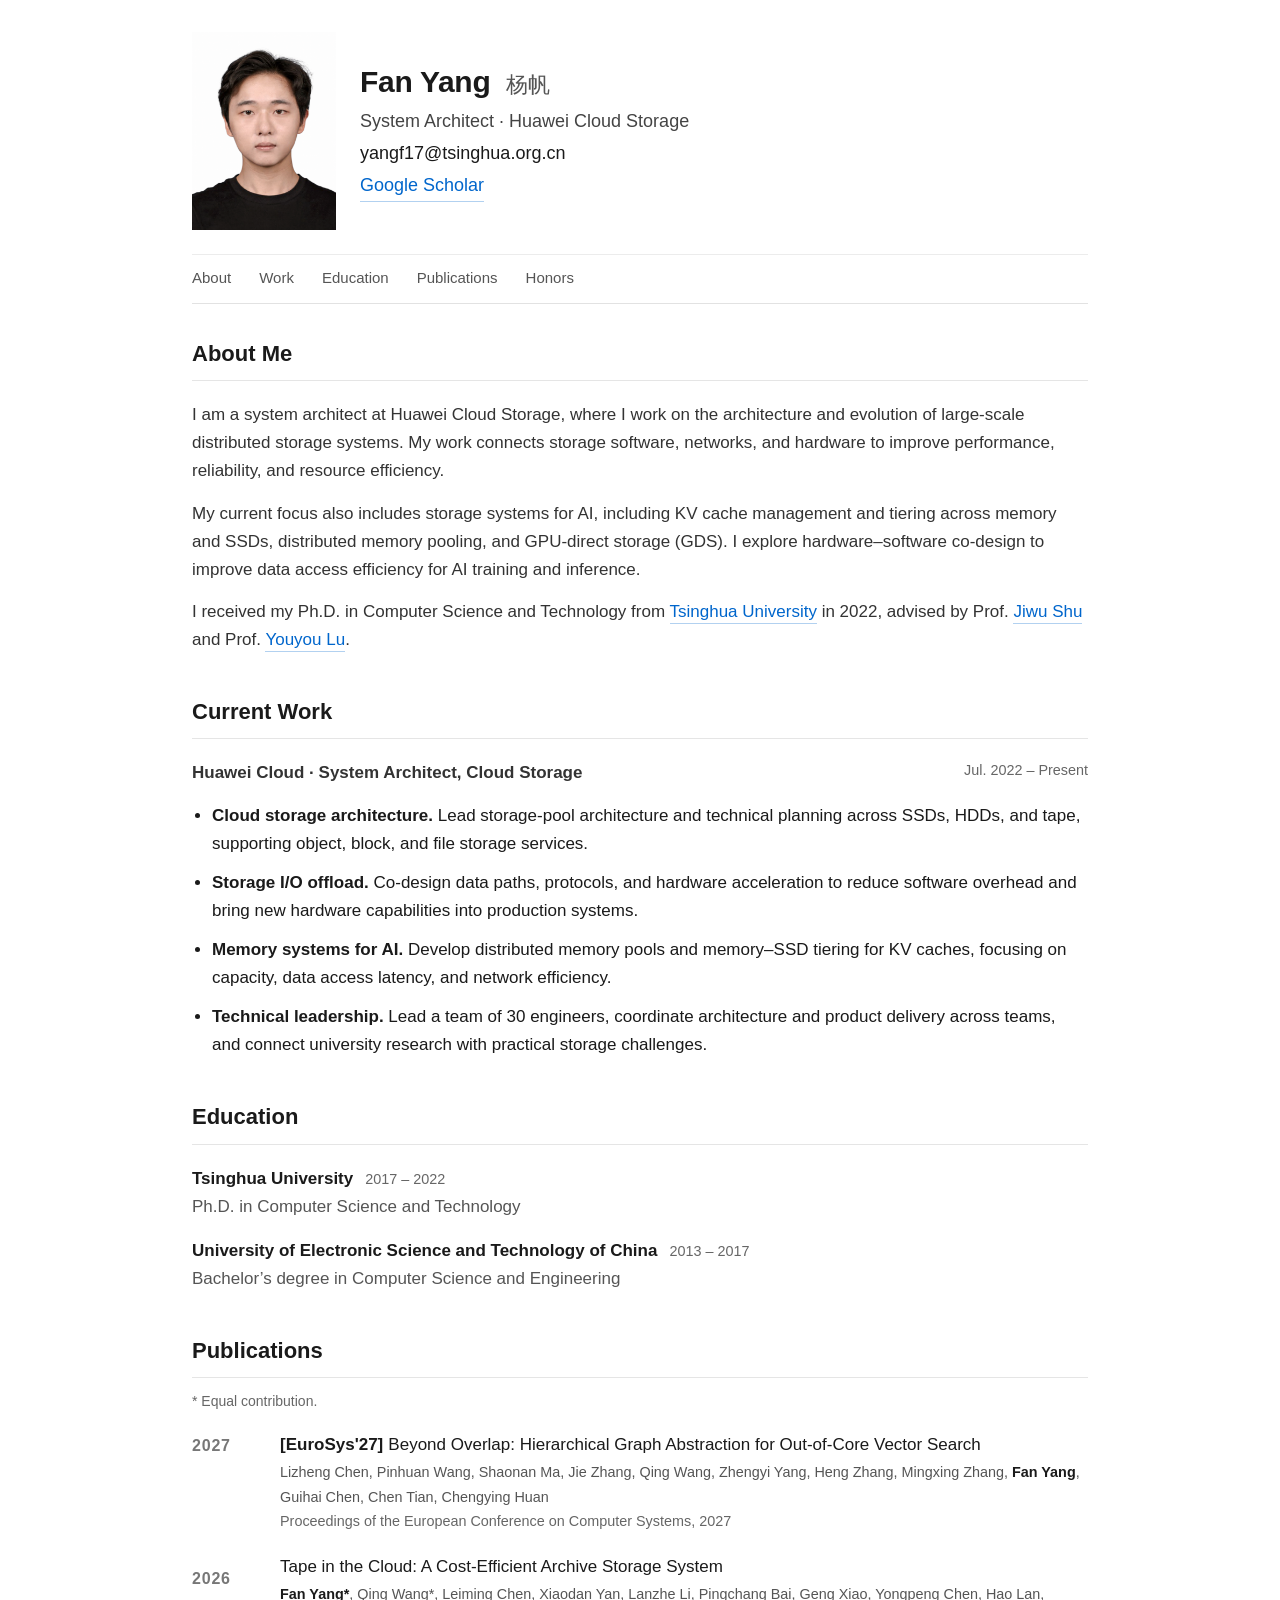
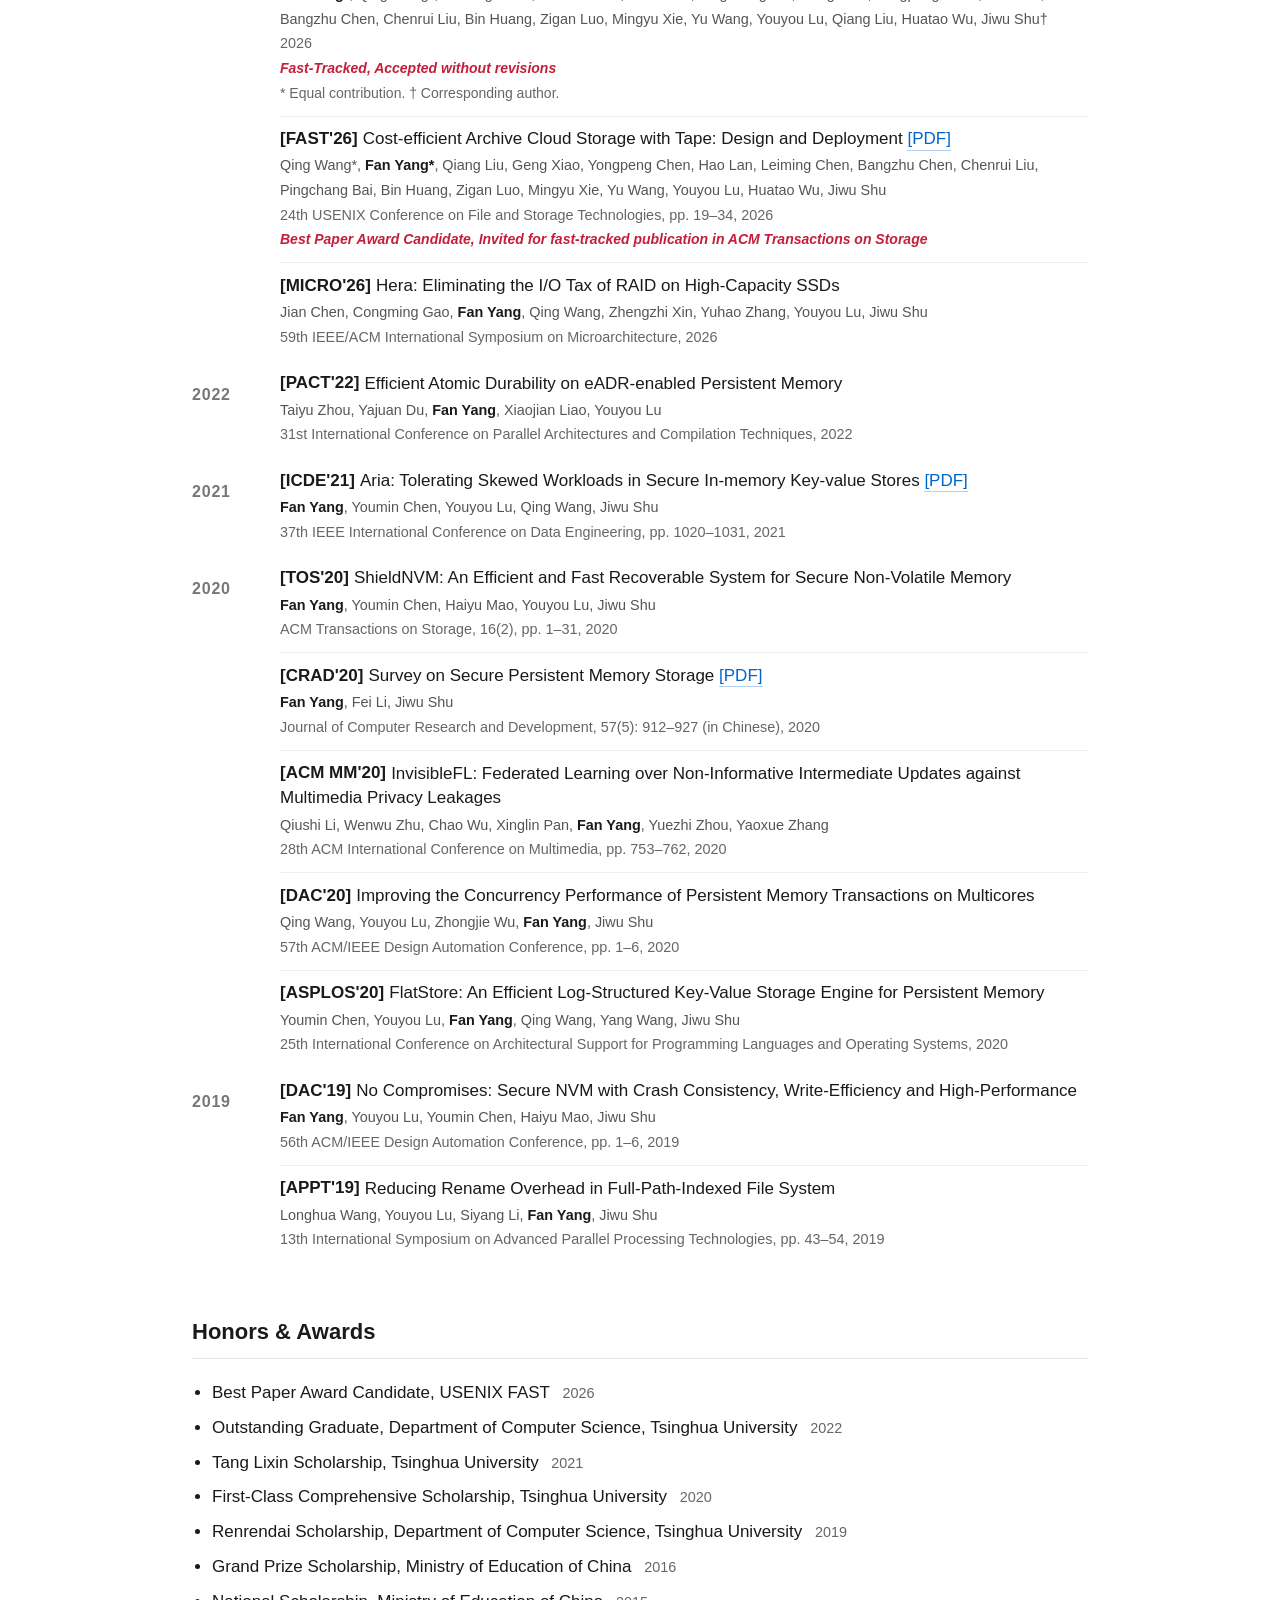
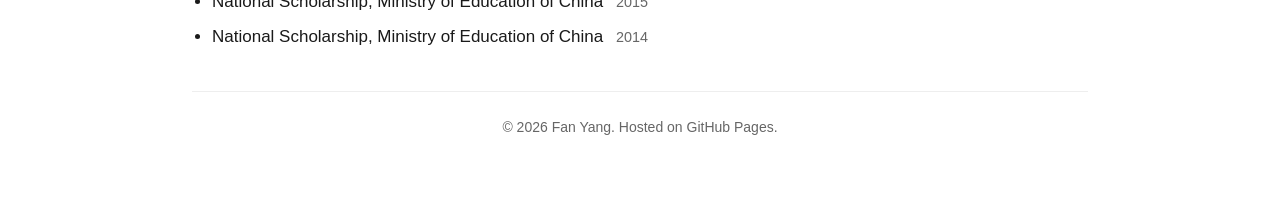
==== index.html @ e846abfa "x" ====
<!DOCTYPE html>
<html lang="en">
<head>
  <meta charset="UTF-8" />
  <meta name="viewport" content="width=device-width, initial-scale=1.0, viewport-fit=cover" />
  <meta name="theme-color" content="#ffffff" />
  <title>Fan Yang (杨帆) | yfrank1 | AI &amp; Cloud Storage</title>
  <meta name="description" content="Fan Yang is a system architect at Huawei Cloud and a Tsinghua Ph.D., working on distributed storage, storage I/O offload, and memory systems for AI." />
  <meta name="keywords" content="Fan Yang, 杨帆, Huawei Cloud, Tsinghua University, distributed storage, storage architecture, I/O offload, persistent memory, KV cache" />
  <meta name="author" content="Fan Yang" />
  <link rel="canonical" href="https://yfrank1.github.io/" />
  <meta property="og:type" content="website" />
  <meta property="og:url" content="https://yfrank1.github.io/" />
  <meta property="og:title" content="Fan Yang (杨帆) | yfrank1 | AI &amp; Cloud Storage" />
  <meta property="og:description" content="System architect at Huawei Cloud. Distributed storage, hardware–software co-design, and memory systems for AI." />
  <meta property="og:locale" content="en_US" />
  <meta name="twitter:card" content="summary" />
  <meta name="twitter:title" content="Fan Yang (杨帆) | yfrank1 | AI &amp; Cloud Storage" />
  <meta name="twitter:description" content="System architect at Huawei Cloud. Distributed storage, hardware–software co-design, and memory systems for AI." />
  <link rel="icon" href="assets/yf-white.png" type="image/png" />
  <link rel="stylesheet" href="style.css?v=compact-profile-3" />
  <script type="application/ld+json">
  {
    "@context": "https://schema.org",
    "@type": "Person",
    "name": "Fan Yang",
    "alternateName": "杨帆",
    "jobTitle": "System Architect, Cloud Storage",
    "worksFor": {
      "@type": "Organization",
      "name": "Huawei Cloud"
    },
    "alumniOf": [
      {"@type": "CollegeOrUniversity", "name": "Tsinghua University"},
      {"@type": "CollegeOrUniversity", "name": "University of Electronic Science and Technology of China"}
    ],
    "url": "https://yfrank1.github.io/",
    "email": "mailto:yangf17@tsinghua.org.cn",
    "sameAs": ["https://storage.cs.tsinghua.edu.cn/~yf/", "https://scholar.google.com/citations?user=eyyrEU0AAAAJ&hl=en"],
    "knowsAbout": ["distributed storage", "storage architecture", "storage I/O offload", "hardware–software co-design", "persistent memory", "KV cache", "memory pooling"]
  }
  </script>
</head>
<body>
  <a class="skip-link" href="#main">Skip to content</a>
  <div class="page-wrap">
    <header class="header-flex">
      <img src="assets/yf-white.png" alt="Fan Yang" class="profile-portrait" width="1071" height="1469" fetchpriority="high" />
      <div class="info">
        <h1>Fan Yang <span class="name-zh" lang="zh-CN">杨帆</span></h1>
        <p>System Architect · Huawei Cloud Storage</p>
        <p><a href="mailto:yangf17@tsinghua.org.cn" class="email-link">yangf17@tsinghua.org.cn</a></p>
        <p class="profile-links">
          <a href="https://scholar.google.com/citations?user=eyyrEU0AAAAJ&amp;hl=en" target="_blank" rel="noopener noreferrer" class="blue-tag">Google Scholar</a>
        </p>
      </div>
    </header>
    <nav class="section-nav" aria-label="Page sections">
      <a href="#about">About</a>
      <a href="#work">Work</a>
      <a href="#education">Education</a>
      <a href="#publications">Publications</a>
      <a href="#awards">Honors</a>
    </nav>
    <main id="main">
      <section id="about">
        <h2>About Me</h2>
        <p>I am a system architect at Huawei Cloud Storage,
          where I work on the architecture and evolution of large-scale distributed storage systems.
          My work connects storage software, networks, and hardware to improve performance, reliability, and resource efficiency.</p>
        <p>My current focus also includes storage systems for AI, including KV cache management and tiering across memory and SSDs,
          distributed memory pooling, and GPU-direct storage (GDS). I explore hardware–software co-design
          to improve data access efficiency for AI training and inference.</p>
        <p>I received my Ph.D. in Computer Science and Technology from <a href="https://www.tsinghua.edu.cn/en/" class="blue-tag">Tsinghua University</a>
          in 2022, advised by Prof. <a href="https://storage.cs.tsinghua.edu.cn/~jiwu-shu/" class="blue-tag">Jiwu Shu</a>
          and Prof. <a href="https://storage.cs.tsinghua.edu.cn/~lu/" class="blue-tag">Youyou Lu</a>.</p>
      </section>
      <section id="work">
        <h2>Current Work</h2>
        <p class="experience-heading"><strong>Huawei Cloud · System Architect, Cloud Storage</strong><span class="period">Jul. 2022 – Present</span></p>
        <ul class="work-list">
          <li><strong>Cloud storage architecture.</strong> Lead storage-pool architecture and technical planning across SSDs, HDDs, and tape,
            supporting object, block, and file storage services.</li>
          <li><strong>Storage I/O offload.</strong> Co-design data paths, protocols, and hardware acceleration to reduce software overhead
            and bring new hardware capabilities into production systems.</li>
          <li><strong>Memory systems for AI.</strong> Develop distributed memory pools and memory–SSD tiering for KV caches,
            focusing on capacity, data access latency, and network efficiency.</li>
          <li><strong>Technical leadership.</strong> Lead a team of 30 engineers, coordinate architecture and product delivery across teams,
            and connect university research with practical storage challenges.</li>
        </ul>
      </section>
      <section id="education">
        <h2>Education</h2>
        <ul class="education-list">
          <li><strong>Tsinghua University</strong><span class="period">2017 – 2022</span>
            <span class="education-detail">Ph.D. in Computer Science and Technology</span></li>
          <li><strong>University of Electronic Science and Technology of China</strong><span class="period">2013 – 2017</span>
            <span class="education-detail">Bachelor’s degree in Computer Science and Engineering</span></li>
        </ul>
      </section>
      <section id="publications">
        <h2>Publications</h2>
        <p class="publication-note">* Equal contribution.</p>
        <div id="paper-list" data-state="ready" data-count="13">
<h3>2027</h3>
<ul>
<li><span class="paper-heading"><strong class="paper-venue-tag">[EuroSys&#39;27]</strong><span class="paper-title">Beyond Overlap: Hierarchical Graph Abstraction for Out-of-Core Vector Search</span></span><span class="authors">Lizheng Chen, Pinhuan Wang, Shaonan Ma, Jie Zhang, Qing Wang, Zhengyi Yang, Heng Zhang, Mingxing Zhang, <strong class="highlight">Fan Yang</strong>, Guihai Chen, Chen Tian, Chengying Huan</span><br><span class="venue-full">Proceedings of the European Conference on Computer Systems, 2027</span></li>
</ul>
<h3>2026</h3>
<ul>
<li><span class="paper-heading"><span class="paper-title">Tape in the Cloud: A Cost-Efficient Archive Storage System</span></span><span class="authors"><strong class="highlight">Fan Yang*</strong>, Qing Wang*, Leiming Chen, Xiaodan Yan, Lanzhe Li, Pingchang Bai, Geng Xiao, Yongpeng Chen, Hao Lan, Bangzhu Chen, Chenrui Liu, Bin Huang, Zigan Luo, Mingyu Xie, Yu Wang, Youyou Lu, Qiang Liu, Huatao Wu, Jiwu Shu†</span><br><span class="venue-full">2026</span><br><strong class="award"><em>Fast-Tracked, Accepted without revisions</em></strong><br><span class="paper-note">* Equal contribution. † Corresponding author.</span></li>
<li><span class="paper-heading"><strong class="paper-venue-tag">[FAST&#39;26]</strong><a href="https://www.usenix.org/conference/fast26/presentation/wang" target="_blank" rel="noopener noreferrer" class="paper-title">Cost-efficient Archive Cloud Storage with Tape: Design and Deployment</a> <a href="https://www.usenix.org/system/files/fast26-wang.pdf" target="_blank" rel="noopener noreferrer" class="blue-tag">[PDF]</a></span><span class="authors">Qing Wang*, <strong class="highlight">Fan Yang*</strong>, Qiang Liu, Geng Xiao, Yongpeng Chen, Hao Lan, Leiming Chen, Bangzhu Chen, Chenrui Liu, Pingchang Bai, Bin Huang, Zigan Luo, Mingyu Xie, Yu Wang, Youyou Lu, Huatao Wu, Jiwu Shu</span><br><span class="venue-full">24th USENIX Conference on File and Storage Technologies, pp. 19–34, 2026</span><br><strong class="award"><em>Best Paper Award Candidate, Invited for fast-tracked publication in ACM Transactions on Storage</em></strong></li>
<li><span class="paper-heading"><strong class="paper-venue-tag">[MICRO&#39;26]</strong><span class="paper-title">Hera: Eliminating the I/O Tax of RAID on High-Capacity SSDs</span></span><span class="authors">Jian Chen, Congming Gao, <strong class="highlight">Fan Yang</strong>, Qing Wang, Zhengzhi Xin, Yuhao Zhang, Youyou Lu, Jiwu Shu</span><br><span class="venue-full">59th IEEE/ACM International Symposium on Microarchitecture, 2026</span></li>
</ul>
<h3>2022</h3>
<ul>
<li><span class="paper-heading"><strong class="paper-venue-tag">[PACT&#39;22]</strong><a href="https://doi.org/10.1145/3559009.3569676" target="_blank" rel="noopener noreferrer" class="paper-title">Efficient Atomic Durability on eADR-enabled Persistent Memory</a></span><span class="authors">Taiyu Zhou, Yajuan Du, <strong class="highlight">Fan Yang</strong>, Xiaojian Liao, Youyou Lu</span><br><span class="venue-full">31st International Conference on Parallel Architectures and Compilation Techniques, 2022</span></li>
</ul>
<h3>2021</h3>
<ul>
<li><span class="paper-heading"><strong class="paper-venue-tag">[ICDE&#39;21]</strong><a href="https://doi.org/10.1109/ICDE51399.2021.00093" target="_blank" rel="noopener noreferrer" class="paper-title">Aria: Tolerating Skewed Workloads in Secure In-memory Key-value Stores</a> <a href="https://storage.cs.tsinghua.edu.cn/papers/icde21-aria.pdf" target="_blank" rel="noopener noreferrer" class="blue-tag">[PDF]</a></span><span class="authors"><strong class="highlight">Fan Yang</strong>, Youmin Chen, Youyou Lu, Qing Wang, Jiwu Shu</span><br><span class="venue-full">37th IEEE International Conference on Data Engineering, pp. 1020–1031, 2021</span></li>
</ul>
<h3>2020</h3>
<ul>
<li><span class="paper-heading"><strong class="paper-venue-tag">[TOS&#39;20]</strong><a href="https://storage.cs.tsinghua.edu.cn/papers/tos20shieldnvm.pdf" target="_blank" rel="noopener noreferrer" class="paper-title">ShieldNVM: An Efficient and Fast Recoverable System for Secure Non-Volatile Memory</a></span><span class="authors"><strong class="highlight">Fan Yang</strong>, Youmin Chen, Haiyu Mao, Youyou Lu, Jiwu Shu</span><br><span class="venue-full">ACM Transactions on Storage, 16(2), pp. 1–31, 2020</span></li>
<li><span class="paper-heading"><strong class="paper-venue-tag">[CRAD&#39;20]</strong><a href="https://doi.org/10.7544/issn1000-1239.2020.20190820" target="_blank" rel="noopener noreferrer" class="paper-title">Survey on Secure Persistent Memory Storage</a> <a href="https://crad.ict.ac.cn/cn/article/pdf/preview/10.7544/issn1000-1239.2020.20190820.pdf" target="_blank" rel="noopener noreferrer" class="blue-tag">[PDF]</a></span><span class="authors"><strong class="highlight">Fan Yang</strong>, Fei Li, Jiwu Shu</span><br><span class="venue-full">Journal of Computer Research and Development, 57(5): 912–927 (in Chinese), 2020</span></li>
<li><span class="paper-heading"><strong class="paper-venue-tag">[ACM MM&#39;20]</strong><a href="https://doi.org/10.1145/3394171.3413923" target="_blank" rel="noopener noreferrer" class="paper-title">InvisibleFL: Federated Learning over Non-Informative Intermediate Updates against Multimedia Privacy Leakages</a></span><span class="authors">Qiushi Li, Wenwu Zhu, Chao Wu, Xinglin Pan, <strong class="highlight">Fan Yang</strong>, Yuezhi Zhou, Yaoxue Zhang</span><br><span class="venue-full">28th ACM International Conference on Multimedia, pp. 753–762, 2020</span></li>
<li><span class="paper-heading"><strong class="paper-venue-tag">[DAC&#39;20]</strong><a href="https://storage.cs.tsinghua.edu.cn/papers/dac20-sp3.pdf" target="_blank" rel="noopener noreferrer" class="paper-title">Improving the Concurrency Performance of Persistent Memory Transactions on Multicores</a></span><span class="authors">Qing Wang, Youyou Lu, Zhongjie Wu, <strong class="highlight">Fan Yang</strong>, Jiwu Shu</span><br><span class="venue-full">57th ACM/IEEE Design Automation Conference, pp. 1–6, 2020</span></li>
<li><span class="paper-heading"><strong class="paper-venue-tag">[ASPLOS&#39;20]</strong><a href="https://storage.cs.tsinghua.edu.cn/papers/asplos20-flatstore.pdf" target="_blank" rel="noopener noreferrer" class="paper-title">FlatStore: An Efficient Log-Structured Key-Value Storage Engine for Persistent Memory</a></span><span class="authors">Youmin Chen, Youyou Lu, <strong class="highlight">Fan Yang</strong>, Qing Wang, Yang Wang, Jiwu Shu</span><br><span class="venue-full">25th International Conference on Architectural Support for Programming Languages and Operating Systems, 2020</span></li>
</ul>
<h3>2019</h3>
<ul>
<li><span class="paper-heading"><strong class="paper-venue-tag">[DAC&#39;19]</strong><a href="https://storage.cs.tsinghua.edu.cn/papers/dac19-ccNVM.pdf" target="_blank" rel="noopener noreferrer" class="paper-title">No Compromises: Secure NVM with Crash Consistency, Write-Efficiency and High-Performance</a></span><span class="authors"><strong class="highlight">Fan Yang</strong>, Youyou Lu, Youmin Chen, Haiyu Mao, Jiwu Shu</span><br><span class="venue-full">56th ACM/IEEE Design Automation Conference, pp. 1–6, 2019</span></li>
<li><span class="paper-heading"><strong class="paper-venue-tag">[APPT&#39;19]</strong><a href="https://doi.org/10.1007/978-3-030-29611-7_4" target="_blank" rel="noopener noreferrer" class="paper-title">Reducing Rename Overhead in Full-Path-Indexed File System</a></span><span class="authors">Longhua Wang, Youyou Lu, Siyang Li, <strong class="highlight">Fan Yang</strong>, Jiwu Shu</span><br><span class="venue-full">13th International Symposium on Advanced Parallel Processing Technologies, pp. 43–54, 2019</span></li>
</ul>
</div>
      </section>
      <section id="awards">
        <h2>Honors &amp; Awards</h2>
        <ul>
          <li>Best Paper Award Candidate, USENIX FAST <span class="honor-year">2026</span></li>
          <li>Outstanding Graduate, Department of Computer Science, Tsinghua University <span class="honor-year">2022</span></li>
          <li>Tang Lixin Scholarship, Tsinghua University <span class="honor-year">2021</span></li>
          <li>First-Class Comprehensive Scholarship, Tsinghua University <span class="honor-year">2020</span></li>
          <li>Renrendai Scholarship, Department of Computer Science, Tsinghua University <span class="honor-year">2019</span></li>
          <li>Grand Prize Scholarship, Ministry of Education of China <span class="honor-year">2016</span></li>
          <li>National Scholarship, Ministry of Education of China <span class="honor-year">2015</span></li>
          <li>National Scholarship, Ministry of Education of China <span class="honor-year">2014</span></li>
        </ul>
      </section>
    </main>
    <footer><p>© 2026 Fan Yang. Hosted on GitHub Pages.</p></footer>
  </div>
</body>
</html>
---- style.css ----
/* ===== 基础与排版：极简现代 ===== */
*,
*::before,
*::after {
  box-sizing: border-box;
}

html {
  -webkit-text-size-adjust: 100%;
  scroll-behavior: smooth;
}

body {
  font-family: -apple-system, BlinkMacSystemFont, "Segoe UI", Roboto, "Helvetica Neue", Arial, sans-serif;
  margin: 0;
  padding: 0;
  line-height: 1.6;
  color: #1a1a1a;
  background: #fff;
  font-size: 16px;
}

@media (min-width: 768px) {
  body {
    font-size: 17px;
    line-height: 1.65;
  }
}

/* ===== 布局容器 ===== */
.page-wrap {
  max-width: 56rem;
  margin: 0 auto;
  padding: 0 1.25rem 3rem;
}

@media (min-width: 768px) {
  .page-wrap {
    padding: 0 2rem 4rem;
  }
}

/* ===== 页头 ===== */
.header-flex {
  display: flex;
  align-items: center;
  gap: 1.5rem;
  padding: 2rem 0 1.5rem;
  flex-wrap: wrap;
}

.header-flex .info {
  flex: 1;
  min-width: 0;
  line-height: 1.5;
}

.header-flex h1 {
  margin: 0 0 0.25rem 0;
  font-size: 1.625rem;
  font-weight: 600;
  letter-spacing: -0.01em;
}

@media (min-width: 768px) {
  .header-flex h1 {
    font-size: 1.875rem;
  }
}

.header-flex .info p {
  margin: 0 0 0.25rem 0;
  font-size: 1.0625rem;
  color: #444;
}

.header-flex .info p:last-child {
  margin-bottom: 0;
}

@media (min-width: 768px) {
  .header-flex .info p {
    font-size: 1.125rem;
  }
}

.profile-portrait {
  width: 112px;
  height: auto;
  max-height: none;
  aspect-ratio: auto;
  display: block;
  align-self: center;
  object-fit: contain;
  border-radius: 0;
  flex-shrink: 0;
}

@media (min-width: 768px) {
  .profile-portrait {
    width: 144px;
    height: auto;
  }
}

/* ===== 页内导航 ===== */
.section-nav {
  position: sticky;
  top: 0;
  z-index: 10;
  display: flex;
  flex-wrap: wrap;
  gap: 1.75rem;
  padding: 0.7rem 0;
  margin-bottom: 2rem;
  background: #fff;
  border-top: 1px solid #ececec;
  border-bottom: 1px solid #e2e2e2;
}

.section-nav a {
  color: #555;
  font-size: 0.9375rem;
  font-weight: 500;
  padding: 0;
}

.section-nav a:hover {
  color: #0066cc;
}

/* ===== 主内容区 ===== */
main {
  padding-top: 0;
}

section {
  margin-bottom: 2.5rem;
  scroll-margin-top: 4rem;
}

section:last-of-type {
  margin-bottom: 2rem;
}

/* ===== 标题 ===== */
h2 {
  margin: 0 0 1rem 0;
  padding-bottom: 0.5rem;
  font-size: 1.25rem;
  font-weight: 600;
  color: #1a1a1a;
  border-bottom: 1px solid #e5e5e5;
}

@media (min-width: 768px) {
  h2 {
    font-size: 1.375rem;
    margin: 0 0 1.25rem 0;
  }
}

h3 {
  margin: 1.1rem 0 0.35rem 0;
  font-size: 1.125rem;
  font-weight: 600;
  color: #1a1a1a;
}

@media (min-width: 768px) {
  h3 {
    font-size: 1.25rem;
  }
}

/* ===== 正文与列表 ===== */
p {
  margin: 0 0 0.85em 0;
  color: #333;
}

p:last-child {
  margin-bottom: 0;
}

ul {
  margin: 0 0 1em 0;
  padding-left: 1.25rem;
}

/* 段落后的列表：与列表项间距一致，避免“紧贴上文” */
p + ul {
  margin-top: 0.5em;
}

li {
  margin-bottom: 0.35em;
}

li:last-child {
  margin-bottom: 0;
}

/* Research：嵌套列表保持紧凑，但使用合理间距值 */
#research p + ul {
  margin-top: 0.3em;
}
#research p:has(+ ul) {
  margin-bottom: 0.35em;
}
#research ul + p {
  margin-top: 1em;
}
#research ul {
  margin-top: 0.3em;
  margin-bottom: 0.5em;
  padding-left: 1.2rem;
}
#research > ul > li {
  margin-bottom: 0.4em;
}
#research ul ul {
  margin-top: 0.2em;
  margin-bottom: 0;
  padding-left: 1rem;
}
#research li li {
  margin-bottom: 0.2em;
}
#research li li:last-child {
  margin-bottom: 0;
}

/* ===== 链接 ===== */
a {
  text-decoration: none;
  color: #1a1a1a;
  border-bottom: 1px solid transparent;
  transition: color 0.15s, border-color 0.15s;
  padding: 0.1em 0;
}

a:hover {
  color: #0066cc;
  border-bottom-color: #0066cc;
}

a:focus-visible {
  outline: 2px solid #0066cc;
  outline-offset: 2px;
}

.blue-tag {
  color: #0066cc;
  border-bottom-color: rgba(0, 102, 204, 0.3);
}

.blue-tag:hover {
  color: #004499;
  border-bottom-color: #004499;
}

.accent {
  color: #1f77b4;
}

/* ===== Services 区块 ===== */
#services .service-label {
  margin: 0 0 0.4em 0;
  font-size: 1rem;
  color: #333;
}

/* 第二个及之后的分组标签，加顶部间距与前组分开 */
#services .service-list + .service-label {
  margin-top: 1.25rem;
}

@media (min-width: 768px) {
  #services .service-label {
    font-size: 1.0625rem;
  }
}

#services .service-list {
  margin: 0 0 1.25rem 0;
  padding-left: 1.25rem;
}

#services .service-list li {
  margin-bottom: 0.4em;
  font-size: 1rem;
  color: #333;
}

@media (min-width: 768px) {
  #services .service-list li {
    font-size: 1.0625rem;
  }
}

#services .service-content {
  margin: 0 0 0 1.25rem;
  padding-left: 0;
  font-size: 1rem;
  color: #333;
}

@media (min-width: 768px) {
  #services .service-content {
    font-size: 1.0625rem;
  }
}

/* ===== 论文与奖项 ===== */
#paper-list {
  display: grid;
  grid-template-columns: 4rem minmax(0, 1fr);
  column-gap: 1.5rem;
}

#paper-list > ul {
  margin: 0 0 1.35rem;
  padding: 0;
  list-style: none;
}

.paper-heading {
  display: block;
  line-height: 1.45;
  margin-bottom: 0.12rem;
}

.paper-title {
  font-weight: 500;
}

.paper-venue-tag {
  font-weight: 650;
  margin-right: 0.3em;
}

.authors {
  display: inline;
  font-size: 0.9rem;
  color: #555;
  line-height: 1.45;
}

.venue-full {
  font-size: 0.9rem;
  color: #666;
  line-height: 1.45;
}

.award-inline {
  font-size: 0.875rem;
  color: #c41e3a;
  font-weight: 600;
  font-style: italic;
}

.award {
  font-size: 0.875rem;
  color: #c41e3a;
  font-weight: 600;
  font-style: italic;
}

.highlight {
  font-weight: 650;
  color: #1a1a1a;
}

/* 论文条目：与正文行高一致，上下 padding 对称 */
#paper-list li {
  margin: 0;
  line-height: 1.45;
  padding: 0.65rem 0;
  border-top: 1px solid #f0f0f0;
}

#paper-list li:first-child {
  border-top: none;
  padding-top: 0;
}

#paper-list li:last-child {
  margin-bottom: 0;
  padding-bottom: 0;
}

/* 年份分组标题 */
#paper-list h3 {
  margin: 0;
  padding-top: 0.65rem;
  font-size: 1rem;
  font-weight: 600;
  color: #777;
  letter-spacing: 0.05em;
  text-transform: uppercase;
}

#paper-list > h3:first-child {
  padding-top: 0;
}

#paper-list > h3:first-child + ul > li:first-child {
  padding-top: 0;
}

/* paper list 加载/错误状态 */
.paper-list-loading,
.paper-list-error {
  color: #888;
  font-style: italic;
}

/* ===== 页脚 ===== */
footer {
  margin-top: 2.5rem;
  padding-top: 1.5rem;
  text-align: center;
  font-size: 0.875rem;
  color: #666;
  border-top: 1px solid #eee;
}

footer p {
  margin: 0;
  color: #666;
}

/* ===== Awards 列表：与 Services 节奏一致 ===== */
#awards ul {
  margin-top: 0.25em;
  margin-bottom: 0;
}
#awards li {
  margin-bottom: 0.4em;
}
#awards li:last-child {
  margin-bottom: 0;
}

/* ===== 移动端：页头与触控优化 ===== */
@media (max-width: 567px) {
  .page-wrap {
    padding-left: 1rem;
    padding-right: 1rem;
  }

  .header-flex {
    flex-direction: column;
    align-items: center;
    text-align: center;
    gap: 1rem;
    padding: 1.25rem 0 1rem;
  }

  .header-flex .info {
    width: 100%;
  }

  .header-flex h1 {
    font-size: 1.5rem;
  }

  .header-flex .info p {
    font-size: 1rem;
  }

  .profile-portrait {
    width: 88px;
    height: auto;
  }

  .section-nav {
    justify-content: space-between;
    gap: 0.5rem;
    margin: 0 -0.15rem 1.75rem;
    padding: 0.65rem 0.15rem;
  }

  .section-nav a {
    font-size: 0.875rem;
  }

  section {
    margin-bottom: 2rem;
  }

  #paper-list {
    display: block;
  }

  #paper-list h3 {
    padding-top: 0;
    margin: 1.75rem 0 0.2rem;
  }

  #paper-list > h3:first-child {
    margin-top: 0;
  }

  #paper-list > ul {
    margin-bottom: 0;
  }

  #paper-list li {
    padding: 0.55rem 0;
  }
}

/* ===== 宽屏 ===== */
.skip-link {
  position: absolute;
  top: -5rem;
  left: 1rem;
  z-index: 20;
  padding: 0.75rem;
  background: #fff;
  color: #0066cc;
}
.skip-link:focus { top: 0.5rem; }
.name-zh { font-size: 0.72em; font-weight: 400; margin-left: 0.35em; color: #555; }
.profile-links { display: flex; gap: 1rem; flex-wrap: wrap; }
.email-link { overflow-wrap: anywhere; }
.experience-heading { display: flex; justify-content: space-between; gap: 0.4rem 1rem; flex-wrap: wrap; }
.period { color: #666; font-size: 0.9rem; white-space: nowrap; }
.work-list li { margin-bottom: 0.65em; }
.education-list { list-style: none; padding: 0; }
.education-list li { margin-bottom: 1rem; }
.education-list .period { display: inline-block; margin-left: 0.75rem; }
.education-detail { display: block; color: #555; }
.publication-note, .paper-note { font-size: 0.875rem; color: #666; }
.publication-note { margin-top: -0.5rem; margin-bottom: 1.25rem; }
.honor-year { display: inline-block; color: #666; font-size: 0.9rem; margin-left: 0.5rem; }
.paper-list-loading, .paper-list-error { grid-column: 1 / -1; }
@media (max-width: 567px) {
  .profile-links { justify-content: center; }
  .section-nav a { padding: 0.35rem 0; }
  .education-list .period { display: block; margin-left: 0; }
  section { scroll-margin-top: 7rem; }
}
@media (prefers-reduced-motion: reduce) {
  html { scroll-behavior: auto; }
  a { transition: none; }
}

@media (min-width: 1200px) {
  .page-wrap {
    max-width: 60rem;
  }
}
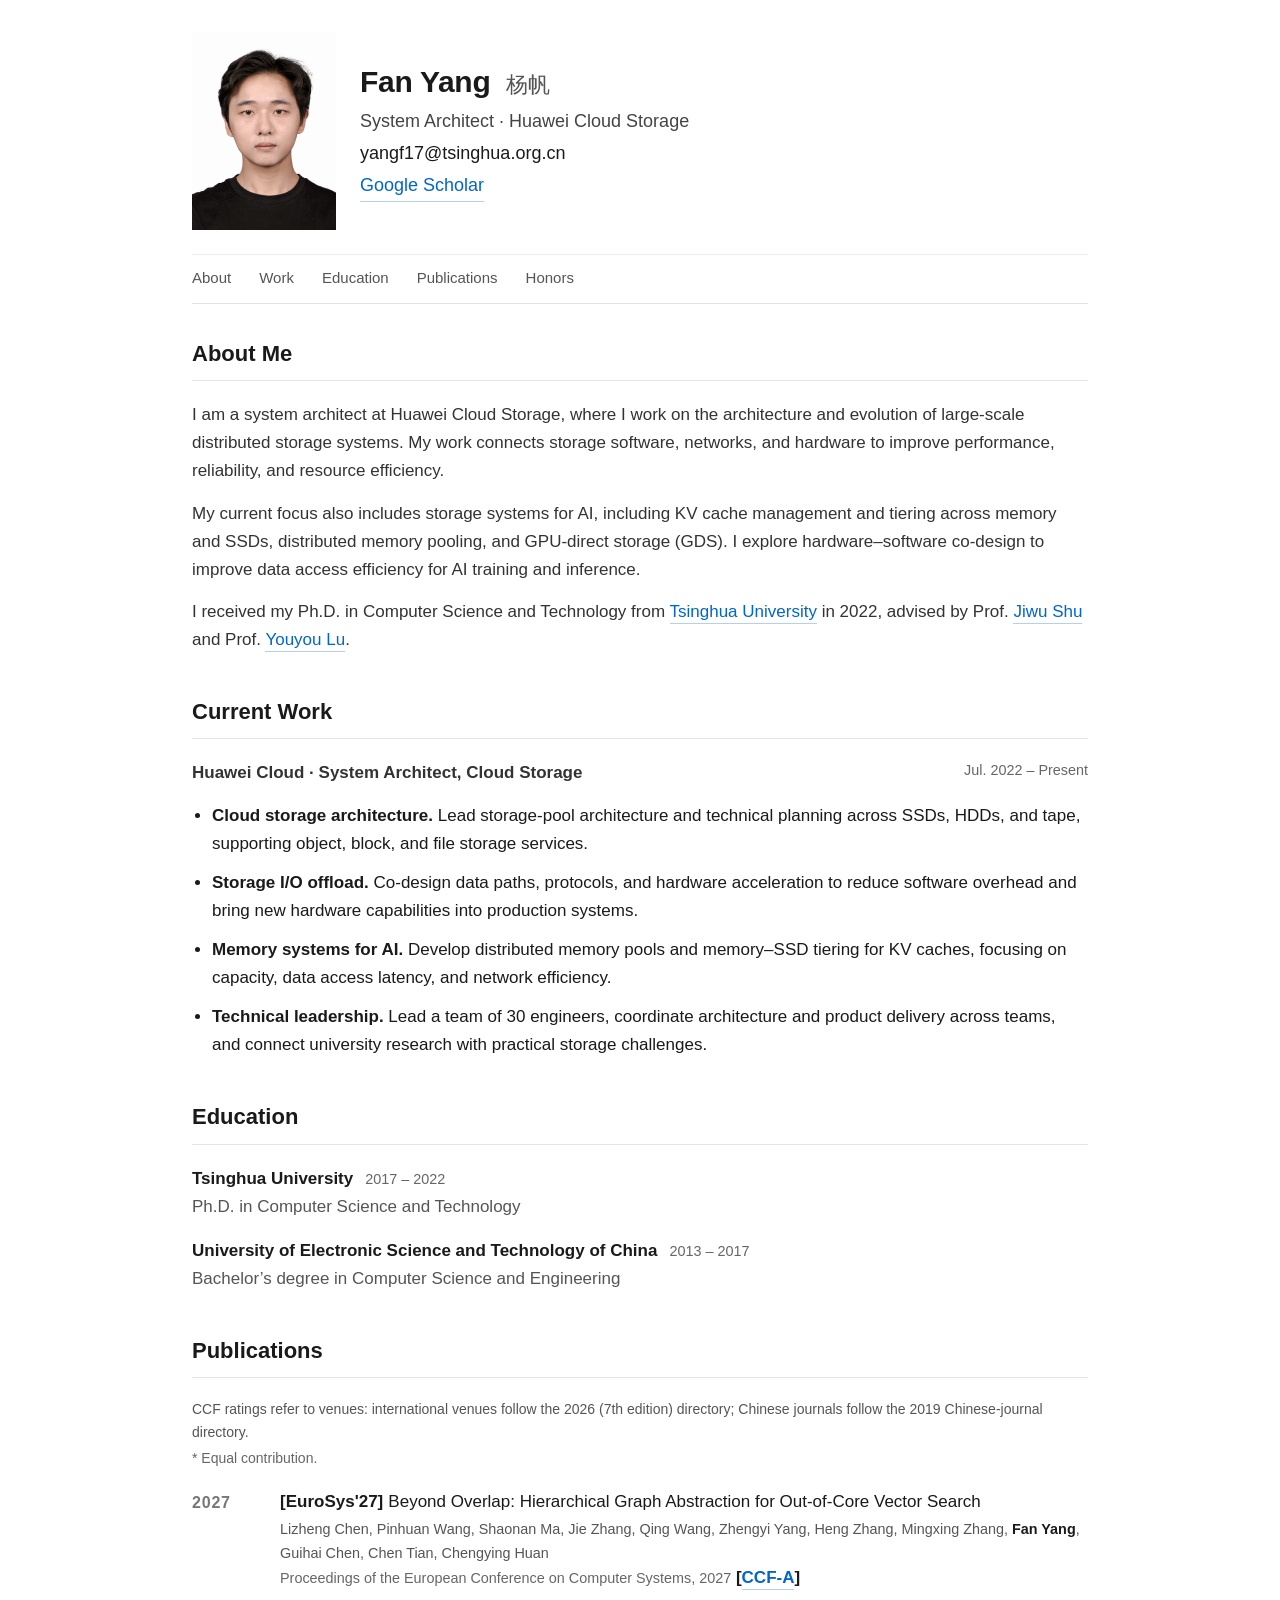
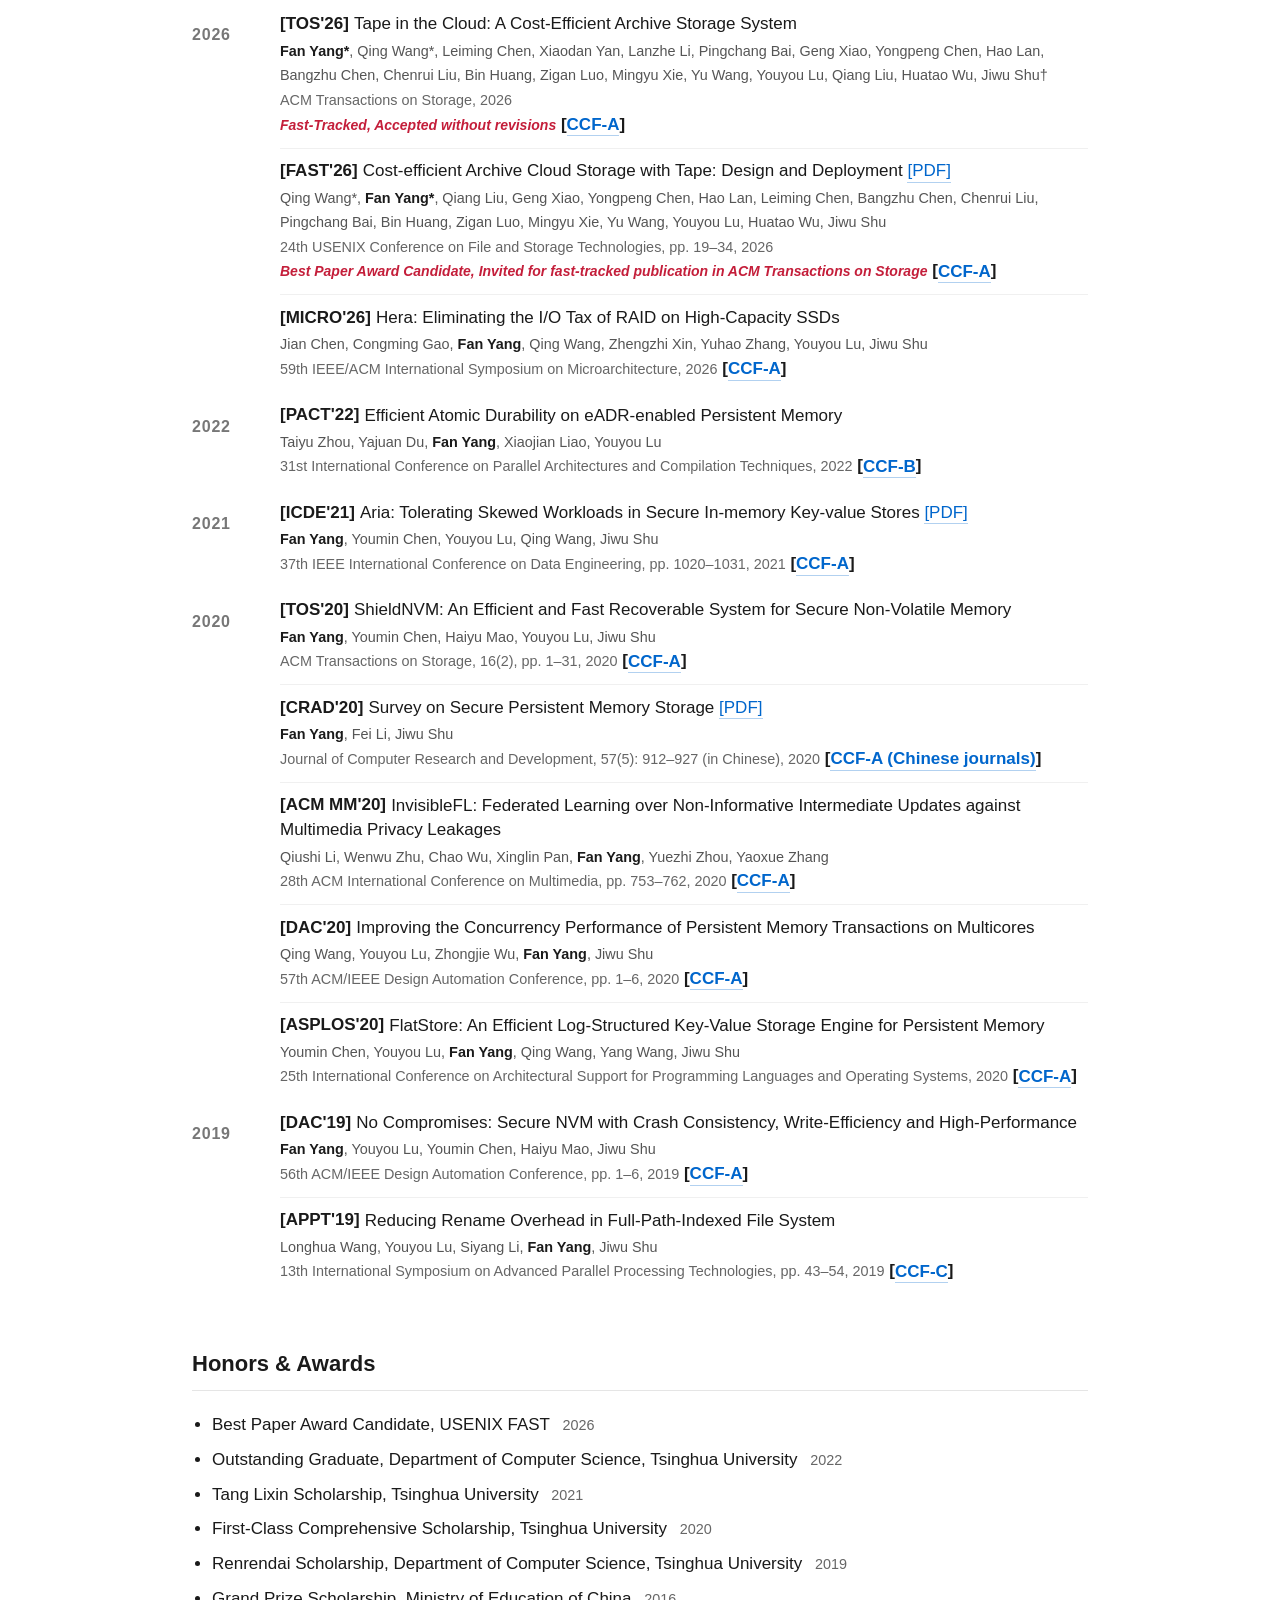
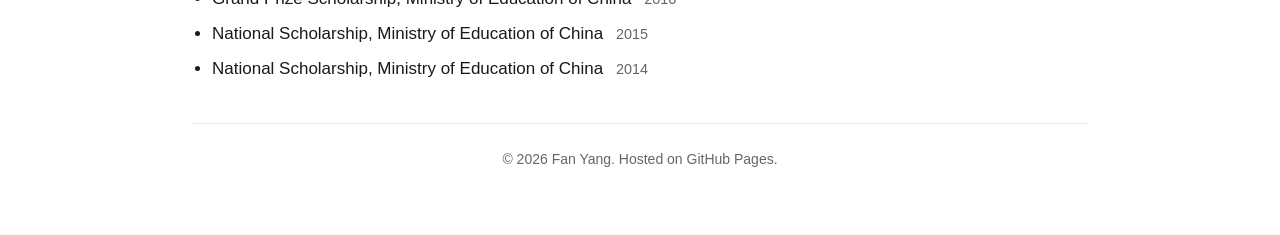
==== commit e4c35902: "x" ====
--- a/index.html
+++ b/index.html
@@ -100,38 +100,39 @@
       </section>
       <section id="publications">
         <h2>Publications</h2>
+        <p class="ccf-basis">CCF ratings refer to venues: international venues follow the 2026 (7th edition) directory; Chinese journals follow the 2019 Chinese-journal directory.</p>
         <p class="publication-note">* Equal contribution.</p>
         <div id="paper-list" data-state="ready" data-count="13">
 <h3>2027</h3>
 <ul>
-<li><span class="paper-heading"><strong class="paper-venue-tag">[EuroSys&#39;27]</strong><span class="paper-title">Beyond Overlap: Hierarchical Graph Abstraction for Out-of-Core Vector Search</span></span><span class="authors">Lizheng Chen, Pinhuan Wang, Shaonan Ma, Jie Zhang, Qing Wang, Zhengyi Yang, Heng Zhang, Mingxing Zhang, <strong class="highlight">Fan Yang</strong>, Guihai Chen, Chen Tian, Chengying Huan</span><br><span class="venue-full">Proceedings of the European Conference on Computer Systems, 2027</span></li>
+<li><span class="paper-heading"><strong class="paper-venue-tag">[EuroSys&#39;27]</strong><span class="paper-title">Beyond Overlap: Hierarchical Graph Abstraction for Out-of-Core Vector Search</span></span><span class="authors">Lizheng Chen, Pinhuan Wang, Shaonan Ma, Jie Zhang, Qing Wang, Zhengyi Yang, Heng Zhang, Mingxing Zhang, <strong class="highlight">Fan Yang</strong>, Guihai Chen, Chen Tian, Chengying Huan</span><br><span class="venue-full">Proceedings of the European Conference on Computer Systems, 2027</span> <span class="ccf-rating">[<a href="https://www.ccf.org.cn/Academic_Evaluation/By_category/" target="_blank" rel="noopener noreferrer" class="blue-tag">CCF-A</a>]</span></li>
 </ul>
 <h3>2026</h3>
 <ul>
-<li><span class="paper-heading"><span class="paper-title">Tape in the Cloud: A Cost-Efficient Archive Storage System</span></span><span class="authors"><strong class="highlight">Fan Yang*</strong>, Qing Wang*, Leiming Chen, Xiaodan Yan, Lanzhe Li, Pingchang Bai, Geng Xiao, Yongpeng Chen, Hao Lan, Bangzhu Chen, Chenrui Liu, Bin Huang, Zigan Luo, Mingyu Xie, Yu Wang, Youyou Lu, Qiang Liu, Huatao Wu, Jiwu Shu†</span><br><span class="venue-full">2026</span><br><strong class="award"><em>Fast-Tracked, Accepted without revisions</em></strong><br><span class="paper-note">* Equal contribution. † Corresponding author.</span></li>
-<li><span class="paper-heading"><strong class="paper-venue-tag">[FAST&#39;26]</strong><a href="https://www.usenix.org/conference/fast26/presentation/wang" target="_blank" rel="noopener noreferrer" class="paper-title">Cost-efficient Archive Cloud Storage with Tape: Design and Deployment</a> <a href="https://www.usenix.org/system/files/fast26-wang.pdf" target="_blank" rel="noopener noreferrer" class="blue-tag">[PDF]</a></span><span class="authors">Qing Wang*, <strong class="highlight">Fan Yang*</strong>, Qiang Liu, Geng Xiao, Yongpeng Chen, Hao Lan, Leiming Chen, Bangzhu Chen, Chenrui Liu, Pingchang Bai, Bin Huang, Zigan Luo, Mingyu Xie, Yu Wang, Youyou Lu, Huatao Wu, Jiwu Shu</span><br><span class="venue-full">24th USENIX Conference on File and Storage Technologies, pp. 19–34, 2026</span><br><strong class="award"><em>Best Paper Award Candidate, Invited for fast-tracked publication in ACM Transactions on Storage</em></strong></li>
-<li><span class="paper-heading"><strong class="paper-venue-tag">[MICRO&#39;26]</strong><span class="paper-title">Hera: Eliminating the I/O Tax of RAID on High-Capacity SSDs</span></span><span class="authors">Jian Chen, Congming Gao, <strong class="highlight">Fan Yang</strong>, Qing Wang, Zhengzhi Xin, Yuhao Zhang, Youyou Lu, Jiwu Shu</span><br><span class="venue-full">59th IEEE/ACM International Symposium on Microarchitecture, 2026</span></li>
+<li><span class="paper-heading"><strong class="paper-venue-tag">[TOS&#39;26]</strong><span class="paper-title">Tape in the Cloud: A Cost-Efficient Archive Storage System</span></span><span class="authors"><strong class="highlight">Fan Yang*</strong>, Qing Wang*, Leiming Chen, Xiaodan Yan, Lanzhe Li, Pingchang Bai, Geng Xiao, Yongpeng Chen, Hao Lan, Bangzhu Chen, Chenrui Liu, Bin Huang, Zigan Luo, Mingyu Xie, Yu Wang, Youyou Lu, Qiang Liu, Huatao Wu, Jiwu Shu†</span><br><span class="venue-full">ACM Transactions on Storage, 2026</span><br><strong class="award"><em>Fast-Tracked, Accepted without revisions</em></strong> <span class="ccf-rating">[<a href="https://www.ccf.org.cn/Academic_Evaluation/By_category/" target="_blank" rel="noopener noreferrer" class="blue-tag">CCF-A</a>]</span></li>
+<li><span class="paper-heading"><strong class="paper-venue-tag">[FAST&#39;26]</strong><a href="https://www.usenix.org/conference/fast26/presentation/wang" target="_blank" rel="noopener noreferrer" class="paper-title">Cost-efficient Archive Cloud Storage with Tape: Design and Deployment</a> <a href="https://www.usenix.org/system/files/fast26-wang.pdf" target="_blank" rel="noopener noreferrer" class="blue-tag">[PDF]</a></span><span class="authors">Qing Wang*, <strong class="highlight">Fan Yang*</strong>, Qiang Liu, Geng Xiao, Yongpeng Chen, Hao Lan, Leiming Chen, Bangzhu Chen, Chenrui Liu, Pingchang Bai, Bin Huang, Zigan Luo, Mingyu Xie, Yu Wang, Youyou Lu, Huatao Wu, Jiwu Shu</span><br><span class="venue-full">24th USENIX Conference on File and Storage Technologies, pp. 19–34, 2026</span><br><strong class="award"><em>Best Paper Award Candidate, Invited for fast-tracked publication in ACM Transactions on Storage</em></strong> <span class="ccf-rating">[<a href="https://www.ccf.org.cn/Academic_Evaluation/By_category/" target="_blank" rel="noopener noreferrer" class="blue-tag">CCF-A</a>]</span></li>
+<li><span class="paper-heading"><strong class="paper-venue-tag">[MICRO&#39;26]</strong><span class="paper-title">Hera: Eliminating the I/O Tax of RAID on High-Capacity SSDs</span></span><span class="authors">Jian Chen, Congming Gao, <strong class="highlight">Fan Yang</strong>, Qing Wang, Zhengzhi Xin, Yuhao Zhang, Youyou Lu, Jiwu Shu</span><br><span class="venue-full">59th IEEE/ACM International Symposium on Microarchitecture, 2026</span> <span class="ccf-rating">[<a href="https://www.ccf.org.cn/Academic_Evaluation/By_category/" target="_blank" rel="noopener noreferrer" class="blue-tag">CCF-A</a>]</span></li>
 </ul>
 <h3>2022</h3>
 <ul>
-<li><span class="paper-heading"><strong class="paper-venue-tag">[PACT&#39;22]</strong><a href="https://doi.org/10.1145/3559009.3569676" target="_blank" rel="noopener noreferrer" class="paper-title">Efficient Atomic Durability on eADR-enabled Persistent Memory</a></span><span class="authors">Taiyu Zhou, Yajuan Du, <strong class="highlight">Fan Yang</strong>, Xiaojian Liao, Youyou Lu</span><br><span class="venue-full">31st International Conference on Parallel Architectures and Compilation Techniques, 2022</span></li>
+<li><span class="paper-heading"><strong class="paper-venue-tag">[PACT&#39;22]</strong><a href="https://doi.org/10.1145/3559009.3569676" target="_blank" rel="noopener noreferrer" class="paper-title">Efficient Atomic Durability on eADR-enabled Persistent Memory</a></span><span class="authors">Taiyu Zhou, Yajuan Du, <strong class="highlight">Fan Yang</strong>, Xiaojian Liao, Youyou Lu</span><br><span class="venue-full">31st International Conference on Parallel Architectures and Compilation Techniques, 2022</span> <span class="ccf-rating">[<a href="https://www.ccf.org.cn/Academic_Evaluation/By_category/" target="_blank" rel="noopener noreferrer" class="blue-tag">CCF-B</a>]</span></li>
 </ul>
 <h3>2021</h3>
 <ul>
-<li><span class="paper-heading"><strong class="paper-venue-tag">[ICDE&#39;21]</strong><a href="https://doi.org/10.1109/ICDE51399.2021.00093" target="_blank" rel="noopener noreferrer" class="paper-title">Aria: Tolerating Skewed Workloads in Secure In-memory Key-value Stores</a> <a href="https://storage.cs.tsinghua.edu.cn/papers/icde21-aria.pdf" target="_blank" rel="noopener noreferrer" class="blue-tag">[PDF]</a></span><span class="authors"><strong class="highlight">Fan Yang</strong>, Youmin Chen, Youyou Lu, Qing Wang, Jiwu Shu</span><br><span class="venue-full">37th IEEE International Conference on Data Engineering, pp. 1020–1031, 2021</span></li>
+<li><span class="paper-heading"><strong class="paper-venue-tag">[ICDE&#39;21]</strong><a href="https://doi.org/10.1109/ICDE51399.2021.00093" target="_blank" rel="noopener noreferrer" class="paper-title">Aria: Tolerating Skewed Workloads in Secure In-memory Key-value Stores</a> <a href="https://storage.cs.tsinghua.edu.cn/papers/icde21-aria.pdf" target="_blank" rel="noopener noreferrer" class="blue-tag">[PDF]</a></span><span class="authors"><strong class="highlight">Fan Yang</strong>, Youmin Chen, Youyou Lu, Qing Wang, Jiwu Shu</span><br><span class="venue-full">37th IEEE International Conference on Data Engineering, pp. 1020–1031, 2021</span> <span class="ccf-rating">[<a href="https://www.ccf.org.cn/Academic_Evaluation/By_category/" target="_blank" rel="noopener noreferrer" class="blue-tag">CCF-A</a>]</span></li>
 </ul>
 <h3>2020</h3>
 <ul>
-<li><span class="paper-heading"><strong class="paper-venue-tag">[TOS&#39;20]</strong><a href="https://storage.cs.tsinghua.edu.cn/papers/tos20shieldnvm.pdf" target="_blank" rel="noopener noreferrer" class="paper-title">ShieldNVM: An Efficient and Fast Recoverable System for Secure Non-Volatile Memory</a></span><span class="authors"><strong class="highlight">Fan Yang</strong>, Youmin Chen, Haiyu Mao, Youyou Lu, Jiwu Shu</span><br><span class="venue-full">ACM Transactions on Storage, 16(2), pp. 1–31, 2020</span></li>
-<li><span class="paper-heading"><strong class="paper-venue-tag">[CRAD&#39;20]</strong><a href="https://doi.org/10.7544/issn1000-1239.2020.20190820" target="_blank" rel="noopener noreferrer" class="paper-title">Survey on Secure Persistent Memory Storage</a> <a href="https://crad.ict.ac.cn/cn/article/pdf/preview/10.7544/issn1000-1239.2020.20190820.pdf" target="_blank" rel="noopener noreferrer" class="blue-tag">[PDF]</a></span><span class="authors"><strong class="highlight">Fan Yang</strong>, Fei Li, Jiwu Shu</span><br><span class="venue-full">Journal of Computer Research and Development, 57(5): 912–927 (in Chinese), 2020</span></li>
-<li><span class="paper-heading"><strong class="paper-venue-tag">[ACM MM&#39;20]</strong><a href="https://doi.org/10.1145/3394171.3413923" target="_blank" rel="noopener noreferrer" class="paper-title">InvisibleFL: Federated Learning over Non-Informative Intermediate Updates against Multimedia Privacy Leakages</a></span><span class="authors">Qiushi Li, Wenwu Zhu, Chao Wu, Xinglin Pan, <strong class="highlight">Fan Yang</strong>, Yuezhi Zhou, Yaoxue Zhang</span><br><span class="venue-full">28th ACM International Conference on Multimedia, pp. 753–762, 2020</span></li>
-<li><span class="paper-heading"><strong class="paper-venue-tag">[DAC&#39;20]</strong><a href="https://storage.cs.tsinghua.edu.cn/papers/dac20-sp3.pdf" target="_blank" rel="noopener noreferrer" class="paper-title">Improving the Concurrency Performance of Persistent Memory Transactions on Multicores</a></span><span class="authors">Qing Wang, Youyou Lu, Zhongjie Wu, <strong class="highlight">Fan Yang</strong>, Jiwu Shu</span><br><span class="venue-full">57th ACM/IEEE Design Automation Conference, pp. 1–6, 2020</span></li>
-<li><span class="paper-heading"><strong class="paper-venue-tag">[ASPLOS&#39;20]</strong><a href="https://storage.cs.tsinghua.edu.cn/papers/asplos20-flatstore.pdf" target="_blank" rel="noopener noreferrer" class="paper-title">FlatStore: An Efficient Log-Structured Key-Value Storage Engine for Persistent Memory</a></span><span class="authors">Youmin Chen, Youyou Lu, <strong class="highlight">Fan Yang</strong>, Qing Wang, Yang Wang, Jiwu Shu</span><br><span class="venue-full">25th International Conference on Architectural Support for Programming Languages and Operating Systems, 2020</span></li>
+<li><span class="paper-heading"><strong class="paper-venue-tag">[TOS&#39;20]</strong><a href="https://storage.cs.tsinghua.edu.cn/papers/tos20shieldnvm.pdf" target="_blank" rel="noopener noreferrer" class="paper-title">ShieldNVM: An Efficient and Fast Recoverable System for Secure Non-Volatile Memory</a></span><span class="authors"><strong class="highlight">Fan Yang</strong>, Youmin Chen, Haiyu Mao, Youyou Lu, Jiwu Shu</span><br><span class="venue-full">ACM Transactions on Storage, 16(2), pp. 1–31, 2020</span> <span class="ccf-rating">[<a href="https://www.ccf.org.cn/Academic_Evaluation/By_category/" target="_blank" rel="noopener noreferrer" class="blue-tag">CCF-A</a>]</span></li>
+<li><span class="paper-heading"><strong class="paper-venue-tag">[CRAD&#39;20]</strong><a href="https://doi.org/10.7544/issn1000-1239.2020.20190820" target="_blank" rel="noopener noreferrer" class="paper-title">Survey on Secure Persistent Memory Storage</a> <a href="https://crad.ict.ac.cn/cn/article/pdf/preview/10.7544/issn1000-1239.2020.20190820.pdf" target="_blank" rel="noopener noreferrer" class="blue-tag">[PDF]</a></span><span class="authors"><strong class="highlight">Fan Yang</strong>, Fei Li, Jiwu Shu</span><br><span class="venue-full">Journal of Computer Research and Development, 57(5): 912–927 (in Chinese), 2020</span> <span class="ccf-rating">[<a href="https://www.ict.ac.cn/xscbw/jsjyjyfz/" target="_blank" rel="noopener noreferrer" class="blue-tag">CCF-A (Chinese journals)</a>]</span></li>
+<li><span class="paper-heading"><strong class="paper-venue-tag">[ACM MM&#39;20]</strong><a href="https://doi.org/10.1145/3394171.3413923" target="_blank" rel="noopener noreferrer" class="paper-title">InvisibleFL: Federated Learning over Non-Informative Intermediate Updates against Multimedia Privacy Leakages</a></span><span class="authors">Qiushi Li, Wenwu Zhu, Chao Wu, Xinglin Pan, <strong class="highlight">Fan Yang</strong>, Yuezhi Zhou, Yaoxue Zhang</span><br><span class="venue-full">28th ACM International Conference on Multimedia, pp. 753–762, 2020</span> <span class="ccf-rating">[<a href="https://www.ccf.org.cn/Academic_Evaluation/By_category/" target="_blank" rel="noopener noreferrer" class="blue-tag">CCF-A</a>]</span></li>
+<li><span class="paper-heading"><strong class="paper-venue-tag">[DAC&#39;20]</strong><a href="https://storage.cs.tsinghua.edu.cn/papers/dac20-sp3.pdf" target="_blank" rel="noopener noreferrer" class="paper-title">Improving the Concurrency Performance of Persistent Memory Transactions on Multicores</a></span><span class="authors">Qing Wang, Youyou Lu, Zhongjie Wu, <strong class="highlight">Fan Yang</strong>, Jiwu Shu</span><br><span class="venue-full">57th ACM/IEEE Design Automation Conference, pp. 1–6, 2020</span> <span class="ccf-rating">[<a href="https://www.ccf.org.cn/Academic_Evaluation/By_category/" target="_blank" rel="noopener noreferrer" class="blue-tag">CCF-A</a>]</span></li>
+<li><span class="paper-heading"><strong class="paper-venue-tag">[ASPLOS&#39;20]</strong><a href="https://storage.cs.tsinghua.edu.cn/papers/asplos20-flatstore.pdf" target="_blank" rel="noopener noreferrer" class="paper-title">FlatStore: An Efficient Log-Structured Key-Value Storage Engine for Persistent Memory</a></span><span class="authors">Youmin Chen, Youyou Lu, <strong class="highlight">Fan Yang</strong>, Qing Wang, Yang Wang, Jiwu Shu</span><br><span class="venue-full">25th International Conference on Architectural Support for Programming Languages and Operating Systems, 2020</span> <span class="ccf-rating">[<a href="https://www.ccf.org.cn/Academic_Evaluation/By_category/" target="_blank" rel="noopener noreferrer" class="blue-tag">CCF-A</a>]</span></li>
 </ul>
 <h3>2019</h3>
 <ul>
-<li><span class="paper-heading"><strong class="paper-venue-tag">[DAC&#39;19]</strong><a href="https://storage.cs.tsinghua.edu.cn/papers/dac19-ccNVM.pdf" target="_blank" rel="noopener noreferrer" class="paper-title">No Compromises: Secure NVM with Crash Consistency, Write-Efficiency and High-Performance</a></span><span class="authors"><strong class="highlight">Fan Yang</strong>, Youyou Lu, Youmin Chen, Haiyu Mao, Jiwu Shu</span><br><span class="venue-full">56th ACM/IEEE Design Automation Conference, pp. 1–6, 2019</span></li>
-<li><span class="paper-heading"><strong class="paper-venue-tag">[APPT&#39;19]</strong><a href="https://doi.org/10.1007/978-3-030-29611-7_4" target="_blank" rel="noopener noreferrer" class="paper-title">Reducing Rename Overhead in Full-Path-Indexed File System</a></span><span class="authors">Longhua Wang, Youyou Lu, Siyang Li, <strong class="highlight">Fan Yang</strong>, Jiwu Shu</span><br><span class="venue-full">13th International Symposium on Advanced Parallel Processing Technologies, pp. 43–54, 2019</span></li>
+<li><span class="paper-heading"><strong class="paper-venue-tag">[DAC&#39;19]</strong><a href="https://storage.cs.tsinghua.edu.cn/papers/dac19-ccNVM.pdf" target="_blank" rel="noopener noreferrer" class="paper-title">No Compromises: Secure NVM with Crash Consistency, Write-Efficiency and High-Performance</a></span><span class="authors"><strong class="highlight">Fan Yang</strong>, Youyou Lu, Youmin Chen, Haiyu Mao, Jiwu Shu</span><br><span class="venue-full">56th ACM/IEEE Design Automation Conference, pp. 1–6, 2019</span> <span class="ccf-rating">[<a href="https://www.ccf.org.cn/Academic_Evaluation/By_category/" target="_blank" rel="noopener noreferrer" class="blue-tag">CCF-A</a>]</span></li>
+<li><span class="paper-heading"><strong class="paper-venue-tag">[APPT&#39;19]</strong><a href="https://doi.org/10.1007/978-3-030-29611-7_4" target="_blank" rel="noopener noreferrer" class="paper-title">Reducing Rename Overhead in Full-Path-Indexed File System</a></span><span class="authors">Longhua Wang, Youyou Lu, Siyang Li, <strong class="highlight">Fan Yang</strong>, Jiwu Shu</span><br><span class="venue-full">13th International Symposium on Advanced Parallel Processing Technologies, pp. 43–54, 2019</span> <span class="ccf-rating">[<a href="https://www.ccf.org.cn/Academic_Evaluation/By_category/" target="_blank" rel="noopener noreferrer" class="blue-tag">CCF-C</a>]</span></li>
 </ul>
 </div>
       </section>
--- a/style.css
+++ b/style.css
@@ -553,3 +553,6 @@
     max-width: 60rem;
   }
 }
+
+.ccf-rating { font-weight: 600; }
+.ccf-basis { font-size: 0.875rem; color: #555; line-height: 1.6; }
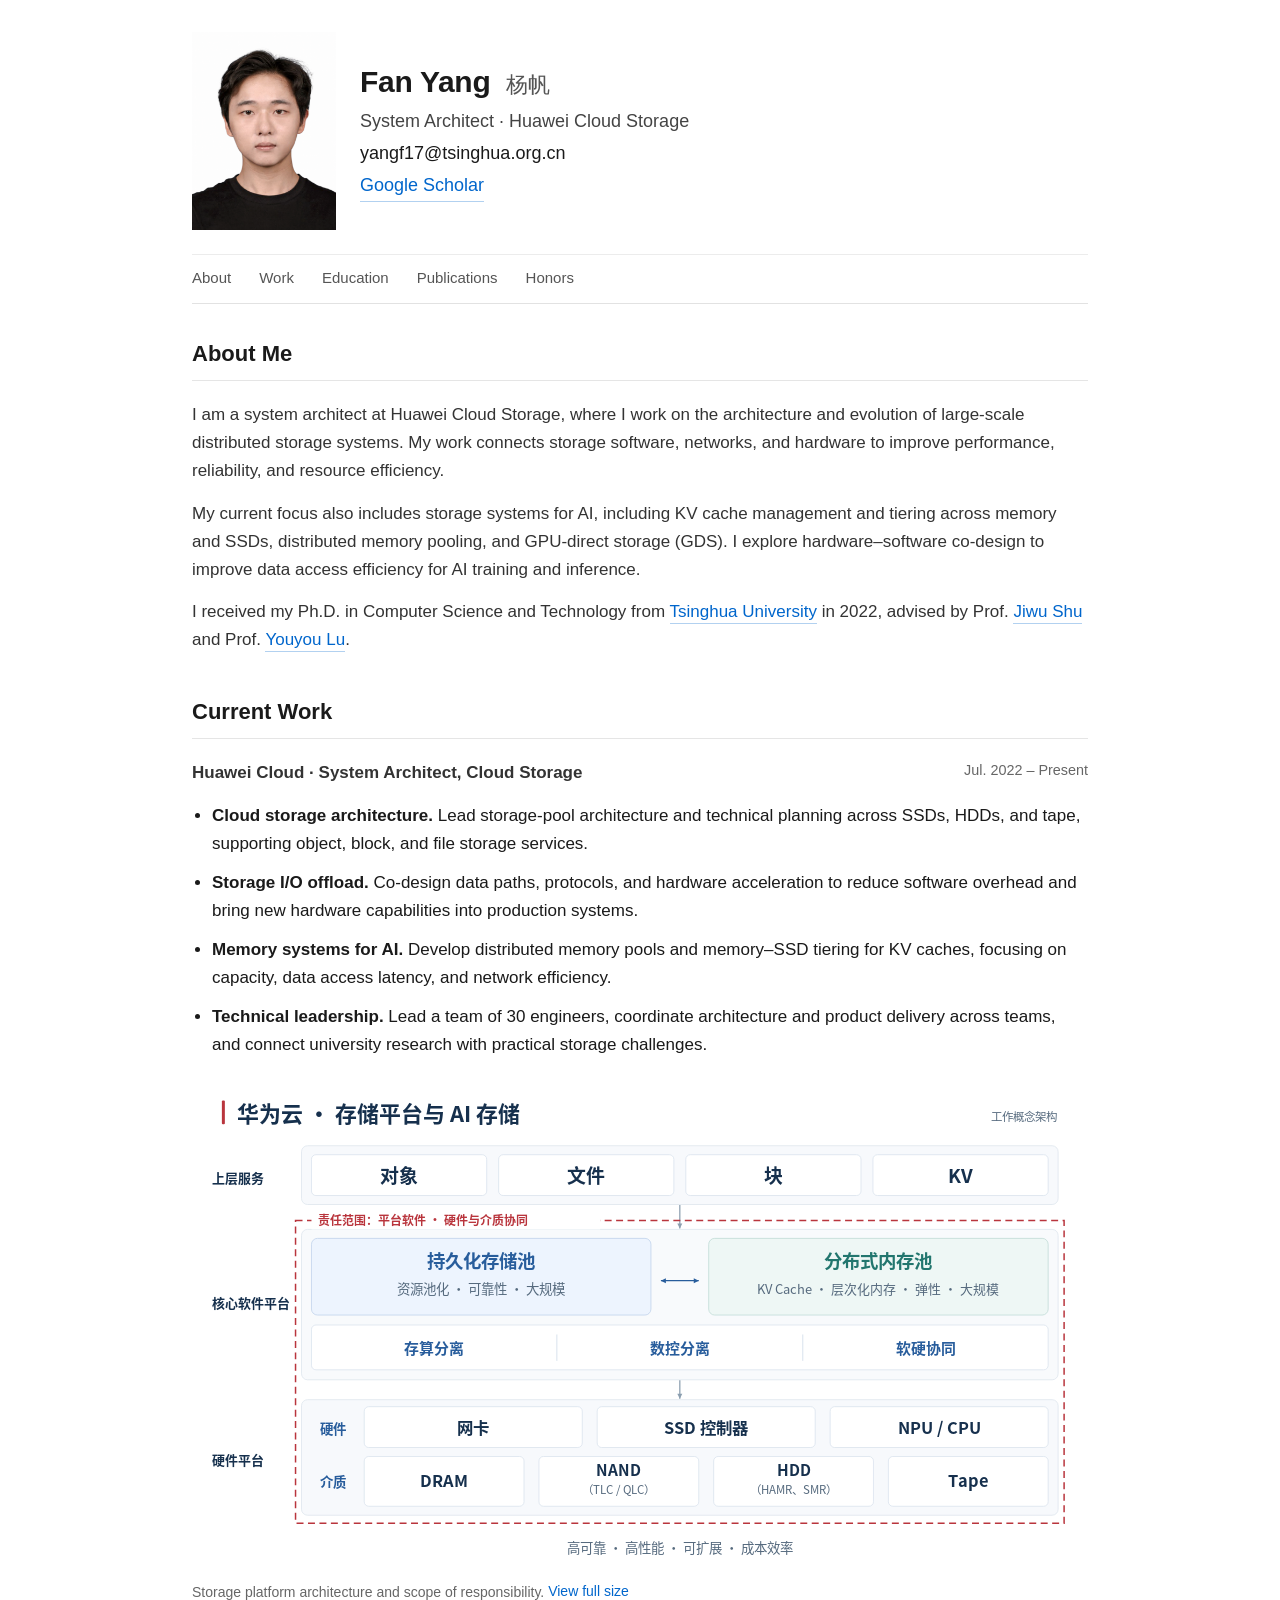
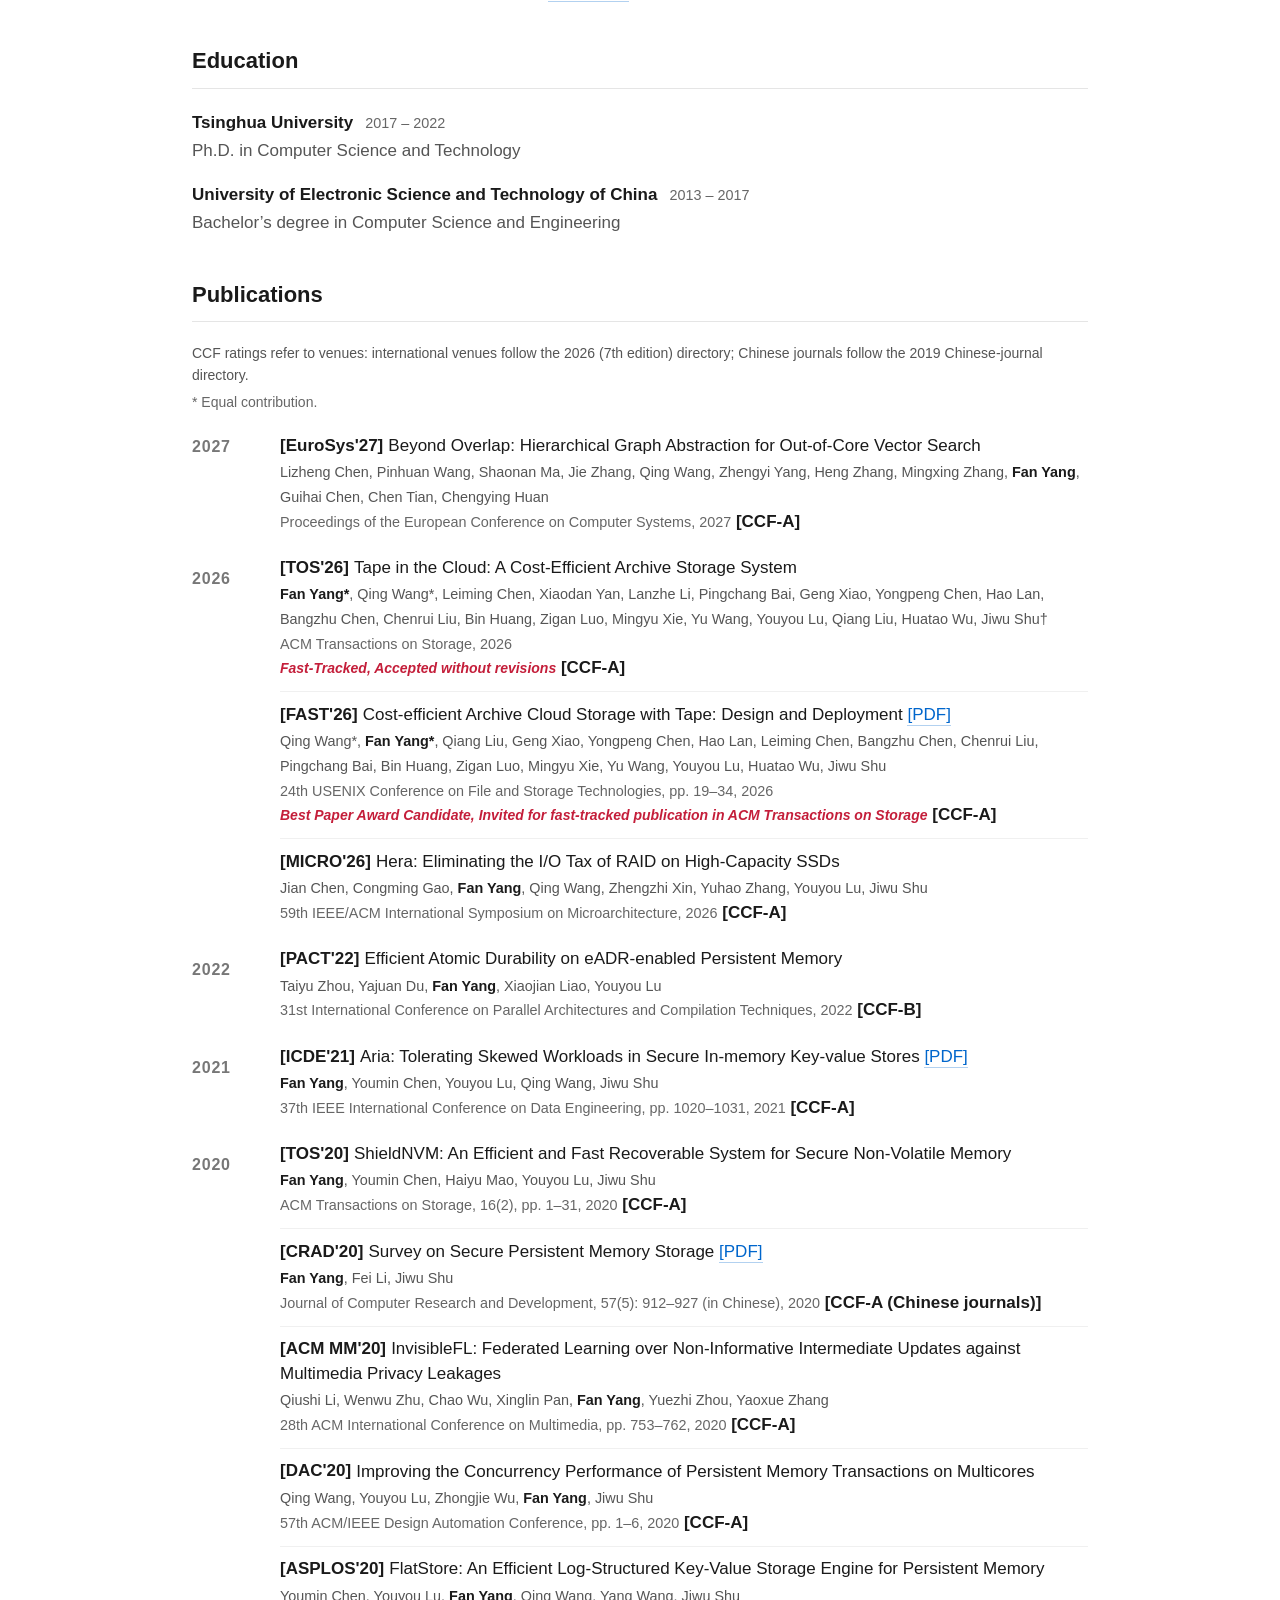
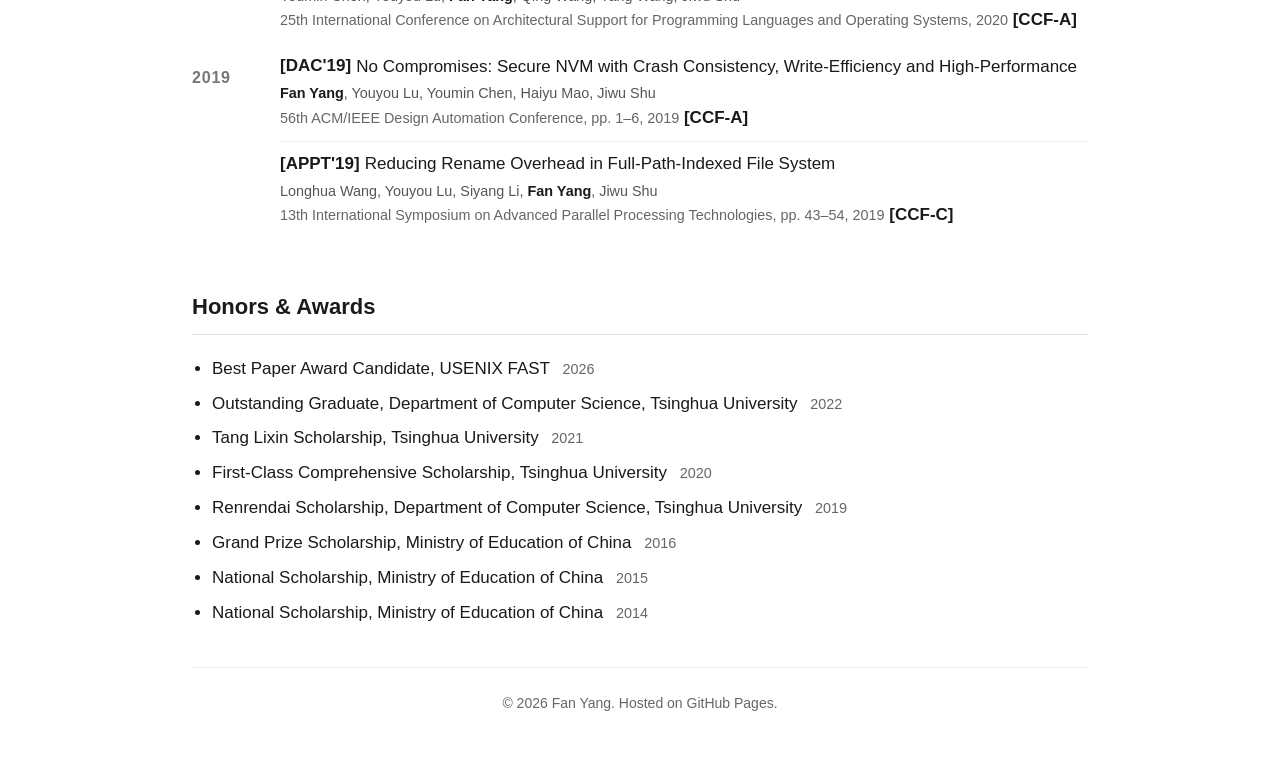
==== commit 0038372c: "x" ====
--- a/index.html
+++ b/index.html
@@ -18,7 +18,7 @@
   <meta name="twitter:title" content="Fan Yang (杨帆) | yfrank1 | AI &amp; Cloud Storage" />
   <meta name="twitter:description" content="System architect at Huawei Cloud. Distributed storage, hardware–software co-design, and memory systems for AI." />
   <link rel="icon" href="assets/yf-white.png" type="image/png" />
-  <link rel="stylesheet" href="style.css?v=compact-profile-3" />
+    <link rel="stylesheet" href="style.css?v=work-architecture-1" />
   <script type="application/ld+json">
   {
     "@context": "https://schema.org",
@@ -88,6 +88,13 @@
           <li><strong>Technical leadership.</strong> Lead a team of 30 engineers, coordinate architecture and product delivery across teams,
             and connect university research with practical storage challenges.</li>
         </ul>
+        <figure class="work-architecture">
+          <a class="work-architecture-image" href="assets/huawei-work-architecture.png" target="_blank" rel="noopener" aria-label="View the storage architecture diagram at full size">
+            <img src="assets/huawei-work-architecture.svg" width="1800" height="980" loading="lazy" decoding="async"
+              alt="Huawei Cloud storage architecture: object, file, block, and KV services above a core software platform with persistent storage and distributed memory pools. The responsibility boundary covers the software platform and its collaboration with hardware and storage media." />
+          </a>
+          <figcaption>Storage platform architecture and scope of responsibility. <a href="assets/huawei-work-architecture.png" class="blue-tag" target="_blank" rel="noopener">View full size</a></figcaption>
+        </figure>
       </section>
       <section id="education">
         <h2>Education</h2>
@@ -105,34 +112,34 @@
         <div id="paper-list" data-state="ready" data-count="13">
 <h3>2027</h3>
 <ul>
-<li><span class="paper-heading"><strong class="paper-venue-tag">[EuroSys&#39;27]</strong><span class="paper-title">Beyond Overlap: Hierarchical Graph Abstraction for Out-of-Core Vector Search</span></span><span class="authors">Lizheng Chen, Pinhuan Wang, Shaonan Ma, Jie Zhang, Qing Wang, Zhengyi Yang, Heng Zhang, Mingxing Zhang, <strong class="highlight">Fan Yang</strong>, Guihai Chen, Chen Tian, Chengying Huan</span><br><span class="venue-full">Proceedings of the European Conference on Computer Systems, 2027</span> <span class="ccf-rating">[<a href="https://www.ccf.org.cn/Academic_Evaluation/By_category/" target="_blank" rel="noopener noreferrer" class="blue-tag">CCF-A</a>]</span></li>
+<li><span class="paper-heading"><strong class="paper-venue-tag">[EuroSys&#39;27]</strong><span class="paper-title">Beyond Overlap: Hierarchical Graph Abstraction for Out-of-Core Vector Search</span></span><span class="authors">Lizheng Chen, Pinhuan Wang, Shaonan Ma, Jie Zhang, Qing Wang, Zhengyi Yang, Heng Zhang, Mingxing Zhang, <strong class="highlight">Fan Yang</strong>, Guihai Chen, Chen Tian, Chengying Huan</span><br><span class="venue-full">Proceedings of the European Conference on Computer Systems, 2027</span> <span class="ccf-rating">[CCF-A]</span></li>
 </ul>
 <h3>2026</h3>
 <ul>
-<li><span class="paper-heading"><strong class="paper-venue-tag">[TOS&#39;26]</strong><span class="paper-title">Tape in the Cloud: A Cost-Efficient Archive Storage System</span></span><span class="authors"><strong class="highlight">Fan Yang*</strong>, Qing Wang*, Leiming Chen, Xiaodan Yan, Lanzhe Li, Pingchang Bai, Geng Xiao, Yongpeng Chen, Hao Lan, Bangzhu Chen, Chenrui Liu, Bin Huang, Zigan Luo, Mingyu Xie, Yu Wang, Youyou Lu, Qiang Liu, Huatao Wu, Jiwu Shu†</span><br><span class="venue-full">ACM Transactions on Storage, 2026</span><br><strong class="award"><em>Fast-Tracked, Accepted without revisions</em></strong> <span class="ccf-rating">[<a href="https://www.ccf.org.cn/Academic_Evaluation/By_category/" target="_blank" rel="noopener noreferrer" class="blue-tag">CCF-A</a>]</span></li>
-<li><span class="paper-heading"><strong class="paper-venue-tag">[FAST&#39;26]</strong><a href="https://www.usenix.org/conference/fast26/presentation/wang" target="_blank" rel="noopener noreferrer" class="paper-title">Cost-efficient Archive Cloud Storage with Tape: Design and Deployment</a> <a href="https://www.usenix.org/system/files/fast26-wang.pdf" target="_blank" rel="noopener noreferrer" class="blue-tag">[PDF]</a></span><span class="authors">Qing Wang*, <strong class="highlight">Fan Yang*</strong>, Qiang Liu, Geng Xiao, Yongpeng Chen, Hao Lan, Leiming Chen, Bangzhu Chen, Chenrui Liu, Pingchang Bai, Bin Huang, Zigan Luo, Mingyu Xie, Yu Wang, Youyou Lu, Huatao Wu, Jiwu Shu</span><br><span class="venue-full">24th USENIX Conference on File and Storage Technologies, pp. 19–34, 2026</span><br><strong class="award"><em>Best Paper Award Candidate, Invited for fast-tracked publication in ACM Transactions on Storage</em></strong> <span class="ccf-rating">[<a href="https://www.ccf.org.cn/Academic_Evaluation/By_category/" target="_blank" rel="noopener noreferrer" class="blue-tag">CCF-A</a>]</span></li>
-<li><span class="paper-heading"><strong class="paper-venue-tag">[MICRO&#39;26]</strong><span class="paper-title">Hera: Eliminating the I/O Tax of RAID on High-Capacity SSDs</span></span><span class="authors">Jian Chen, Congming Gao, <strong class="highlight">Fan Yang</strong>, Qing Wang, Zhengzhi Xin, Yuhao Zhang, Youyou Lu, Jiwu Shu</span><br><span class="venue-full">59th IEEE/ACM International Symposium on Microarchitecture, 2026</span> <span class="ccf-rating">[<a href="https://www.ccf.org.cn/Academic_Evaluation/By_category/" target="_blank" rel="noopener noreferrer" class="blue-tag">CCF-A</a>]</span></li>
+<li><span class="paper-heading"><strong class="paper-venue-tag">[TOS&#39;26]</strong><span class="paper-title">Tape in the Cloud: A Cost-Efficient Archive Storage System</span></span><span class="authors"><strong class="highlight">Fan Yang*</strong>, Qing Wang*, Leiming Chen, Xiaodan Yan, Lanzhe Li, Pingchang Bai, Geng Xiao, Yongpeng Chen, Hao Lan, Bangzhu Chen, Chenrui Liu, Bin Huang, Zigan Luo, Mingyu Xie, Yu Wang, Youyou Lu, Qiang Liu, Huatao Wu, Jiwu Shu†</span><br><span class="venue-full">ACM Transactions on Storage, 2026</span><br><strong class="award"><em>Fast-Tracked, Accepted without revisions</em></strong> <span class="ccf-rating">[CCF-A]</span></li>
+<li><span class="paper-heading"><strong class="paper-venue-tag">[FAST&#39;26]</strong><a href="https://www.usenix.org/conference/fast26/presentation/wang" target="_blank" rel="noopener noreferrer" class="paper-title">Cost-efficient Archive Cloud Storage with Tape: Design and Deployment</a> <a href="https://www.usenix.org/system/files/fast26-wang.pdf" target="_blank" rel="noopener noreferrer" class="blue-tag">[PDF]</a></span><span class="authors">Qing Wang*, <strong class="highlight">Fan Yang*</strong>, Qiang Liu, Geng Xiao, Yongpeng Chen, Hao Lan, Leiming Chen, Bangzhu Chen, Chenrui Liu, Pingchang Bai, Bin Huang, Zigan Luo, Mingyu Xie, Yu Wang, Youyou Lu, Huatao Wu, Jiwu Shu</span><br><span class="venue-full">24th USENIX Conference on File and Storage Technologies, pp. 19–34, 2026</span><br><strong class="award"><em>Best Paper Award Candidate, Invited for fast-tracked publication in ACM Transactions on Storage</em></strong> <span class="ccf-rating">[CCF-A]</span></li>
+<li><span class="paper-heading"><strong class="paper-venue-tag">[MICRO&#39;26]</strong><span class="paper-title">Hera: Eliminating the I/O Tax of RAID on High-Capacity SSDs</span></span><span class="authors">Jian Chen, Congming Gao, <strong class="highlight">Fan Yang</strong>, Qing Wang, Zhengzhi Xin, Yuhao Zhang, Youyou Lu, Jiwu Shu</span><br><span class="venue-full">59th IEEE/ACM International Symposium on Microarchitecture, 2026</span> <span class="ccf-rating">[CCF-A]</span></li>
 </ul>
 <h3>2022</h3>
 <ul>
-<li><span class="paper-heading"><strong class="paper-venue-tag">[PACT&#39;22]</strong><a href="https://doi.org/10.1145/3559009.3569676" target="_blank" rel="noopener noreferrer" class="paper-title">Efficient Atomic Durability on eADR-enabled Persistent Memory</a></span><span class="authors">Taiyu Zhou, Yajuan Du, <strong class="highlight">Fan Yang</strong>, Xiaojian Liao, Youyou Lu</span><br><span class="venue-full">31st International Conference on Parallel Architectures and Compilation Techniques, 2022</span> <span class="ccf-rating">[<a href="https://www.ccf.org.cn/Academic_Evaluation/By_category/" target="_blank" rel="noopener noreferrer" class="blue-tag">CCF-B</a>]</span></li>
+<li><span class="paper-heading"><strong class="paper-venue-tag">[PACT&#39;22]</strong><a href="https://doi.org/10.1145/3559009.3569676" target="_blank" rel="noopener noreferrer" class="paper-title">Efficient Atomic Durability on eADR-enabled Persistent Memory</a></span><span class="authors">Taiyu Zhou, Yajuan Du, <strong class="highlight">Fan Yang</strong>, Xiaojian Liao, Youyou Lu</span><br><span class="venue-full">31st International Conference on Parallel Architectures and Compilation Techniques, 2022</span> <span class="ccf-rating">[CCF-B]</span></li>
 </ul>
 <h3>2021</h3>
 <ul>
-<li><span class="paper-heading"><strong class="paper-venue-tag">[ICDE&#39;21]</strong><a href="https://doi.org/10.1109/ICDE51399.2021.00093" target="_blank" rel="noopener noreferrer" class="paper-title">Aria: Tolerating Skewed Workloads in Secure In-memory Key-value Stores</a> <a href="https://storage.cs.tsinghua.edu.cn/papers/icde21-aria.pdf" target="_blank" rel="noopener noreferrer" class="blue-tag">[PDF]</a></span><span class="authors"><strong class="highlight">Fan Yang</strong>, Youmin Chen, Youyou Lu, Qing Wang, Jiwu Shu</span><br><span class="venue-full">37th IEEE International Conference on Data Engineering, pp. 1020–1031, 2021</span> <span class="ccf-rating">[<a href="https://www.ccf.org.cn/Academic_Evaluation/By_category/" target="_blank" rel="noopener noreferrer" class="blue-tag">CCF-A</a>]</span></li>
+<li><span class="paper-heading"><strong class="paper-venue-tag">[ICDE&#39;21]</strong><a href="https://doi.org/10.1109/ICDE51399.2021.00093" target="_blank" rel="noopener noreferrer" class="paper-title">Aria: Tolerating Skewed Workloads in Secure In-memory Key-value Stores</a> <a href="https://storage.cs.tsinghua.edu.cn/papers/icde21-aria.pdf" target="_blank" rel="noopener noreferrer" class="blue-tag">[PDF]</a></span><span class="authors"><strong class="highlight">Fan Yang</strong>, Youmin Chen, Youyou Lu, Qing Wang, Jiwu Shu</span><br><span class="venue-full">37th IEEE International Conference on Data Engineering, pp. 1020–1031, 2021</span> <span class="ccf-rating">[CCF-A]</span></li>
 </ul>
 <h3>2020</h3>
 <ul>
-<li><span class="paper-heading"><strong class="paper-venue-tag">[TOS&#39;20]</strong><a href="https://storage.cs.tsinghua.edu.cn/papers/tos20shieldnvm.pdf" target="_blank" rel="noopener noreferrer" class="paper-title">ShieldNVM: An Efficient and Fast Recoverable System for Secure Non-Volatile Memory</a></span><span class="authors"><strong class="highlight">Fan Yang</strong>, Youmin Chen, Haiyu Mao, Youyou Lu, Jiwu Shu</span><br><span class="venue-full">ACM Transactions on Storage, 16(2), pp. 1–31, 2020</span> <span class="ccf-rating">[<a href="https://www.ccf.org.cn/Academic_Evaluation/By_category/" target="_blank" rel="noopener noreferrer" class="blue-tag">CCF-A</a>]</span></li>
-<li><span class="paper-heading"><strong class="paper-venue-tag">[CRAD&#39;20]</strong><a href="https://doi.org/10.7544/issn1000-1239.2020.20190820" target="_blank" rel="noopener noreferrer" class="paper-title">Survey on Secure Persistent Memory Storage</a> <a href="https://crad.ict.ac.cn/cn/article/pdf/preview/10.7544/issn1000-1239.2020.20190820.pdf" target="_blank" rel="noopener noreferrer" class="blue-tag">[PDF]</a></span><span class="authors"><strong class="highlight">Fan Yang</strong>, Fei Li, Jiwu Shu</span><br><span class="venue-full">Journal of Computer Research and Development, 57(5): 912–927 (in Chinese), 2020</span> <span class="ccf-rating">[<a href="https://www.ict.ac.cn/xscbw/jsjyjyfz/" target="_blank" rel="noopener noreferrer" class="blue-tag">CCF-A (Chinese journals)</a>]</span></li>
-<li><span class="paper-heading"><strong class="paper-venue-tag">[ACM MM&#39;20]</strong><a href="https://doi.org/10.1145/3394171.3413923" target="_blank" rel="noopener noreferrer" class="paper-title">InvisibleFL: Federated Learning over Non-Informative Intermediate Updates against Multimedia Privacy Leakages</a></span><span class="authors">Qiushi Li, Wenwu Zhu, Chao Wu, Xinglin Pan, <strong class="highlight">Fan Yang</strong>, Yuezhi Zhou, Yaoxue Zhang</span><br><span class="venue-full">28th ACM International Conference on Multimedia, pp. 753–762, 2020</span> <span class="ccf-rating">[<a href="https://www.ccf.org.cn/Academic_Evaluation/By_category/" target="_blank" rel="noopener noreferrer" class="blue-tag">CCF-A</a>]</span></li>
-<li><span class="paper-heading"><strong class="paper-venue-tag">[DAC&#39;20]</strong><a href="https://storage.cs.tsinghua.edu.cn/papers/dac20-sp3.pdf" target="_blank" rel="noopener noreferrer" class="paper-title">Improving the Concurrency Performance of Persistent Memory Transactions on Multicores</a></span><span class="authors">Qing Wang, Youyou Lu, Zhongjie Wu, <strong class="highlight">Fan Yang</strong>, Jiwu Shu</span><br><span class="venue-full">57th ACM/IEEE Design Automation Conference, pp. 1–6, 2020</span> <span class="ccf-rating">[<a href="https://www.ccf.org.cn/Academic_Evaluation/By_category/" target="_blank" rel="noopener noreferrer" class="blue-tag">CCF-A</a>]</span></li>
-<li><span class="paper-heading"><strong class="paper-venue-tag">[ASPLOS&#39;20]</strong><a href="https://storage.cs.tsinghua.edu.cn/papers/asplos20-flatstore.pdf" target="_blank" rel="noopener noreferrer" class="paper-title">FlatStore: An Efficient Log-Structured Key-Value Storage Engine for Persistent Memory</a></span><span class="authors">Youmin Chen, Youyou Lu, <strong class="highlight">Fan Yang</strong>, Qing Wang, Yang Wang, Jiwu Shu</span><br><span class="venue-full">25th International Conference on Architectural Support for Programming Languages and Operating Systems, 2020</span> <span class="ccf-rating">[<a href="https://www.ccf.org.cn/Academic_Evaluation/By_category/" target="_blank" rel="noopener noreferrer" class="blue-tag">CCF-A</a>]</span></li>
+<li><span class="paper-heading"><strong class="paper-venue-tag">[TOS&#39;20]</strong><a href="https://storage.cs.tsinghua.edu.cn/papers/tos20shieldnvm.pdf" target="_blank" rel="noopener noreferrer" class="paper-title">ShieldNVM: An Efficient and Fast Recoverable System for Secure Non-Volatile Memory</a></span><span class="authors"><strong class="highlight">Fan Yang</strong>, Youmin Chen, Haiyu Mao, Youyou Lu, Jiwu Shu</span><br><span class="venue-full">ACM Transactions on Storage, 16(2), pp. 1–31, 2020</span> <span class="ccf-rating">[CCF-A]</span></li>
+<li><span class="paper-heading"><strong class="paper-venue-tag">[CRAD&#39;20]</strong><a href="https://doi.org/10.7544/issn1000-1239.2020.20190820" target="_blank" rel="noopener noreferrer" class="paper-title">Survey on Secure Persistent Memory Storage</a> <a href="https://crad.ict.ac.cn/cn/article/pdf/preview/10.7544/issn1000-1239.2020.20190820.pdf" target="_blank" rel="noopener noreferrer" class="blue-tag">[PDF]</a></span><span class="authors"><strong class="highlight">Fan Yang</strong>, Fei Li, Jiwu Shu</span><br><span class="venue-full">Journal of Computer Research and Development, 57(5): 912–927 (in Chinese), 2020</span> <span class="ccf-rating">[CCF-A (Chinese journals)]</span></li>
+<li><span class="paper-heading"><strong class="paper-venue-tag">[ACM MM&#39;20]</strong><a href="https://doi.org/10.1145/3394171.3413923" target="_blank" rel="noopener noreferrer" class="paper-title">InvisibleFL: Federated Learning over Non-Informative Intermediate Updates against Multimedia Privacy Leakages</a></span><span class="authors">Qiushi Li, Wenwu Zhu, Chao Wu, Xinglin Pan, <strong class="highlight">Fan Yang</strong>, Yuezhi Zhou, Yaoxue Zhang</span><br><span class="venue-full">28th ACM International Conference on Multimedia, pp. 753–762, 2020</span> <span class="ccf-rating">[CCF-A]</span></li>
+<li><span class="paper-heading"><strong class="paper-venue-tag">[DAC&#39;20]</strong><a href="https://storage.cs.tsinghua.edu.cn/papers/dac20-sp3.pdf" target="_blank" rel="noopener noreferrer" class="paper-title">Improving the Concurrency Performance of Persistent Memory Transactions on Multicores</a></span><span class="authors">Qing Wang, Youyou Lu, Zhongjie Wu, <strong class="highlight">Fan Yang</strong>, Jiwu Shu</span><br><span class="venue-full">57th ACM/IEEE Design Automation Conference, pp. 1–6, 2020</span> <span class="ccf-rating">[CCF-A]</span></li>
+<li><span class="paper-heading"><strong class="paper-venue-tag">[ASPLOS&#39;20]</strong><a href="https://storage.cs.tsinghua.edu.cn/papers/asplos20-flatstore.pdf" target="_blank" rel="noopener noreferrer" class="paper-title">FlatStore: An Efficient Log-Structured Key-Value Storage Engine for Persistent Memory</a></span><span class="authors">Youmin Chen, Youyou Lu, <strong class="highlight">Fan Yang</strong>, Qing Wang, Yang Wang, Jiwu Shu</span><br><span class="venue-full">25th International Conference on Architectural Support for Programming Languages and Operating Systems, 2020</span> <span class="ccf-rating">[CCF-A]</span></li>
 </ul>
 <h3>2019</h3>
 <ul>
-<li><span class="paper-heading"><strong class="paper-venue-tag">[DAC&#39;19]</strong><a href="https://storage.cs.tsinghua.edu.cn/papers/dac19-ccNVM.pdf" target="_blank" rel="noopener noreferrer" class="paper-title">No Compromises: Secure NVM with Crash Consistency, Write-Efficiency and High-Performance</a></span><span class="authors"><strong class="highlight">Fan Yang</strong>, Youyou Lu, Youmin Chen, Haiyu Mao, Jiwu Shu</span><br><span class="venue-full">56th ACM/IEEE Design Automation Conference, pp. 1–6, 2019</span> <span class="ccf-rating">[<a href="https://www.ccf.org.cn/Academic_Evaluation/By_category/" target="_blank" rel="noopener noreferrer" class="blue-tag">CCF-A</a>]</span></li>
-<li><span class="paper-heading"><strong class="paper-venue-tag">[APPT&#39;19]</strong><a href="https://doi.org/10.1007/978-3-030-29611-7_4" target="_blank" rel="noopener noreferrer" class="paper-title">Reducing Rename Overhead in Full-Path-Indexed File System</a></span><span class="authors">Longhua Wang, Youyou Lu, Siyang Li, <strong class="highlight">Fan Yang</strong>, Jiwu Shu</span><br><span class="venue-full">13th International Symposium on Advanced Parallel Processing Technologies, pp. 43–54, 2019</span> <span class="ccf-rating">[<a href="https://www.ccf.org.cn/Academic_Evaluation/By_category/" target="_blank" rel="noopener noreferrer" class="blue-tag">CCF-C</a>]</span></li>
+<li><span class="paper-heading"><strong class="paper-venue-tag">[DAC&#39;19]</strong><a href="https://storage.cs.tsinghua.edu.cn/papers/dac19-ccNVM.pdf" target="_blank" rel="noopener noreferrer" class="paper-title">No Compromises: Secure NVM with Crash Consistency, Write-Efficiency and High-Performance</a></span><span class="authors"><strong class="highlight">Fan Yang</strong>, Youyou Lu, Youmin Chen, Haiyu Mao, Jiwu Shu</span><br><span class="venue-full">56th ACM/IEEE Design Automation Conference, pp. 1–6, 2019</span> <span class="ccf-rating">[CCF-A]</span></li>
+<li><span class="paper-heading"><strong class="paper-venue-tag">[APPT&#39;19]</strong><a href="https://doi.org/10.1007/978-3-030-29611-7_4" target="_blank" rel="noopener noreferrer" class="paper-title">Reducing Rename Overhead in Full-Path-Indexed File System</a></span><span class="authors">Longhua Wang, Youyou Lu, Siyang Li, <strong class="highlight">Fan Yang</strong>, Jiwu Shu</span><br><span class="venue-full">13th International Symposium on Advanced Parallel Processing Technologies, pp. 43–54, 2019</span> <span class="ccf-rating">[CCF-C]</span></li>
 </ul>
 </div>
       </section>
--- a/style.css
+++ b/style.css
@@ -529,6 +529,10 @@
 .experience-heading { display: flex; justify-content: space-between; gap: 0.4rem 1rem; flex-wrap: wrap; }
 .period { color: #666; font-size: 0.9rem; white-space: nowrap; }
 .work-list li { margin-bottom: 0.65em; }
+.work-architecture { margin: 1.5rem 0 0; }
+.work-architecture-image { display: block; padding: 0; border: 0; }
+.work-architecture img { display: block; width: 100%; height: auto; }
+.work-architecture figcaption { margin-top: 0.6rem; color: #666; font-size: 0.875rem; line-height: 1.6; }
 .education-list { list-style: none; padding: 0; }
 .education-list li { margin-bottom: 1rem; }
 .education-list .period { display: inline-block; margin-left: 0.75rem; }
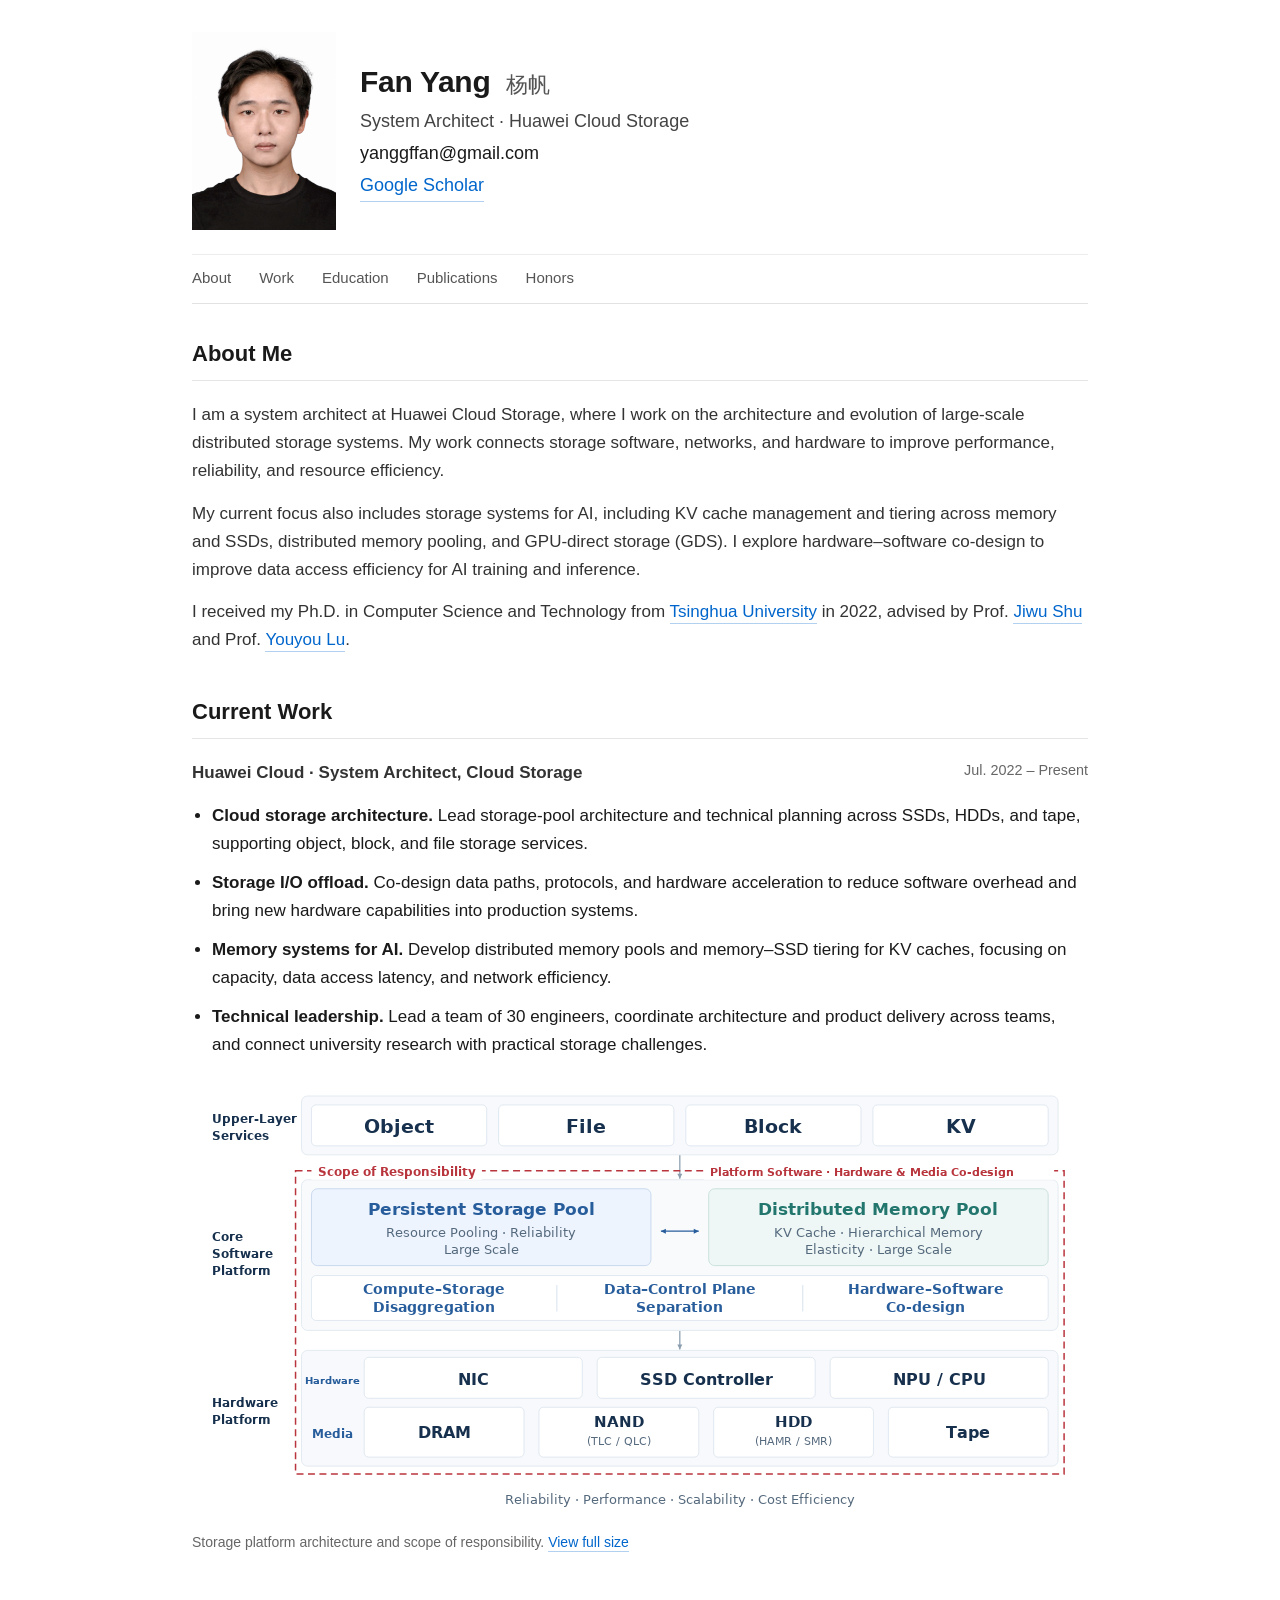
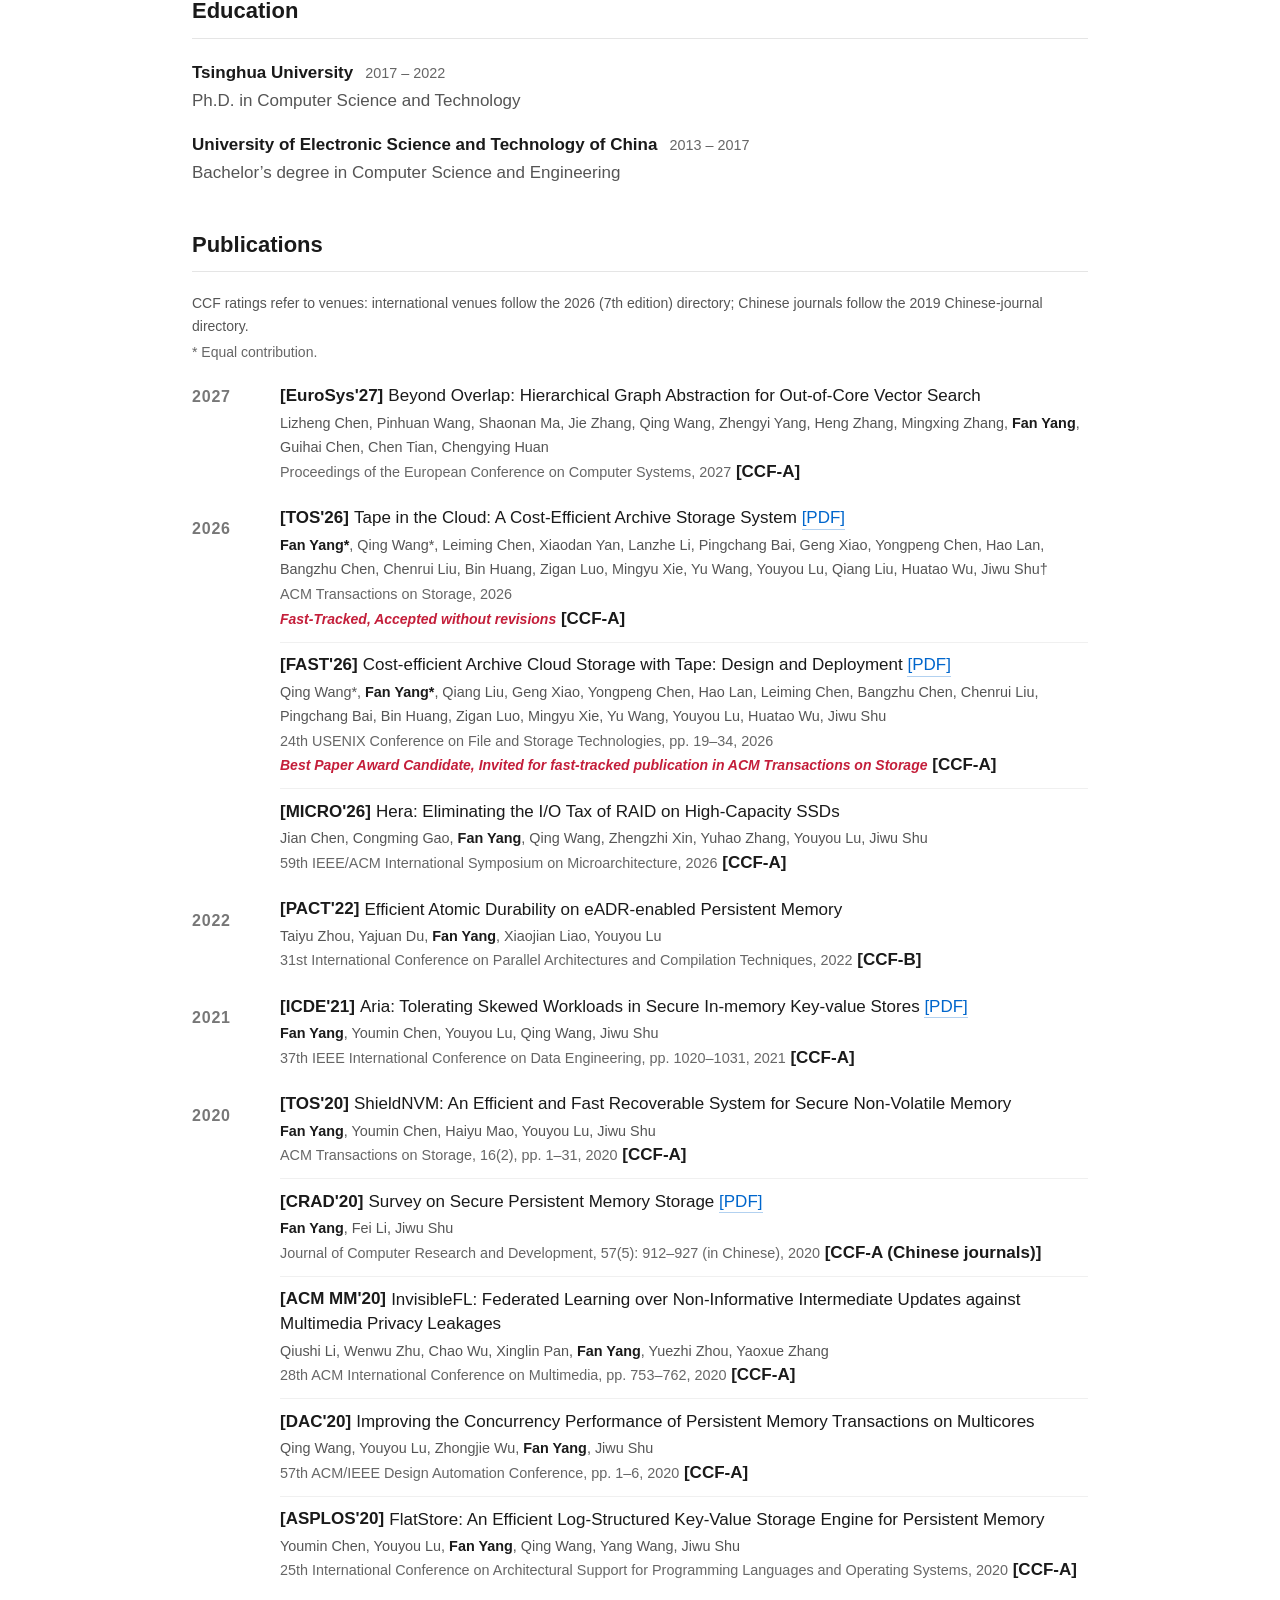
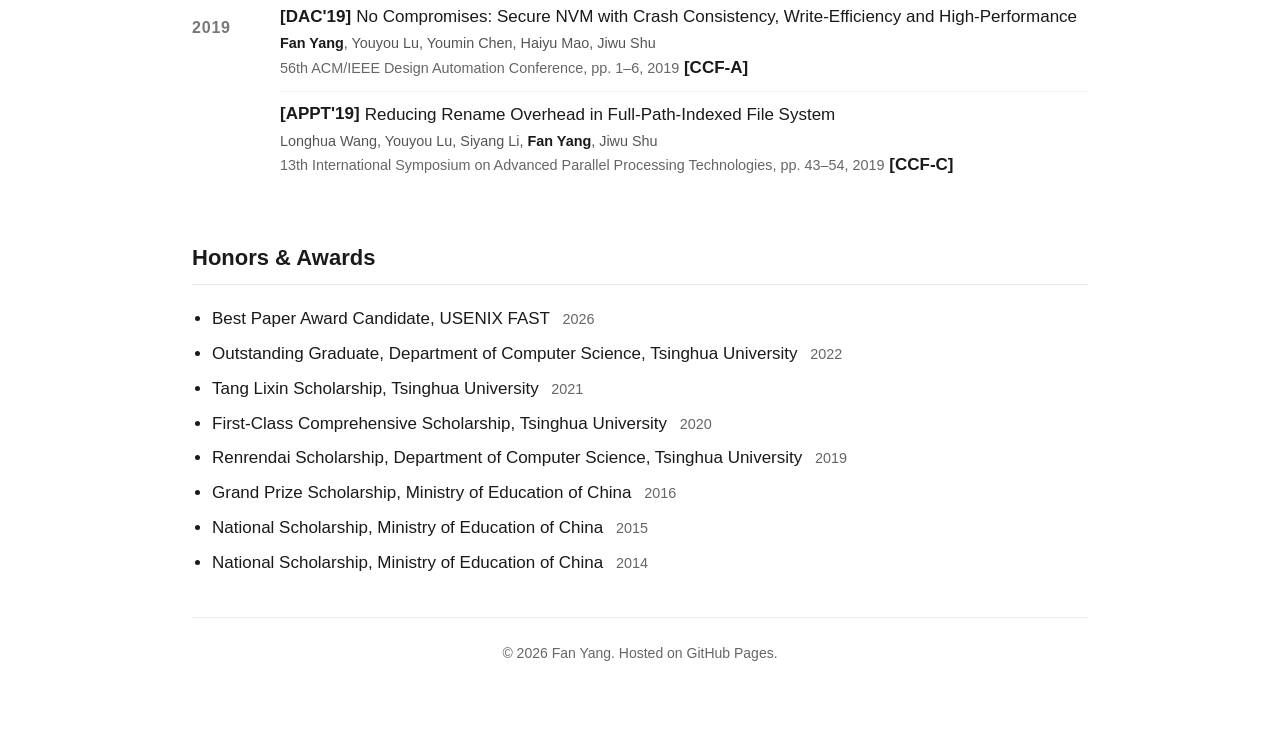
==== commit 163127b3: "x" ====
--- a/index.html
+++ b/index.html
@@ -35,7 +35,7 @@
       {"@type": "CollegeOrUniversity", "name": "University of Electronic Science and Technology of China"}
     ],
     "url": "https://yfrank1.github.io/",
-    "email": "mailto:yangf17@tsinghua.org.cn",
+    "email": "mailto:yanggffan@gmail.com",
     "sameAs": ["https://storage.cs.tsinghua.edu.cn/~yf/", "https://scholar.google.com/citations?user=eyyrEU0AAAAJ&hl=en"],
     "knowsAbout": ["distributed storage", "storage architecture", "storage I/O offload", "hardware–software co-design", "persistent memory", "KV cache", "memory pooling"]
   }
@@ -49,7 +49,7 @@
       <div class="info">
         <h1>Fan Yang <span class="name-zh" lang="zh-CN">杨帆</span></h1>
         <p>System Architect · Huawei Cloud Storage</p>
-        <p><a href="mailto:yangf17@tsinghua.org.cn" class="email-link">yangf17@tsinghua.org.cn</a></p>
+        <p><a href="mailto:yanggffan@gmail.com" class="email-link">yanggffan@gmail.com</a></p>
         <p class="profile-links">
           <a href="https://scholar.google.com/citations?user=eyyrEU0AAAAJ&amp;hl=en" target="_blank" rel="noopener noreferrer" class="blue-tag">Google Scholar</a>
         </p>
@@ -89,11 +89,11 @@
             and connect university research with practical storage challenges.</li>
         </ul>
         <figure class="work-architecture">
-          <a class="work-architecture-image" href="assets/huawei-work-architecture.png" target="_blank" rel="noopener" aria-label="View the storage architecture diagram at full size">
-            <img src="assets/huawei-work-architecture.svg" width="1800" height="980" loading="lazy" decoding="async"
+          <a class="work-architecture-image" href="assets/huawei-work-architecture.png?v=en-20261006" target="_blank" rel="noopener" aria-label="View the storage architecture diagram at full size">
+            <img src="assets/huawei-work-architecture.svg?v=en-20261006" width="1800" height="880" loading="lazy" decoding="async"
               alt="Huawei Cloud storage architecture: object, file, block, and KV services above a core software platform with persistent storage and distributed memory pools. The responsibility boundary covers the software platform and its collaboration with hardware and storage media." />
           </a>
-          <figcaption>Storage platform architecture and scope of responsibility. <a href="assets/huawei-work-architecture.png" class="blue-tag" target="_blank" rel="noopener">View full size</a></figcaption>
+          <figcaption>Storage platform architecture and scope of responsibility. <a href="assets/huawei-work-architecture.png?v=en-20261006" class="blue-tag" target="_blank" rel="noopener">View full size</a></figcaption>
         </figure>
       </section>
       <section id="education">
@@ -116,7 +116,7 @@
 </ul>
 <h3>2026</h3>
 <ul>
-<li><span class="paper-heading"><strong class="paper-venue-tag">[TOS&#39;26]</strong><span class="paper-title">Tape in the Cloud: A Cost-Efficient Archive Storage System</span></span><span class="authors"><strong class="highlight">Fan Yang*</strong>, Qing Wang*, Leiming Chen, Xiaodan Yan, Lanzhe Li, Pingchang Bai, Geng Xiao, Yongpeng Chen, Hao Lan, Bangzhu Chen, Chenrui Liu, Bin Huang, Zigan Luo, Mingyu Xie, Yu Wang, Youyou Lu, Qiang Liu, Huatao Wu, Jiwu Shu†</span><br><span class="venue-full">ACM Transactions on Storage, 2026</span><br><strong class="award"><em>Fast-Tracked, Accepted without revisions</em></strong> <span class="ccf-rating">[CCF-A]</span></li>
+<li><span class="paper-heading"><strong class="paper-venue-tag">[TOS&#39;26]</strong><a href="https://doi.org/10.1145/3849624" target="_blank" rel="noopener noreferrer" class="paper-title">Tape in the Cloud: A Cost-Efficient Archive Storage System</a> <a href="https://dl.acm.org/doi/pdf/10.1145/3849624" target="_blank" rel="noopener noreferrer" class="blue-tag">[PDF]</a></span><span class="authors"><strong class="highlight">Fan Yang*</strong>, Qing Wang*, Leiming Chen, Xiaodan Yan, Lanzhe Li, Pingchang Bai, Geng Xiao, Yongpeng Chen, Hao Lan, Bangzhu Chen, Chenrui Liu, Bin Huang, Zigan Luo, Mingyu Xie, Yu Wang, Youyou Lu, Qiang Liu, Huatao Wu, Jiwu Shu†</span><br><span class="venue-full">ACM Transactions on Storage, 2026</span><br><strong class="award"><em>Fast-Tracked, Accepted without revisions</em></strong> <span class="ccf-rating">[CCF-A]</span></li>
 <li><span class="paper-heading"><strong class="paper-venue-tag">[FAST&#39;26]</strong><a href="https://www.usenix.org/conference/fast26/presentation/wang" target="_blank" rel="noopener noreferrer" class="paper-title">Cost-efficient Archive Cloud Storage with Tape: Design and Deployment</a> <a href="https://www.usenix.org/system/files/fast26-wang.pdf" target="_blank" rel="noopener noreferrer" class="blue-tag">[PDF]</a></span><span class="authors">Qing Wang*, <strong class="highlight">Fan Yang*</strong>, Qiang Liu, Geng Xiao, Yongpeng Chen, Hao Lan, Leiming Chen, Bangzhu Chen, Chenrui Liu, Pingchang Bai, Bin Huang, Zigan Luo, Mingyu Xie, Yu Wang, Youyou Lu, Huatao Wu, Jiwu Shu</span><br><span class="venue-full">24th USENIX Conference on File and Storage Technologies, pp. 19–34, 2026</span><br><strong class="award"><em>Best Paper Award Candidate, Invited for fast-tracked publication in ACM Transactions on Storage</em></strong> <span class="ccf-rating">[CCF-A]</span></li>
 <li><span class="paper-heading"><strong class="paper-venue-tag">[MICRO&#39;26]</strong><span class="paper-title">Hera: Eliminating the I/O Tax of RAID on High-Capacity SSDs</span></span><span class="authors">Jian Chen, Congming Gao, <strong class="highlight">Fan Yang</strong>, Qing Wang, Zhengzhi Xin, Yuhao Zhang, Youyou Lu, Jiwu Shu</span><br><span class="venue-full">59th IEEE/ACM International Symposium on Microarchitecture, 2026</span> <span class="ccf-rating">[CCF-A]</span></li>
 </ul>
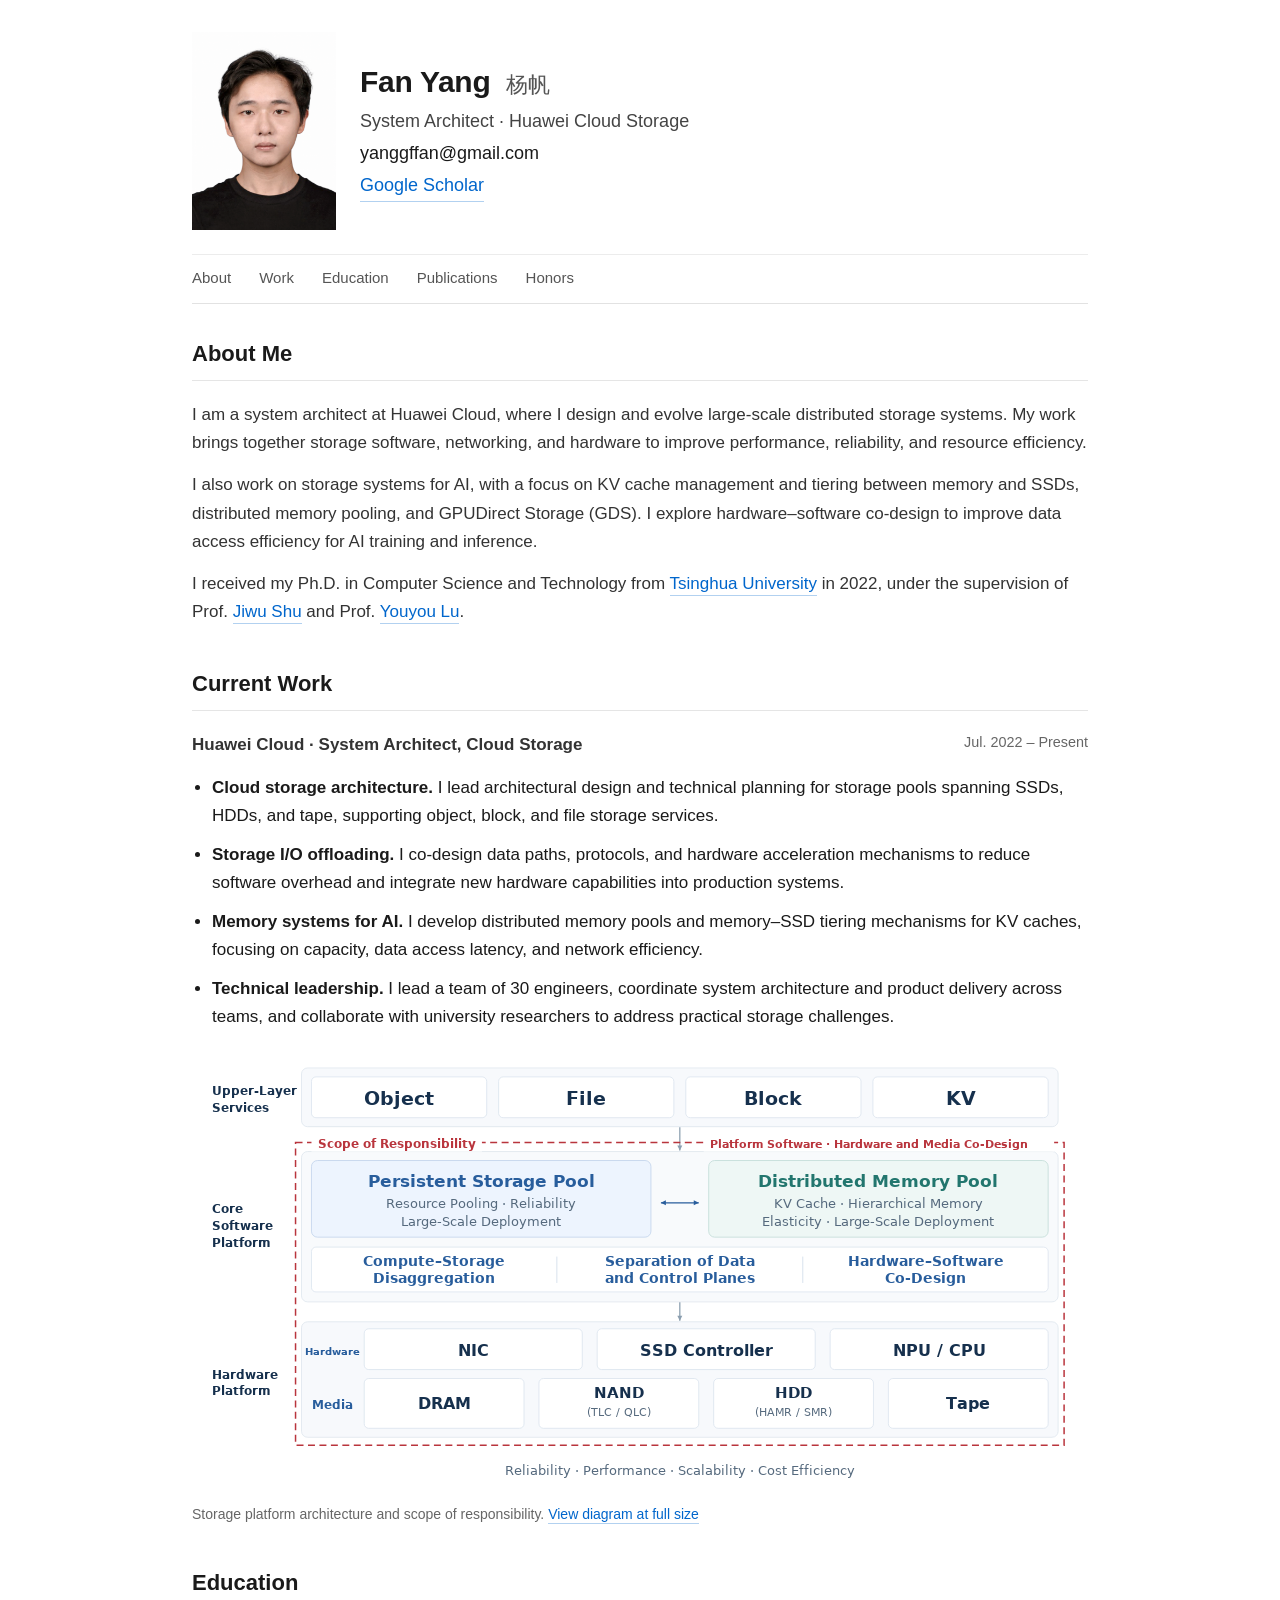
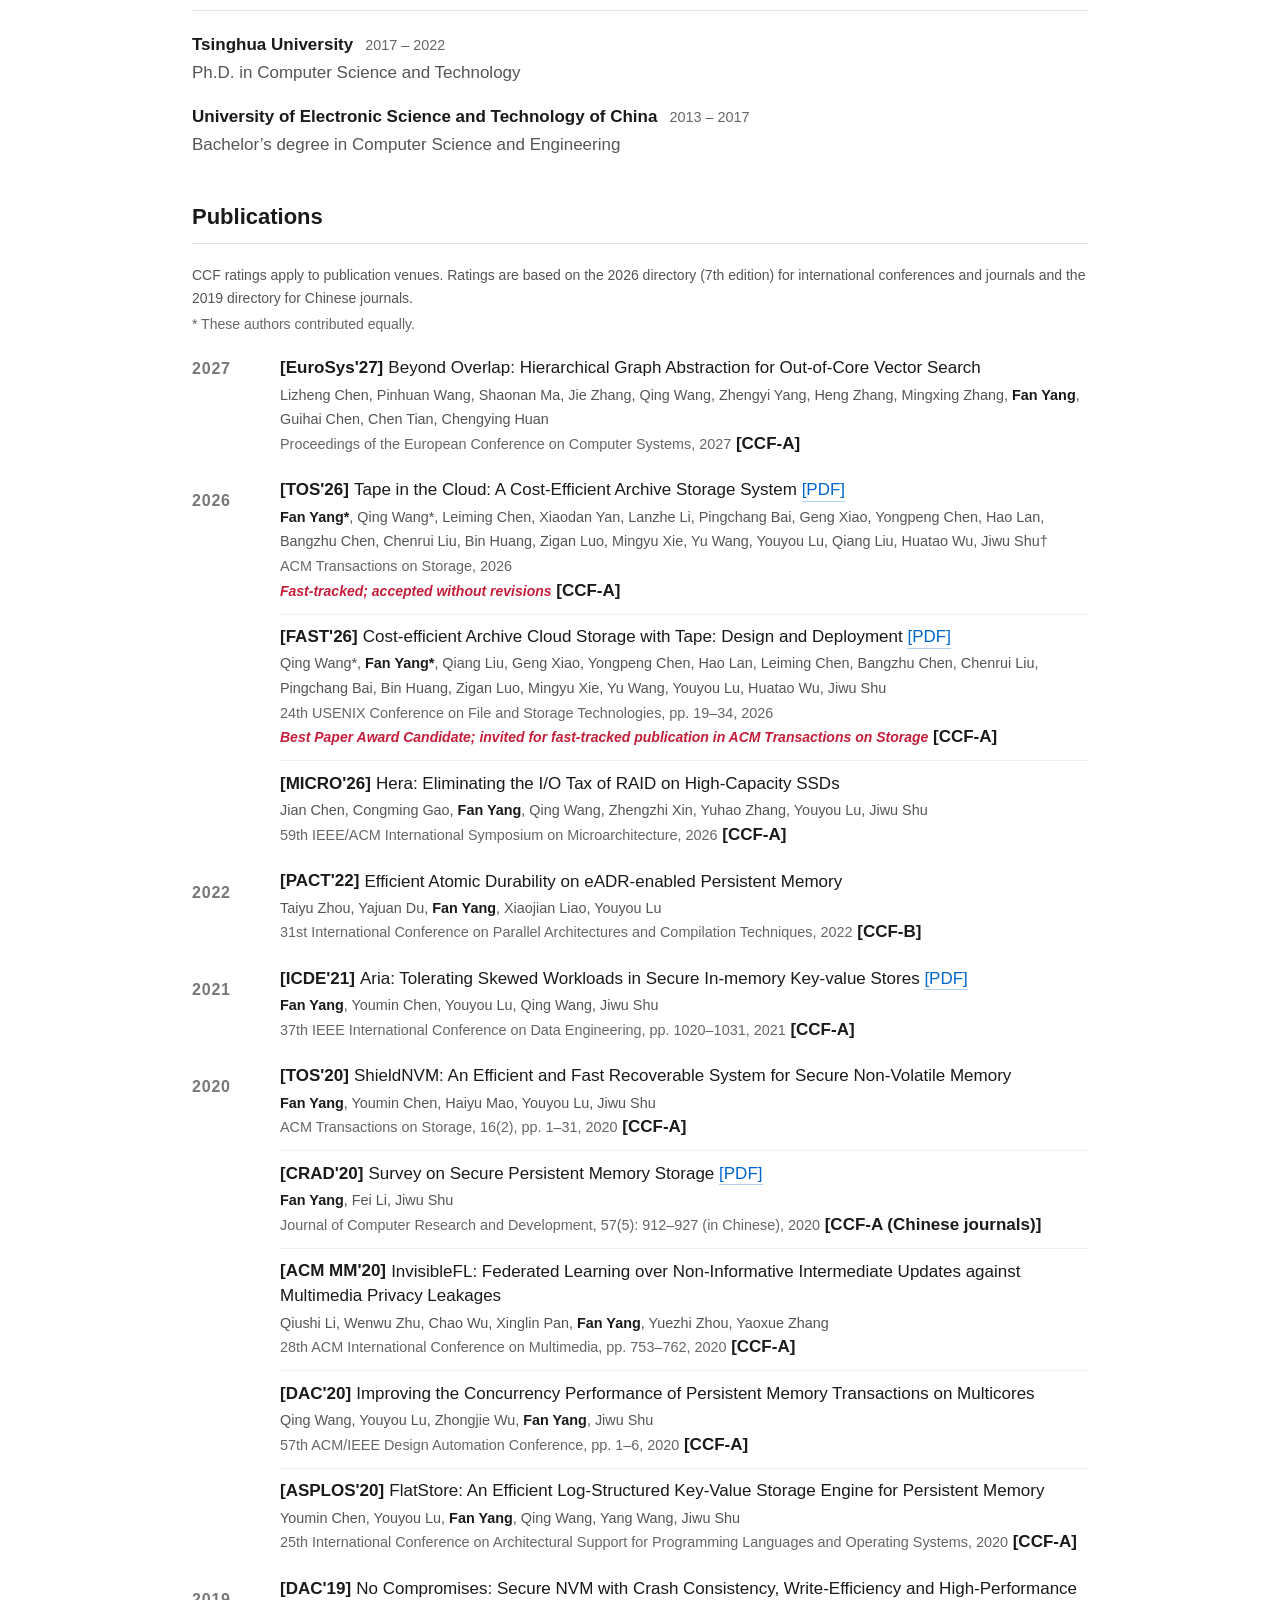
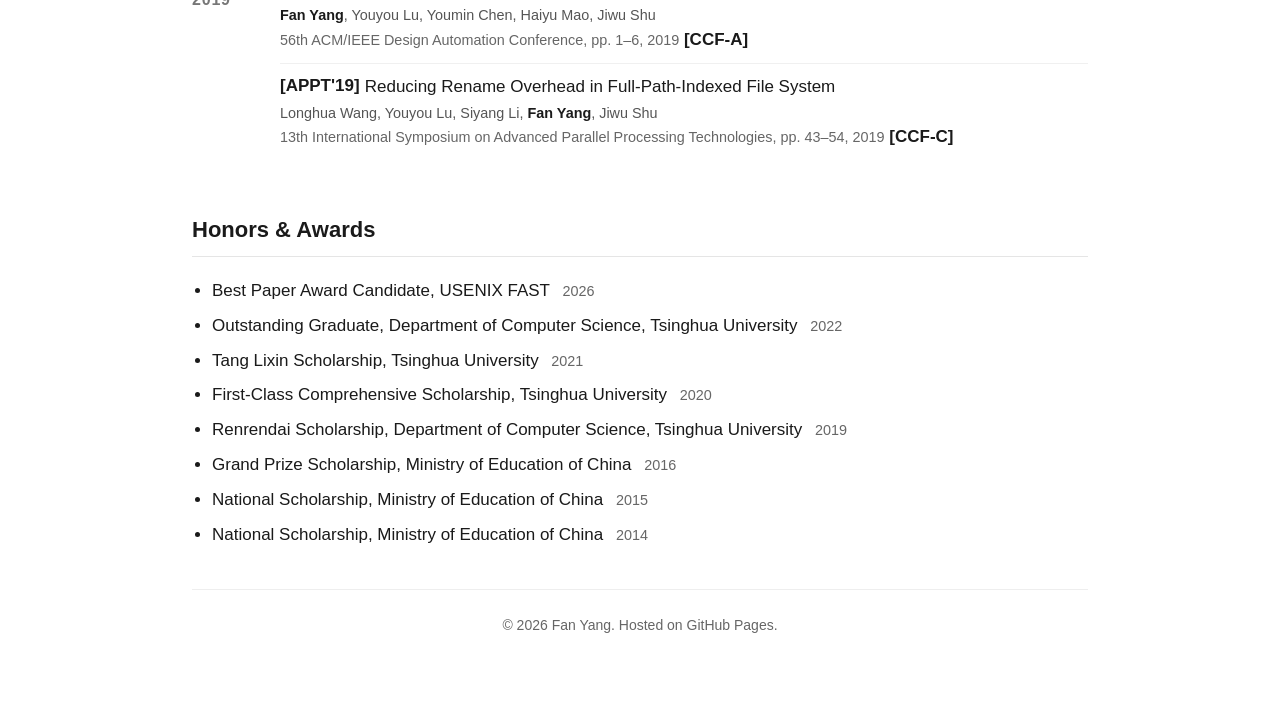
==== commit 07537b42: "x" ====
--- a/index.html
+++ b/index.html
@@ -5,18 +5,18 @@
   <meta name="viewport" content="width=device-width, initial-scale=1.0, viewport-fit=cover" />
   <meta name="theme-color" content="#ffffff" />
   <title>Fan Yang (杨帆) | yfrank1 | AI &amp; Cloud Storage</title>
-  <meta name="description" content="Fan Yang is a system architect at Huawei Cloud and a Tsinghua Ph.D., working on distributed storage, storage I/O offload, and memory systems for AI." />
+  <meta name="description" content="Fan Yang is a system architect at Huawei Cloud with a Ph.D. from Tsinghua University. His work focuses on distributed storage, storage I/O offloading, and memory systems for AI." />
   <meta name="keywords" content="Fan Yang, 杨帆, Huawei Cloud, Tsinghua University, distributed storage, storage architecture, I/O offload, persistent memory, KV cache" />
   <meta name="author" content="Fan Yang" />
   <link rel="canonical" href="https://yfrank1.github.io/" />
   <meta property="og:type" content="website" />
   <meta property="og:url" content="https://yfrank1.github.io/" />
   <meta property="og:title" content="Fan Yang (杨帆) | yfrank1 | AI &amp; Cloud Storage" />
-  <meta property="og:description" content="System architect at Huawei Cloud. Distributed storage, hardware–software co-design, and memory systems for AI." />
+  <meta property="og:description" content="Fan Yang is a system architect at Huawei Cloud specializing in distributed storage, hardware–software co-design, and memory systems for AI." />
   <meta property="og:locale" content="en_US" />
   <meta name="twitter:card" content="summary" />
   <meta name="twitter:title" content="Fan Yang (杨帆) | yfrank1 | AI &amp; Cloud Storage" />
-  <meta name="twitter:description" content="System architect at Huawei Cloud. Distributed storage, hardware–software co-design, and memory systems for AI." />
+  <meta name="twitter:description" content="Fan Yang is a system architect at Huawei Cloud specializing in distributed storage, hardware–software co-design, and memory systems for AI." />
   <link rel="icon" href="assets/yf-white.png" type="image/png" />
     <link rel="stylesheet" href="style.css?v=work-architecture-1" />
   <script type="application/ld+json">
@@ -65,35 +65,35 @@
     <main id="main">
       <section id="about">
         <h2>About Me</h2>
-        <p>I am a system architect at Huawei Cloud Storage,
-          where I work on the architecture and evolution of large-scale distributed storage systems.
-          My work connects storage software, networks, and hardware to improve performance, reliability, and resource efficiency.</p>
-        <p>My current focus also includes storage systems for AI, including KV cache management and tiering across memory and SSDs,
-          distributed memory pooling, and GPU-direct storage (GDS). I explore hardware–software co-design
+        <p>I am a system architect at Huawei Cloud,
+          where I design and evolve large-scale distributed storage systems.
+          My work brings together storage software, networking, and hardware to improve performance, reliability, and resource efficiency.</p>
+        <p>I also work on storage systems for AI, with a focus on KV cache management and tiering between memory and SSDs,
+          distributed memory pooling, and GPUDirect Storage (GDS). I explore hardware–software co-design
           to improve data access efficiency for AI training and inference.</p>
         <p>I received my Ph.D. in Computer Science and Technology from <a href="https://www.tsinghua.edu.cn/en/" class="blue-tag">Tsinghua University</a>
-          in 2022, advised by Prof. <a href="https://storage.cs.tsinghua.edu.cn/~jiwu-shu/" class="blue-tag">Jiwu Shu</a>
+          in 2022, under the supervision of Prof. <a href="https://storage.cs.tsinghua.edu.cn/~jiwu-shu/" class="blue-tag">Jiwu Shu</a>
           and Prof. <a href="https://storage.cs.tsinghua.edu.cn/~lu/" class="blue-tag">Youyou Lu</a>.</p>
       </section>
       <section id="work">
         <h2>Current Work</h2>
         <p class="experience-heading"><strong>Huawei Cloud · System Architect, Cloud Storage</strong><span class="period">Jul. 2022 – Present</span></p>
         <ul class="work-list">
-          <li><strong>Cloud storage architecture.</strong> Lead storage-pool architecture and technical planning across SSDs, HDDs, and tape,
+          <li><strong>Cloud storage architecture.</strong> I lead architectural design and technical planning for storage pools spanning SSDs, HDDs, and tape,
             supporting object, block, and file storage services.</li>
-          <li><strong>Storage I/O offload.</strong> Co-design data paths, protocols, and hardware acceleration to reduce software overhead
-            and bring new hardware capabilities into production systems.</li>
-          <li><strong>Memory systems for AI.</strong> Develop distributed memory pools and memory–SSD tiering for KV caches,
+          <li><strong>Storage I/O offloading.</strong> I co-design data paths, protocols, and hardware acceleration mechanisms to reduce software overhead
+            and integrate new hardware capabilities into production systems.</li>
+          <li><strong>Memory systems for AI.</strong> I develop distributed memory pools and memory–SSD tiering mechanisms for KV caches,
             focusing on capacity, data access latency, and network efficiency.</li>
-          <li><strong>Technical leadership.</strong> Lead a team of 30 engineers, coordinate architecture and product delivery across teams,
-            and connect university research with practical storage challenges.</li>
+          <li><strong>Technical leadership.</strong> I lead a team of 30 engineers, coordinate system architecture and product delivery across teams,
+            and collaborate with university researchers to address practical storage challenges.</li>
         </ul>
         <figure class="work-architecture">
-          <a class="work-architecture-image" href="assets/huawei-work-architecture.png?v=en-20261006" target="_blank" rel="noopener" aria-label="View the storage architecture diagram at full size">
-            <img src="assets/huawei-work-architecture.svg?v=en-20261006" width="1800" height="880" loading="lazy" decoding="async"
-              alt="Huawei Cloud storage architecture: object, file, block, and KV services above a core software platform with persistent storage and distributed memory pools. The responsibility boundary covers the software platform and its collaboration with hardware and storage media." />
+          <a class="work-architecture-image" href="assets/huawei-work-architecture.png?v=en-20261007" target="_blank" rel="noopener" aria-label="View the storage architecture diagram at full size">
+            <img src="assets/huawei-work-architecture.svg?v=en-20261007" width="1800" height="880" loading="lazy" decoding="async"
+              alt="Architecture for object, file, block, and KV services, built on a core software platform with persistent storage and distributed memory pools. The dashed boundary highlights my responsibilities for platform software and co-design across software, hardware, and storage media." />
           </a>
-          <figcaption>Storage platform architecture and scope of responsibility. <a href="assets/huawei-work-architecture.png?v=en-20261006" class="blue-tag" target="_blank" rel="noopener">View full size</a></figcaption>
+          <figcaption>Storage platform architecture and scope of responsibility. <a href="assets/huawei-work-architecture.png?v=en-20261007" class="blue-tag" target="_blank" rel="noopener">View diagram at full size</a></figcaption>
         </figure>
       </section>
       <section id="education">
@@ -107,8 +107,8 @@
       </section>
       <section id="publications">
         <h2>Publications</h2>
-        <p class="ccf-basis">CCF ratings refer to venues: international venues follow the 2026 (7th edition) directory; Chinese journals follow the 2019 Chinese-journal directory.</p>
-        <p class="publication-note">* Equal contribution.</p>
+        <p class="ccf-basis">CCF ratings apply to publication venues. Ratings are based on the 2026 directory (7th edition) for international conferences and journals and the 2019 directory for Chinese journals.</p>
+        <p class="publication-note">* These authors contributed equally.</p>
         <div id="paper-list" data-state="ready" data-count="13">
 <h3>2027</h3>
 <ul>
@@ -116,8 +116,8 @@
 </ul>
 <h3>2026</h3>
 <ul>
-<li><span class="paper-heading"><strong class="paper-venue-tag">[TOS&#39;26]</strong><a href="https://doi.org/10.1145/3849624" target="_blank" rel="noopener noreferrer" class="paper-title">Tape in the Cloud: A Cost-Efficient Archive Storage System</a> <a href="https://dl.acm.org/doi/pdf/10.1145/3849624" target="_blank" rel="noopener noreferrer" class="blue-tag">[PDF]</a></span><span class="authors"><strong class="highlight">Fan Yang*</strong>, Qing Wang*, Leiming Chen, Xiaodan Yan, Lanzhe Li, Pingchang Bai, Geng Xiao, Yongpeng Chen, Hao Lan, Bangzhu Chen, Chenrui Liu, Bin Huang, Zigan Luo, Mingyu Xie, Yu Wang, Youyou Lu, Qiang Liu, Huatao Wu, Jiwu Shu†</span><br><span class="venue-full">ACM Transactions on Storage, 2026</span><br><strong class="award"><em>Fast-Tracked, Accepted without revisions</em></strong> <span class="ccf-rating">[CCF-A]</span></li>
-<li><span class="paper-heading"><strong class="paper-venue-tag">[FAST&#39;26]</strong><a href="https://www.usenix.org/conference/fast26/presentation/wang" target="_blank" rel="noopener noreferrer" class="paper-title">Cost-efficient Archive Cloud Storage with Tape: Design and Deployment</a> <a href="https://www.usenix.org/system/files/fast26-wang.pdf" target="_blank" rel="noopener noreferrer" class="blue-tag">[PDF]</a></span><span class="authors">Qing Wang*, <strong class="highlight">Fan Yang*</strong>, Qiang Liu, Geng Xiao, Yongpeng Chen, Hao Lan, Leiming Chen, Bangzhu Chen, Chenrui Liu, Pingchang Bai, Bin Huang, Zigan Luo, Mingyu Xie, Yu Wang, Youyou Lu, Huatao Wu, Jiwu Shu</span><br><span class="venue-full">24th USENIX Conference on File and Storage Technologies, pp. 19–34, 2026</span><br><strong class="award"><em>Best Paper Award Candidate, Invited for fast-tracked publication in ACM Transactions on Storage</em></strong> <span class="ccf-rating">[CCF-A]</span></li>
+<li><span class="paper-heading"><strong class="paper-venue-tag">[TOS&#39;26]</strong><a href="https://doi.org/10.1145/3849624" target="_blank" rel="noopener noreferrer" class="paper-title">Tape in the Cloud: A Cost-Efficient Archive Storage System</a> <a href="https://dl.acm.org/doi/pdf/10.1145/3849624" target="_blank" rel="noopener noreferrer" class="blue-tag">[PDF]</a></span><span class="authors"><strong class="highlight">Fan Yang*</strong>, Qing Wang*, Leiming Chen, Xiaodan Yan, Lanzhe Li, Pingchang Bai, Geng Xiao, Yongpeng Chen, Hao Lan, Bangzhu Chen, Chenrui Liu, Bin Huang, Zigan Luo, Mingyu Xie, Yu Wang, Youyou Lu, Qiang Liu, Huatao Wu, Jiwu Shu†</span><br><span class="venue-full">ACM Transactions on Storage, 2026</span><br><strong class="award"><em>Fast-tracked; accepted without revisions</em></strong> <span class="ccf-rating">[CCF-A]</span></li>
+<li><span class="paper-heading"><strong class="paper-venue-tag">[FAST&#39;26]</strong><a href="https://www.usenix.org/conference/fast26/presentation/wang" target="_blank" rel="noopener noreferrer" class="paper-title">Cost-efficient Archive Cloud Storage with Tape: Design and Deployment</a> <a href="https://www.usenix.org/system/files/fast26-wang.pdf" target="_blank" rel="noopener noreferrer" class="blue-tag">[PDF]</a></span><span class="authors">Qing Wang*, <strong class="highlight">Fan Yang*</strong>, Qiang Liu, Geng Xiao, Yongpeng Chen, Hao Lan, Leiming Chen, Bangzhu Chen, Chenrui Liu, Pingchang Bai, Bin Huang, Zigan Luo, Mingyu Xie, Yu Wang, Youyou Lu, Huatao Wu, Jiwu Shu</span><br><span class="venue-full">24th USENIX Conference on File and Storage Technologies, pp. 19–34, 2026</span><br><strong class="award"><em>Best Paper Award Candidate; invited for fast-tracked publication in ACM Transactions on Storage</em></strong> <span class="ccf-rating">[CCF-A]</span></li>
 <li><span class="paper-heading"><strong class="paper-venue-tag">[MICRO&#39;26]</strong><span class="paper-title">Hera: Eliminating the I/O Tax of RAID on High-Capacity SSDs</span></span><span class="authors">Jian Chen, Congming Gao, <strong class="highlight">Fan Yang</strong>, Qing Wang, Zhengzhi Xin, Yuhao Zhang, Youyou Lu, Jiwu Shu</span><br><span class="venue-full">59th IEEE/ACM International Symposium on Microarchitecture, 2026</span> <span class="ccf-rating">[CCF-A]</span></li>
 </ul>
 <h3>2022</h3>
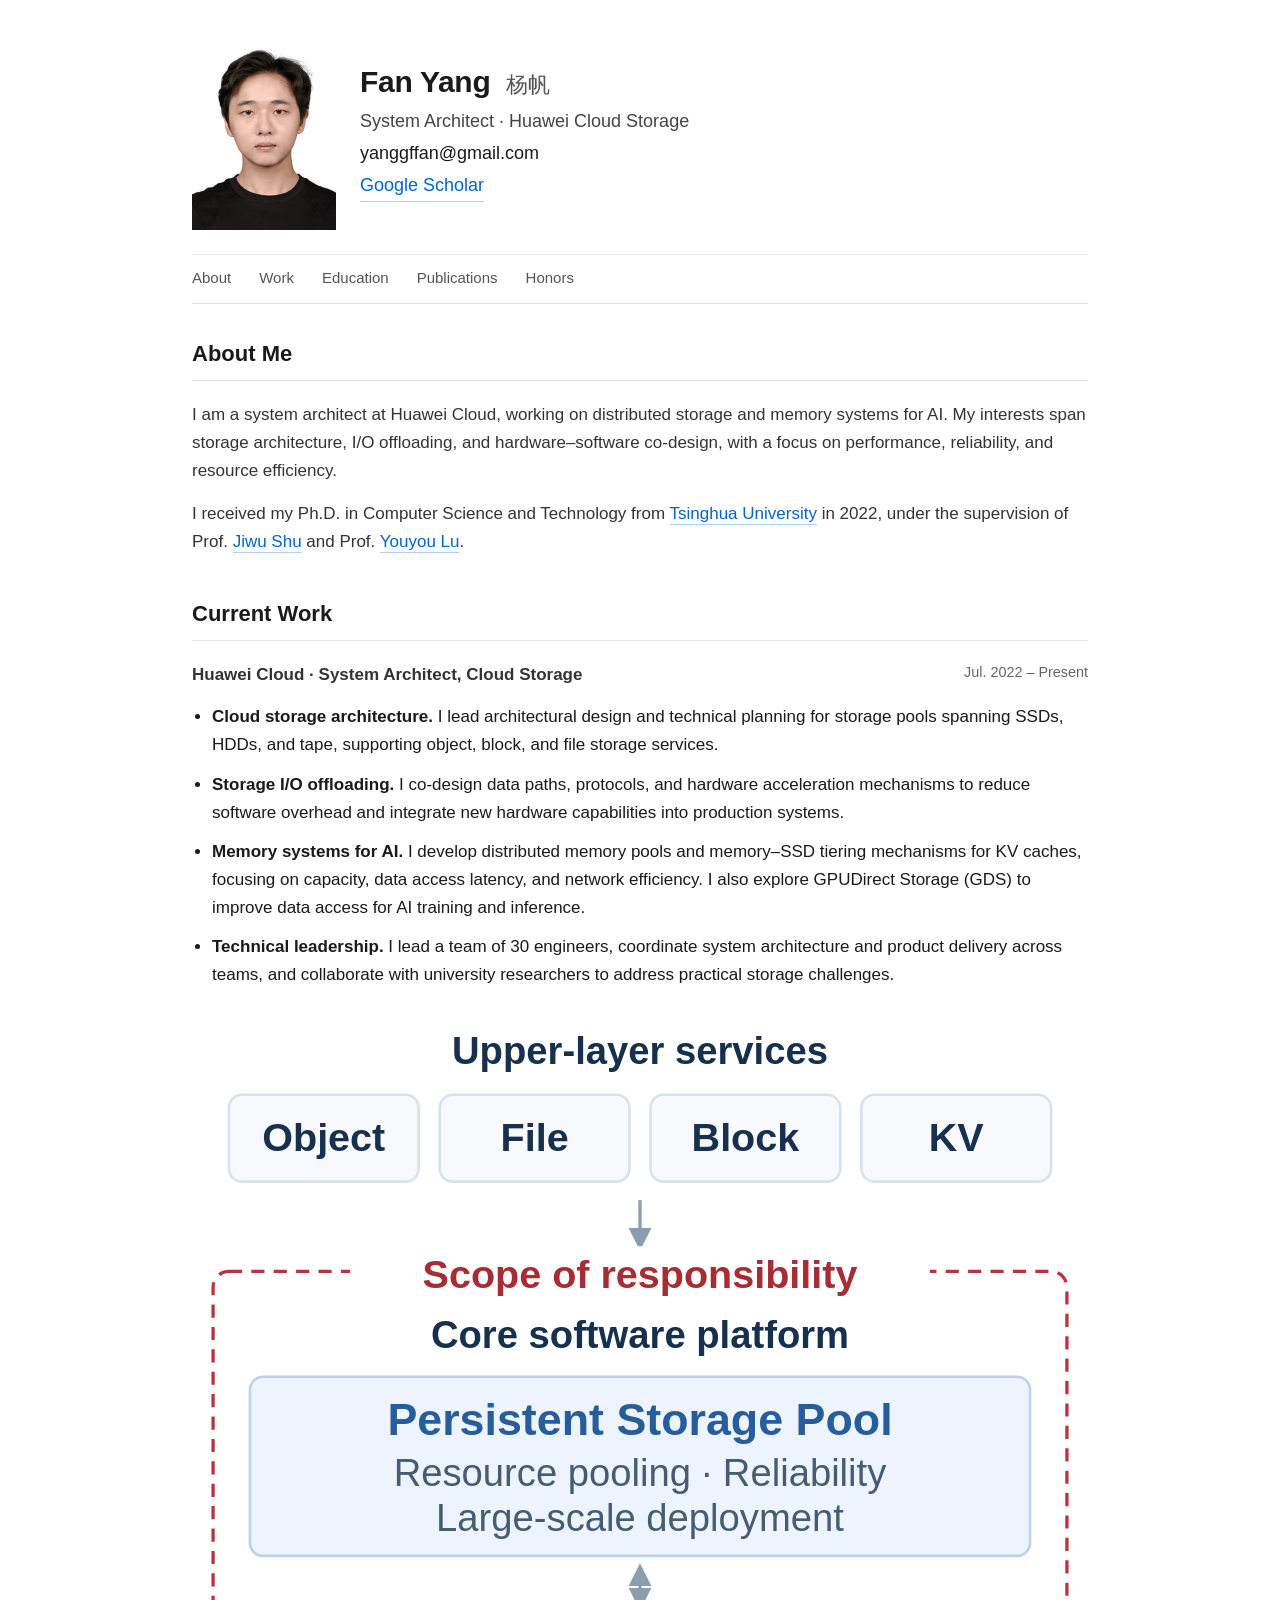
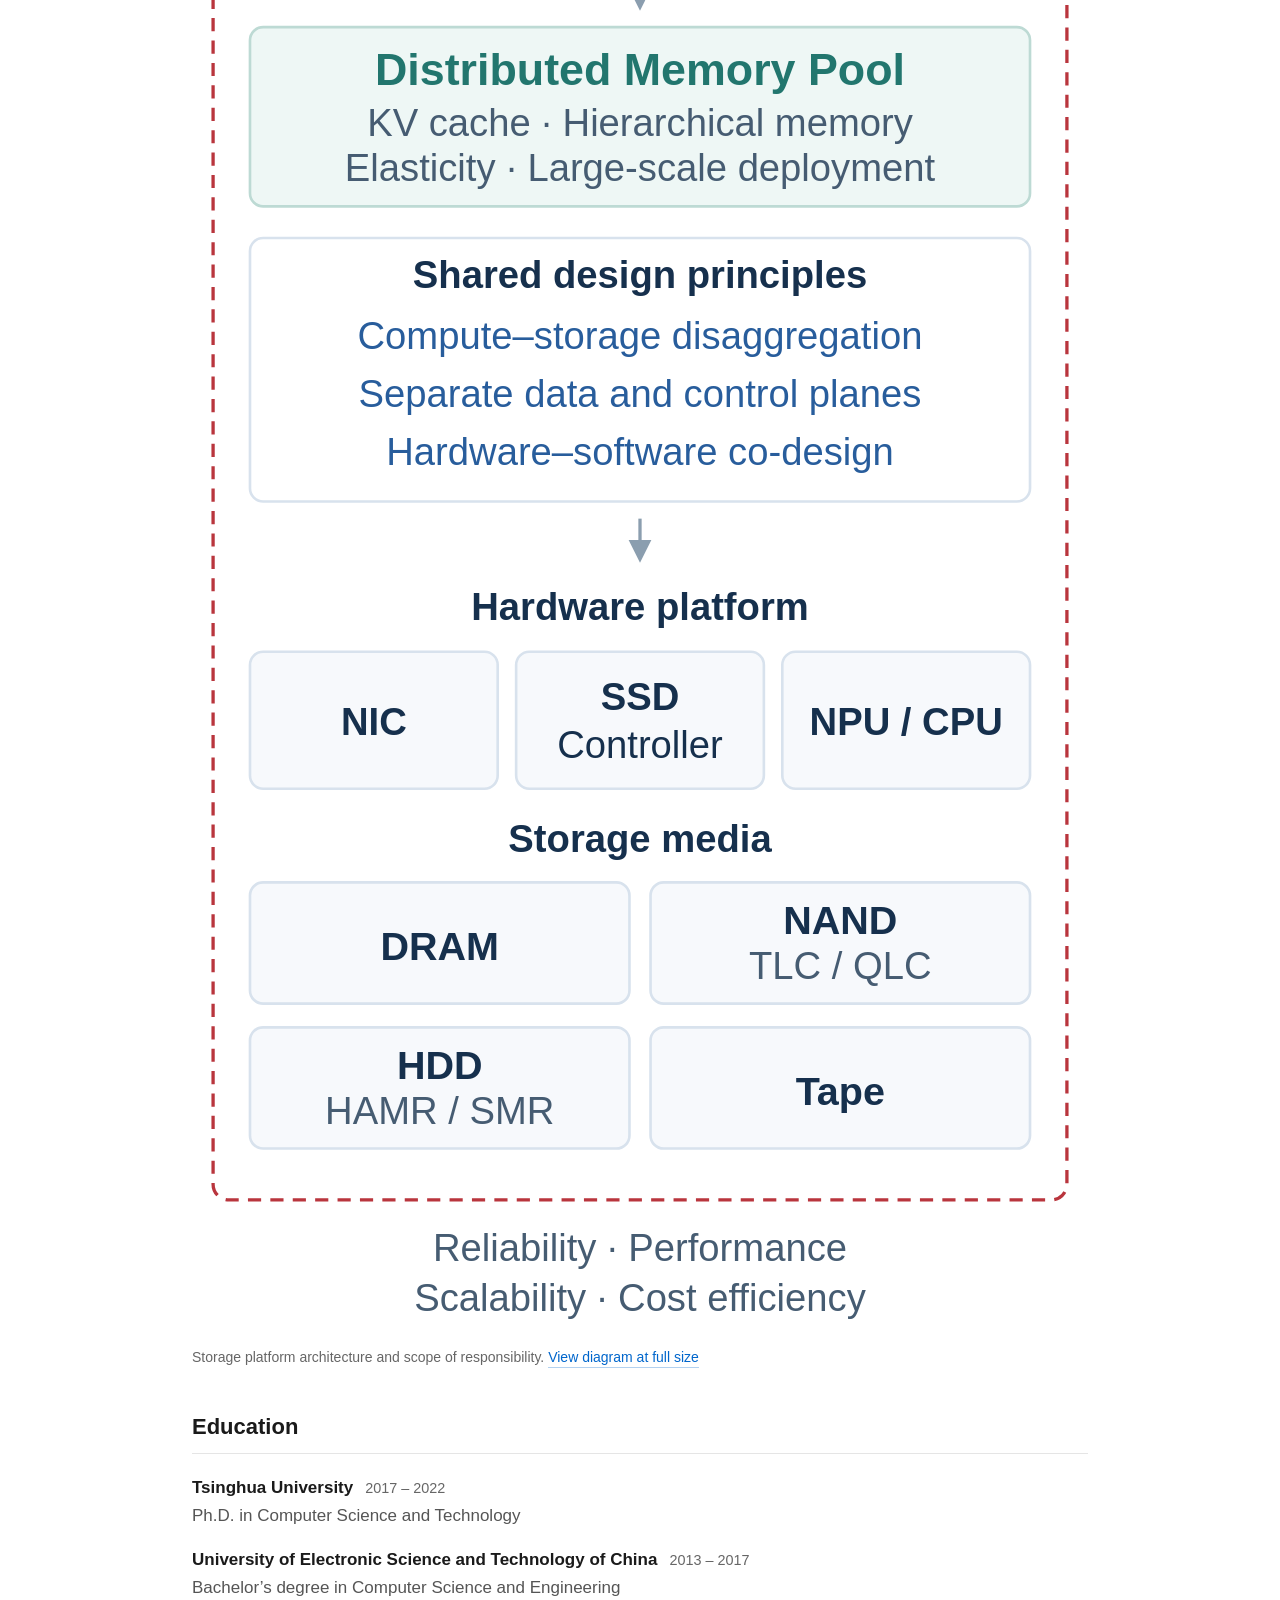
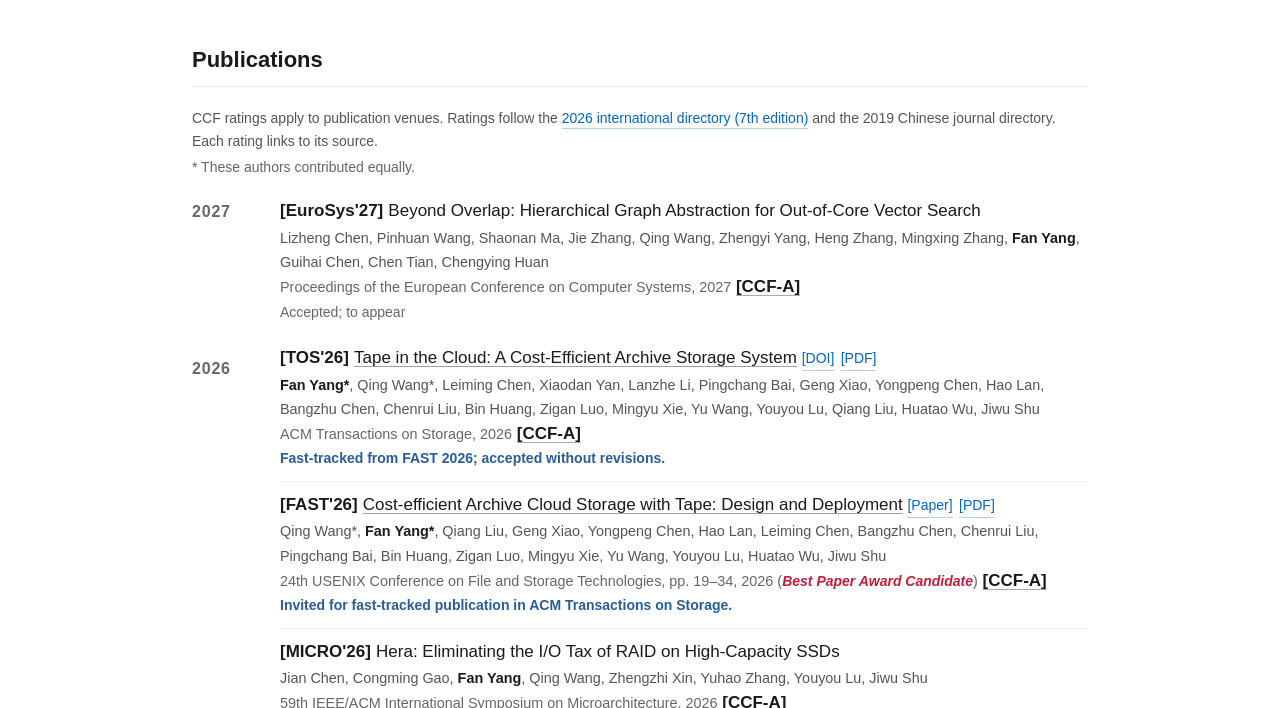
==== commit 0de1b8a0: "Initial website" ====
--- a/index.html
+++ b/index.html
@@ -13,12 +13,20 @@
   <meta property="og:url" content="https://yfrank1.github.io/" />
   <meta property="og:title" content="Fan Yang (杨帆) | yfrank1 | AI &amp; Cloud Storage" />
   <meta property="og:description" content="Fan Yang is a system architect at Huawei Cloud specializing in distributed storage, hardware–software co-design, and memory systems for AI." />
+  <meta property="og:image" content="https://yfrank1.github.io/assets/social-card.png" />
+  <meta property="og:image:type" content="image/png" />
+  <meta property="og:image:width" content="1200" />
+  <meta property="og:image:height" content="630" />
+  <meta property="og:image:alt" content="Fan Yang — AI &amp; Cloud Storage" />
   <meta property="og:locale" content="en_US" />
-  <meta name="twitter:card" content="summary" />
+  <meta name="twitter:card" content="summary_large_image" />
   <meta name="twitter:title" content="Fan Yang (杨帆) | yfrank1 | AI &amp; Cloud Storage" />
   <meta name="twitter:description" content="Fan Yang is a system architect at Huawei Cloud specializing in distributed storage, hardware–software co-design, and memory systems for AI." />
-  <link rel="icon" href="assets/yf-white.png" type="image/png" />
-    <link rel="stylesheet" href="style.css?v=work-architecture-1" />
+  <meta name="twitter:image" content="https://yfrank1.github.io/assets/social-card.png" />
+  <meta name="twitter:image:alt" content="Fan Yang — AI &amp; Cloud Storage" />
+  <link rel="icon" href="assets/favicon.svg" type="image/svg+xml" />
+  <link rel="icon" href="assets/favicon-48.png" type="image/png" sizes="48x48" />
+  <link rel="stylesheet" href="style.css?v=20261011" />
   <script type="application/ld+json">
   {
     "@context": "https://schema.org",
@@ -35,6 +43,7 @@
       {"@type": "CollegeOrUniversity", "name": "University of Electronic Science and Technology of China"}
     ],
     "url": "https://yfrank1.github.io/",
+    "image": "https://yfrank1.github.io/assets/yf-portrait-432.webp",
     "email": "mailto:yanggffan@gmail.com",
     "sameAs": ["https://storage.cs.tsinghua.edu.cn/~yf/", "https://scholar.google.com/citations?user=eyyrEU0AAAAJ&hl=en"],
     "knowsAbout": ["distributed storage", "storage architecture", "storage I/O offload", "hardware–software co-design", "persistent memory", "KV cache", "memory pooling"]
@@ -45,7 +54,9 @@
   <a class="skip-link" href="#main">Skip to content</a>
   <div class="page-wrap">
     <header class="header-flex">
-      <img src="assets/yf-white.png" alt="Fan Yang" class="profile-portrait" width="1071" height="1469" fetchpriority="high" />
+      <img src="assets/yf-portrait-288.webp" srcset="assets/yf-portrait-288.webp 288w, assets/yf-portrait-432.webp 432w"
+        sizes="(max-width: 567px) 88px, (min-width: 768px) 144px, 112px"
+        alt="Fan Yang" class="profile-portrait" width="288" height="395" fetchpriority="high" />
       <div class="info">
         <h1>Fan Yang <span class="name-zh" lang="zh-CN">杨帆</span></h1>
         <p>System Architect · Huawei Cloud Storage</p>
@@ -65,12 +76,9 @@
     <main id="main">
       <section id="about">
         <h2>About Me</h2>
-        <p>I am a system architect at Huawei Cloud,
-          where I design and evolve large-scale distributed storage systems.
-          My work brings together storage software, networking, and hardware to improve performance, reliability, and resource efficiency.</p>
-        <p>I also work on storage systems for AI, with a focus on KV cache management and tiering between memory and SSDs,
-          distributed memory pooling, and GPUDirect Storage (GDS). I explore hardware–software co-design
-          to improve data access efficiency for AI training and inference.</p>
+        <p>I am a system architect at Huawei Cloud, working on distributed storage and memory systems for AI.
+          My interests span storage architecture, I/O offloading, and hardware–software co-design,
+          with a focus on performance, reliability, and resource efficiency.</p>
         <p>I received my Ph.D. in Computer Science and Technology from <a href="https://www.tsinghua.edu.cn/en/" class="blue-tag">Tsinghua University</a>
           in 2022, under the supervision of Prof. <a href="https://storage.cs.tsinghua.edu.cn/~jiwu-shu/" class="blue-tag">Jiwu Shu</a>
           and Prof. <a href="https://storage.cs.tsinghua.edu.cn/~lu/" class="blue-tag">Youyou Lu</a>.</p>
@@ -84,14 +92,18 @@
           <li><strong>Storage I/O offloading.</strong> I co-design data paths, protocols, and hardware acceleration mechanisms to reduce software overhead
             and integrate new hardware capabilities into production systems.</li>
           <li><strong>Memory systems for AI.</strong> I develop distributed memory pools and memory–SSD tiering mechanisms for KV caches,
-            focusing on capacity, data access latency, and network efficiency.</li>
+            focusing on capacity, data access latency, and network efficiency. I also explore GPUDirect Storage (GDS)
+            to improve data access for AI training and inference.</li>
           <li><strong>Technical leadership.</strong> I lead a team of 30 engineers, coordinate system architecture and product delivery across teams,
             and collaborate with university researchers to address practical storage challenges.</li>
         </ul>
         <figure class="work-architecture">
           <a class="work-architecture-image" href="assets/huawei-work-architecture.png?v=en-20261007" target="_blank" rel="noopener" aria-label="View the storage architecture diagram at full size">
-            <img src="assets/huawei-work-architecture.svg?v=en-20261007" width="1800" height="880" loading="lazy" decoding="async"
-              alt="Architecture for object, file, block, and KV services, built on a core software platform with persistent storage and distributed memory pools. The dashed boundary highlights my responsibilities for platform software and co-design across software, hardware, and storage media." />
+            <picture>
+              <source media="(max-width: 567px)" srcset="assets/huawei-work-architecture-mobile.svg" width="680" height="1460" />
+              <img src="assets/huawei-work-architecture.svg?v=en-20261007" width="1800" height="880" loading="lazy" decoding="async"
+                alt="Architecture for object, file, block, and KV services, built on a core software platform with persistent storage and distributed memory pools. The dashed boundary highlights my responsibilities for platform software and co-design across software, hardware, and storage media." />
+            </picture>
           </a>
           <figcaption>Storage platform architecture and scope of responsibility. <a href="assets/huawei-work-architecture.png?v=en-20261007" class="blue-tag" target="_blank" rel="noopener">View diagram at full size</a></figcaption>
         </figure>
@@ -107,39 +119,40 @@
       </section>
       <section id="publications">
         <h2>Publications</h2>
-        <p class="ccf-basis">CCF ratings apply to publication venues. Ratings are based on the 2026 directory (7th edition) for international conferences and journals and the 2019 directory for Chinese journals.</p>
+        <p class="ccf-basis">CCF ratings apply to publication venues. Ratings follow the <a href="https://www.ccf.org.cn/Academic_Evaluation/By_category/" class="blue-tag">2026 international directory (7th edition)</a>
+          and the 2019 Chinese journal directory. Each rating links to its source.</p>
         <p class="publication-note">* These authors contributed equally.</p>
         <div id="paper-list" data-state="ready" data-count="13">
 <h3>2027</h3>
 <ul>
-<li><span class="paper-heading"><strong class="paper-venue-tag">[EuroSys&#39;27]</strong><span class="paper-title">Beyond Overlap: Hierarchical Graph Abstraction for Out-of-Core Vector Search</span></span><span class="authors">Lizheng Chen, Pinhuan Wang, Shaonan Ma, Jie Zhang, Qing Wang, Zhengyi Yang, Heng Zhang, Mingxing Zhang, <strong class="highlight">Fan Yang</strong>, Guihai Chen, Chen Tian, Chengying Huan</span><br><span class="venue-full">Proceedings of the European Conference on Computer Systems, 2027</span> <span class="ccf-rating">[CCF-A]</span></li>
+<li><span class="paper-heading"><strong class="paper-venue-tag">[EuroSys&#39;27]</strong><span class="paper-title">Beyond Overlap: Hierarchical Graph Abstraction for Out-of-Core Vector Search</span></span><span class="authors">Lizheng Chen, Pinhuan Wang, Shaonan Ma, Jie Zhang, Qing Wang, Zhengyi Yang, Heng Zhang, Mingxing Zhang, <strong class="highlight">Fan Yang</strong>, Guihai Chen, Chen Tian, Chengying Huan</span><br><span class="venue-full">Proceedings of the European Conference on Computer Systems, 2027</span> <a href="https://www.ccf.org.cn/Academic_Evaluation/By_category/" target="_blank" rel="noopener noreferrer" class="ccf-rating" aria-label="CCF-A classification source for EuroSys&#39;27">[CCF-A]</a><br><span class="paper-note">Accepted; to appear</span></li>
 </ul>
 <h3>2026</h3>
 <ul>
-<li><span class="paper-heading"><strong class="paper-venue-tag">[TOS&#39;26]</strong><a href="https://doi.org/10.1145/3849624" target="_blank" rel="noopener noreferrer" class="paper-title">Tape in the Cloud: A Cost-Efficient Archive Storage System</a> <a href="https://dl.acm.org/doi/pdf/10.1145/3849624" target="_blank" rel="noopener noreferrer" class="blue-tag">[PDF]</a></span><span class="authors"><strong class="highlight">Fan Yang*</strong>, Qing Wang*, Leiming Chen, Xiaodan Yan, Lanzhe Li, Pingchang Bai, Geng Xiao, Yongpeng Chen, Hao Lan, Bangzhu Chen, Chenrui Liu, Bin Huang, Zigan Luo, Mingyu Xie, Yu Wang, Youyou Lu, Qiang Liu, Huatao Wu, Jiwu Shu†</span><br><span class="venue-full">ACM Transactions on Storage, 2026</span><br><strong class="award"><em>Fast-tracked; accepted without revisions</em></strong> <span class="ccf-rating">[CCF-A]</span></li>
-<li><span class="paper-heading"><strong class="paper-venue-tag">[FAST&#39;26]</strong><a href="https://www.usenix.org/conference/fast26/presentation/wang" target="_blank" rel="noopener noreferrer" class="paper-title">Cost-efficient Archive Cloud Storage with Tape: Design and Deployment</a> <a href="https://www.usenix.org/system/files/fast26-wang.pdf" target="_blank" rel="noopener noreferrer" class="blue-tag">[PDF]</a></span><span class="authors">Qing Wang*, <strong class="highlight">Fan Yang*</strong>, Qiang Liu, Geng Xiao, Yongpeng Chen, Hao Lan, Leiming Chen, Bangzhu Chen, Chenrui Liu, Pingchang Bai, Bin Huang, Zigan Luo, Mingyu Xie, Yu Wang, Youyou Lu, Huatao Wu, Jiwu Shu</span><br><span class="venue-full">24th USENIX Conference on File and Storage Technologies, pp. 19–34, 2026</span><br><strong class="award"><em>Best Paper Award Candidate; invited for fast-tracked publication in ACM Transactions on Storage</em></strong> <span class="ccf-rating">[CCF-A]</span></li>
-<li><span class="paper-heading"><strong class="paper-venue-tag">[MICRO&#39;26]</strong><span class="paper-title">Hera: Eliminating the I/O Tax of RAID on High-Capacity SSDs</span></span><span class="authors">Jian Chen, Congming Gao, <strong class="highlight">Fan Yang</strong>, Qing Wang, Zhengzhi Xin, Yuhao Zhang, Youyou Lu, Jiwu Shu</span><br><span class="venue-full">59th IEEE/ACM International Symposium on Microarchitecture, 2026</span> <span class="ccf-rating">[CCF-A]</span></li>
+<li><span class="paper-heading"><strong class="paper-venue-tag">[TOS&#39;26]</strong><a href="https://doi.org/10.1145/3849624" target="_blank" rel="noopener noreferrer" class="paper-title">Tape in the Cloud: A Cost-Efficient Archive Storage System</a> <span class="paper-resources"><a href="https://doi.org/10.1145/3849624" target="_blank" rel="noopener noreferrer" class="blue-tag paper-resource" aria-label="DOI: Tape in the Cloud: A Cost-Efficient Archive Storage System">[DOI]</a> <a href="https://dl.acm.org/doi/pdf/10.1145/3849624" target="_blank" rel="noopener noreferrer" class="blue-tag paper-resource" aria-label="PDF: Tape in the Cloud: A Cost-Efficient Archive Storage System">[PDF]</a></span></span><span class="authors"><strong class="highlight">Fan Yang*</strong>, Qing Wang*, Leiming Chen, Xiaodan Yan, Lanzhe Li, Pingchang Bai, Geng Xiao, Yongpeng Chen, Hao Lan, Bangzhu Chen, Chenrui Liu, Bin Huang, Zigan Luo, Mingyu Xie, Yu Wang, Youyou Lu, Qiang Liu, Huatao Wu, Jiwu Shu</span><br><span class="venue-full">ACM Transactions on Storage, 2026</span> <a href="https://www.ccf.org.cn/Academic_Evaluation/By_category/" target="_blank" rel="noopener noreferrer" class="ccf-rating" aria-label="CCF-A classification source for TOS&#39;26">[CCF-A]</a><br><span class="paper-note paper-note-highlight">Fast-tracked from FAST 2026; accepted without revisions.</span></li>
+<li><span class="paper-heading"><strong class="paper-venue-tag">[FAST&#39;26]</strong><a href="https://www.usenix.org/conference/fast26/presentation/wang" target="_blank" rel="noopener noreferrer" class="paper-title">Cost-efficient Archive Cloud Storage with Tape: Design and Deployment</a> <span class="paper-resources"><a href="https://www.usenix.org/conference/fast26/presentation/wang" target="_blank" rel="noopener noreferrer" class="blue-tag paper-resource" aria-label="Paper: Cost-efficient Archive Cloud Storage with Tape: Design and Deployment">[Paper]</a> <a href="https://www.usenix.org/system/files/fast26-wang.pdf" target="_blank" rel="noopener noreferrer" class="blue-tag paper-resource" aria-label="PDF: Cost-efficient Archive Cloud Storage with Tape: Design and Deployment">[PDF]</a></span></span><span class="authors">Qing Wang*, <strong class="highlight">Fan Yang*</strong>, Qiang Liu, Geng Xiao, Yongpeng Chen, Hao Lan, Leiming Chen, Bangzhu Chen, Chenrui Liu, Pingchang Bai, Bin Huang, Zigan Luo, Mingyu Xie, Yu Wang, Youyou Lu, Huatao Wu, Jiwu Shu</span><br><span class="venue-full">24th USENIX Conference on File and Storage Technologies, pp. 19–34, 2026 (<strong class="award-inline"><em>Best Paper Award Candidate</em></strong>)</span> <a href="https://www.ccf.org.cn/Academic_Evaluation/By_category/" target="_blank" rel="noopener noreferrer" class="ccf-rating" aria-label="CCF-A classification source for FAST&#39;26">[CCF-A]</a><br><span class="paper-note paper-note-highlight">Invited for fast-tracked publication in ACM Transactions on Storage.</span></li>
+<li><span class="paper-heading"><strong class="paper-venue-tag">[MICRO&#39;26]</strong><span class="paper-title">Hera: Eliminating the I/O Tax of RAID on High-Capacity SSDs</span></span><span class="authors">Jian Chen, Congming Gao, <strong class="highlight">Fan Yang</strong>, Qing Wang, Zhengzhi Xin, Yuhao Zhang, Youyou Lu, Jiwu Shu</span><br><span class="venue-full">59th IEEE/ACM International Symposium on Microarchitecture, 2026</span> <a href="https://www.ccf.org.cn/Academic_Evaluation/By_category/" target="_blank" rel="noopener noreferrer" class="ccf-rating" aria-label="CCF-A classification source for MICRO&#39;26">[CCF-A]</a></li>
 </ul>
 <h3>2022</h3>
 <ul>
-<li><span class="paper-heading"><strong class="paper-venue-tag">[PACT&#39;22]</strong><a href="https://doi.org/10.1145/3559009.3569676" target="_blank" rel="noopener noreferrer" class="paper-title">Efficient Atomic Durability on eADR-enabled Persistent Memory</a></span><span class="authors">Taiyu Zhou, Yajuan Du, <strong class="highlight">Fan Yang</strong>, Xiaojian Liao, Youyou Lu</span><br><span class="venue-full">31st International Conference on Parallel Architectures and Compilation Techniques, 2022</span> <span class="ccf-rating">[CCF-B]</span></li>
+<li><span class="paper-heading"><strong class="paper-venue-tag">[PACT&#39;22]</strong><a href="https://doi.org/10.1145/3559009.3569676" target="_blank" rel="noopener noreferrer" class="paper-title">Efficient Atomic Durability on eADR-enabled Persistent Memory</a> <span class="paper-resources"><a href="https://doi.org/10.1145/3559009.3569676" target="_blank" rel="noopener noreferrer" class="blue-tag paper-resource" aria-label="DOI: Efficient Atomic Durability on eADR-enabled Persistent Memory">[DOI]</a></span></span><span class="authors">Taiyu Zhou, Yajuan Du, <strong class="highlight">Fan Yang</strong>, Xiaojian Liao, Youyou Lu</span><br><span class="venue-full">31st International Conference on Parallel Architectures and Compilation Techniques, 2022</span> <a href="https://www.ccf.org.cn/Academic_Evaluation/By_category/" target="_blank" rel="noopener noreferrer" class="ccf-rating" aria-label="CCF-B classification source for PACT&#39;22">[CCF-B]</a></li>
 </ul>
 <h3>2021</h3>
 <ul>
-<li><span class="paper-heading"><strong class="paper-venue-tag">[ICDE&#39;21]</strong><a href="https://doi.org/10.1109/ICDE51399.2021.00093" target="_blank" rel="noopener noreferrer" class="paper-title">Aria: Tolerating Skewed Workloads in Secure In-memory Key-value Stores</a> <a href="https://storage.cs.tsinghua.edu.cn/papers/icde21-aria.pdf" target="_blank" rel="noopener noreferrer" class="blue-tag">[PDF]</a></span><span class="authors"><strong class="highlight">Fan Yang</strong>, Youmin Chen, Youyou Lu, Qing Wang, Jiwu Shu</span><br><span class="venue-full">37th IEEE International Conference on Data Engineering, pp. 1020–1031, 2021</span> <span class="ccf-rating">[CCF-A]</span></li>
+<li><span class="paper-heading"><strong class="paper-venue-tag">[ICDE&#39;21]</strong><a href="https://doi.org/10.1109/ICDE51399.2021.00093" target="_blank" rel="noopener noreferrer" class="paper-title">Aria: Tolerating Skewed Workloads in Secure In-memory Key-value Stores</a> <span class="paper-resources"><a href="https://doi.org/10.1109/ICDE51399.2021.00093" target="_blank" rel="noopener noreferrer" class="blue-tag paper-resource" aria-label="DOI: Aria: Tolerating Skewed Workloads in Secure In-memory Key-value Stores">[DOI]</a> <a href="https://storage.cs.tsinghua.edu.cn/papers/icde21-aria.pdf" target="_blank" rel="noopener noreferrer" class="blue-tag paper-resource" aria-label="PDF: Aria: Tolerating Skewed Workloads in Secure In-memory Key-value Stores">[PDF]</a></span></span><span class="authors"><strong class="highlight">Fan Yang</strong>, Youmin Chen, Youyou Lu, Qing Wang, Jiwu Shu</span><br><span class="venue-full">37th IEEE International Conference on Data Engineering, pp. 1020–1031, 2021</span> <a href="https://www.ccf.org.cn/Academic_Evaluation/By_category/" target="_blank" rel="noopener noreferrer" class="ccf-rating" aria-label="CCF-A classification source for ICDE&#39;21">[CCF-A]</a></li>
 </ul>
 <h3>2020</h3>
 <ul>
-<li><span class="paper-heading"><strong class="paper-venue-tag">[TOS&#39;20]</strong><a href="https://storage.cs.tsinghua.edu.cn/papers/tos20shieldnvm.pdf" target="_blank" rel="noopener noreferrer" class="paper-title">ShieldNVM: An Efficient and Fast Recoverable System for Secure Non-Volatile Memory</a></span><span class="authors"><strong class="highlight">Fan Yang</strong>, Youmin Chen, Haiyu Mao, Youyou Lu, Jiwu Shu</span><br><span class="venue-full">ACM Transactions on Storage, 16(2), pp. 1–31, 2020</span> <span class="ccf-rating">[CCF-A]</span></li>
-<li><span class="paper-heading"><strong class="paper-venue-tag">[CRAD&#39;20]</strong><a href="https://doi.org/10.7544/issn1000-1239.2020.20190820" target="_blank" rel="noopener noreferrer" class="paper-title">Survey on Secure Persistent Memory Storage</a> <a href="https://crad.ict.ac.cn/cn/article/pdf/preview/10.7544/issn1000-1239.2020.20190820.pdf" target="_blank" rel="noopener noreferrer" class="blue-tag">[PDF]</a></span><span class="authors"><strong class="highlight">Fan Yang</strong>, Fei Li, Jiwu Shu</span><br><span class="venue-full">Journal of Computer Research and Development, 57(5): 912–927 (in Chinese), 2020</span> <span class="ccf-rating">[CCF-A (Chinese journals)]</span></li>
-<li><span class="paper-heading"><strong class="paper-venue-tag">[ACM MM&#39;20]</strong><a href="https://doi.org/10.1145/3394171.3413923" target="_blank" rel="noopener noreferrer" class="paper-title">InvisibleFL: Federated Learning over Non-Informative Intermediate Updates against Multimedia Privacy Leakages</a></span><span class="authors">Qiushi Li, Wenwu Zhu, Chao Wu, Xinglin Pan, <strong class="highlight">Fan Yang</strong>, Yuezhi Zhou, Yaoxue Zhang</span><br><span class="venue-full">28th ACM International Conference on Multimedia, pp. 753–762, 2020</span> <span class="ccf-rating">[CCF-A]</span></li>
-<li><span class="paper-heading"><strong class="paper-venue-tag">[DAC&#39;20]</strong><a href="https://storage.cs.tsinghua.edu.cn/papers/dac20-sp3.pdf" target="_blank" rel="noopener noreferrer" class="paper-title">Improving the Concurrency Performance of Persistent Memory Transactions on Multicores</a></span><span class="authors">Qing Wang, Youyou Lu, Zhongjie Wu, <strong class="highlight">Fan Yang</strong>, Jiwu Shu</span><br><span class="venue-full">57th ACM/IEEE Design Automation Conference, pp. 1–6, 2020</span> <span class="ccf-rating">[CCF-A]</span></li>
-<li><span class="paper-heading"><strong class="paper-venue-tag">[ASPLOS&#39;20]</strong><a href="https://storage.cs.tsinghua.edu.cn/papers/asplos20-flatstore.pdf" target="_blank" rel="noopener noreferrer" class="paper-title">FlatStore: An Efficient Log-Structured Key-Value Storage Engine for Persistent Memory</a></span><span class="authors">Youmin Chen, Youyou Lu, <strong class="highlight">Fan Yang</strong>, Qing Wang, Yang Wang, Jiwu Shu</span><br><span class="venue-full">25th International Conference on Architectural Support for Programming Languages and Operating Systems, 2020</span> <span class="ccf-rating">[CCF-A]</span></li>
+<li><span class="paper-heading"><strong class="paper-venue-tag">[TOS&#39;20]</strong><a href="https://storage.cs.tsinghua.edu.cn/papers/tos20shieldnvm.pdf" target="_blank" rel="noopener noreferrer" class="paper-title">ShieldNVM: An Efficient and Fast Recoverable System for Secure Non-Volatile Memory</a> <span class="paper-resources"><a href="https://storage.cs.tsinghua.edu.cn/papers/tos20shieldnvm.pdf" target="_blank" rel="noopener noreferrer" class="blue-tag paper-resource" aria-label="PDF: ShieldNVM: An Efficient and Fast Recoverable System for Secure Non-Volatile Memory">[PDF]</a></span></span><span class="authors"><strong class="highlight">Fan Yang</strong>, Youmin Chen, Haiyu Mao, Youyou Lu, Jiwu Shu</span><br><span class="venue-full">ACM Transactions on Storage, 16(2), pp. 1–31, 2020</span> <a href="https://www.ccf.org.cn/Academic_Evaluation/By_category/" target="_blank" rel="noopener noreferrer" class="ccf-rating" aria-label="CCF-A classification source for TOS&#39;20">[CCF-A]</a></li>
+<li><span class="paper-heading"><strong class="paper-venue-tag">[CRAD&#39;20]</strong><a href="https://crad.ict.ac.cn/cn/article/doi/10.7544/issn1000-1239.2020.20190820" target="_blank" rel="noopener noreferrer" class="paper-title">Survey on Secure Persistent Memory Storage</a> <span class="paper-resources"><a href="https://crad.ict.ac.cn/cn/article/doi/10.7544/issn1000-1239.2020.20190820" target="_blank" rel="noopener noreferrer" class="blue-tag paper-resource" aria-label="Paper: Survey on Secure Persistent Memory Storage">[Paper]</a> <a href="https://crad.ict.ac.cn/cn/article/pdf/preview/10.7544/issn1000-1239.2020.20190820.pdf" target="_blank" rel="noopener noreferrer" class="blue-tag paper-resource" aria-label="PDF: Survey on Secure Persistent Memory Storage">[PDF]</a></span></span><span class="authors"><strong class="highlight">Fan Yang</strong>, Fei Li, Jiwu Shu</span><br><span class="venue-full">Journal of Computer Research and Development, 57(5): 912–927 (in Chinese), 2020</span> <a href="https://www.ict.ac.cn/xscbw/jsjyjyfz/" target="_blank" rel="noopener noreferrer" class="ccf-rating" aria-label="CCF-A (Chinese journals) classification source for CRAD&#39;20">[CCF-A (Chinese journals)]</a></li>
+<li><span class="paper-heading"><strong class="paper-venue-tag">[ACM MM&#39;20]</strong><a href="https://doi.org/10.1145/3394171.3413923" target="_blank" rel="noopener noreferrer" class="paper-title">InvisibleFL: Federated Learning over Non-Informative Intermediate Updates against Multimedia Privacy Leakages</a> <span class="paper-resources"><a href="https://doi.org/10.1145/3394171.3413923" target="_blank" rel="noopener noreferrer" class="blue-tag paper-resource" aria-label="DOI: InvisibleFL: Federated Learning over Non-Informative Intermediate Updates against Multimedia Privacy Leakages">[DOI]</a></span></span><span class="authors">Qiushi Li, Wenwu Zhu, Chao Wu, Xinglin Pan, <strong class="highlight">Fan Yang</strong>, Yuezhi Zhou, Yaoxue Zhang</span><br><span class="venue-full">28th ACM International Conference on Multimedia, pp. 753–762, 2020</span> <a href="https://www.ccf.org.cn/Academic_Evaluation/By_category/" target="_blank" rel="noopener noreferrer" class="ccf-rating" aria-label="CCF-A classification source for ACM MM&#39;20">[CCF-A]</a></li>
+<li><span class="paper-heading"><strong class="paper-venue-tag">[DAC&#39;20]</strong><a href="https://storage.cs.tsinghua.edu.cn/papers/dac20-sp3.pdf" target="_blank" rel="noopener noreferrer" class="paper-title">Improving the Concurrency Performance of Persistent Memory Transactions on Multicores</a> <span class="paper-resources"><a href="https://storage.cs.tsinghua.edu.cn/papers/dac20-sp3.pdf" target="_blank" rel="noopener noreferrer" class="blue-tag paper-resource" aria-label="PDF: Improving the Concurrency Performance of Persistent Memory Transactions on Multicores">[PDF]</a></span></span><span class="authors">Qing Wang, Youyou Lu, Zhongjie Wu, <strong class="highlight">Fan Yang</strong>, Jiwu Shu</span><br><span class="venue-full">57th ACM/IEEE Design Automation Conference, pp. 1–6, 2020</span> <a href="https://www.ccf.org.cn/Academic_Evaluation/By_category/" target="_blank" rel="noopener noreferrer" class="ccf-rating" aria-label="CCF-A classification source for DAC&#39;20">[CCF-A]</a></li>
+<li><span class="paper-heading"><strong class="paper-venue-tag">[ASPLOS&#39;20]</strong><a href="https://storage.cs.tsinghua.edu.cn/papers/asplos20-flatstore.pdf" target="_blank" rel="noopener noreferrer" class="paper-title">FlatStore: An Efficient Log-Structured Key-Value Storage Engine for Persistent Memory</a> <span class="paper-resources"><a href="https://storage.cs.tsinghua.edu.cn/papers/asplos20-flatstore.pdf" target="_blank" rel="noopener noreferrer" class="blue-tag paper-resource" aria-label="PDF: FlatStore: An Efficient Log-Structured Key-Value Storage Engine for Persistent Memory">[PDF]</a></span></span><span class="authors">Youmin Chen, Youyou Lu, <strong class="highlight">Fan Yang</strong>, Qing Wang, Yang Wang, Jiwu Shu</span><br><span class="venue-full">25th International Conference on Architectural Support for Programming Languages and Operating Systems, 2020</span> <a href="https://www.ccf.org.cn/Academic_Evaluation/By_category/" target="_blank" rel="noopener noreferrer" class="ccf-rating" aria-label="CCF-A classification source for ASPLOS&#39;20">[CCF-A]</a></li>
 </ul>
 <h3>2019</h3>
 <ul>
-<li><span class="paper-heading"><strong class="paper-venue-tag">[DAC&#39;19]</strong><a href="https://storage.cs.tsinghua.edu.cn/papers/dac19-ccNVM.pdf" target="_blank" rel="noopener noreferrer" class="paper-title">No Compromises: Secure NVM with Crash Consistency, Write-Efficiency and High-Performance</a></span><span class="authors"><strong class="highlight">Fan Yang</strong>, Youyou Lu, Youmin Chen, Haiyu Mao, Jiwu Shu</span><br><span class="venue-full">56th ACM/IEEE Design Automation Conference, pp. 1–6, 2019</span> <span class="ccf-rating">[CCF-A]</span></li>
-<li><span class="paper-heading"><strong class="paper-venue-tag">[APPT&#39;19]</strong><a href="https://doi.org/10.1007/978-3-030-29611-7_4" target="_blank" rel="noopener noreferrer" class="paper-title">Reducing Rename Overhead in Full-Path-Indexed File System</a></span><span class="authors">Longhua Wang, Youyou Lu, Siyang Li, <strong class="highlight">Fan Yang</strong>, Jiwu Shu</span><br><span class="venue-full">13th International Symposium on Advanced Parallel Processing Technologies, pp. 43–54, 2019</span> <span class="ccf-rating">[CCF-C]</span></li>
+<li><span class="paper-heading"><strong class="paper-venue-tag">[DAC&#39;19]</strong><a href="https://storage.cs.tsinghua.edu.cn/papers/dac19-ccNVM.pdf" target="_blank" rel="noopener noreferrer" class="paper-title">No Compromises: Secure NVM with Crash Consistency, Write-Efficiency and High-Performance</a> <span class="paper-resources"><a href="https://storage.cs.tsinghua.edu.cn/papers/dac19-ccNVM.pdf" target="_blank" rel="noopener noreferrer" class="blue-tag paper-resource" aria-label="PDF: No Compromises: Secure NVM with Crash Consistency, Write-Efficiency and High-Performance">[PDF]</a></span></span><span class="authors"><strong class="highlight">Fan Yang</strong>, Youyou Lu, Youmin Chen, Haiyu Mao, Jiwu Shu</span><br><span class="venue-full">56th ACM/IEEE Design Automation Conference, pp. 1–6, 2019</span> <a href="https://www.ccf.org.cn/Academic_Evaluation/By_category/" target="_blank" rel="noopener noreferrer" class="ccf-rating" aria-label="CCF-A classification source for DAC&#39;19">[CCF-A]</a></li>
+<li><span class="paper-heading"><strong class="paper-venue-tag">[APPT&#39;19]</strong><a href="https://doi.org/10.1007/978-3-030-29611-7_4" target="_blank" rel="noopener noreferrer" class="paper-title">Reducing Rename Overhead in Full-Path-Indexed File System</a> <span class="paper-resources"><a href="https://doi.org/10.1007/978-3-030-29611-7_4" target="_blank" rel="noopener noreferrer" class="blue-tag paper-resource" aria-label="DOI: Reducing Rename Overhead in Full-Path-Indexed File System">[DOI]</a></span></span><span class="authors">Longhua Wang, Youyou Lu, Siyang Li, <strong class="highlight">Fan Yang</strong>, Jiwu Shu</span><br><span class="venue-full">13th International Symposium on Advanced Parallel Processing Technologies, pp. 43–54, 2019</span></li>
 </ul>
 </div>
       </section>
--- a/style.css
+++ b/style.css
@@ -201,36 +201,6 @@
   margin-bottom: 0;
 }
 
-/* Research：嵌套列表保持紧凑，但使用合理间距值 */
-#research p + ul {
-  margin-top: 0.3em;
-}
-#research p:has(+ ul) {
-  margin-bottom: 0.35em;
-}
-#research ul + p {
-  margin-top: 1em;
-}
-#research ul {
-  margin-top: 0.3em;
-  margin-bottom: 0.5em;
-  padding-left: 1.2rem;
-}
-#research > ul > li {
-  margin-bottom: 0.4em;
-}
-#research ul ul {
-  margin-top: 0.2em;
-  margin-bottom: 0;
-  padding-left: 1rem;
-}
-#research li li {
-  margin-bottom: 0.2em;
-}
-#research li li:last-child {
-  margin-bottom: 0;
-}
-
 /* ===== 链接 ===== */
 a {
   text-decoration: none;
@@ -264,54 +234,6 @@
   color: #1f77b4;
 }
 
-/* ===== Services 区块 ===== */
-#services .service-label {
-  margin: 0 0 0.4em 0;
-  font-size: 1rem;
-  color: #333;
-}
-
-/* 第二个及之后的分组标签，加顶部间距与前组分开 */
-#services .service-list + .service-label {
-  margin-top: 1.25rem;
-}
-
-@media (min-width: 768px) {
-  #services .service-label {
-    font-size: 1.0625rem;
-  }
-}
-
-#services .service-list {
-  margin: 0 0 1.25rem 0;
-  padding-left: 1.25rem;
-}
-
-#services .service-list li {
-  margin-bottom: 0.4em;
-  font-size: 1rem;
-  color: #333;
-}
-
-@media (min-width: 768px) {
-  #services .service-list li {
-    font-size: 1.0625rem;
-  }
-}
-
-#services .service-content {
-  margin: 0 0 0 1.25rem;
-  padding-left: 0;
-  font-size: 1rem;
-  color: #333;
-}
-
-@media (min-width: 768px) {
-  #services .service-content {
-    font-size: 1.0625rem;
-  }
-}
-
 /* ===== 论文与奖项 ===== */
 #paper-list {
   display: grid;
@@ -333,6 +255,30 @@
 
 .paper-title {
   font-weight: 500;
+}
+
+a.paper-title {
+  text-decoration: underline;
+  text-decoration-color: #a0a0a0;
+  text-underline-offset: 0.15em;
+  text-decoration-thickness: 1px;
+  border-bottom: 0;
+}
+
+a.paper-title:hover {
+  text-decoration-color: currentColor;
+}
+
+.paper-resources {
+  display: inline-flex;
+  flex-wrap: wrap;
+  gap: 0.25rem 0.4rem;
+  vertical-align: baseline;
+}
+
+.paper-resource {
+  font-size: 0.875rem;
+  white-space: nowrap;
 }
 
 .paper-venue-tag {
@@ -396,7 +342,7 @@
   padding-top: 0.65rem;
   font-size: 1rem;
   font-weight: 600;
-  color: #777;
+  color: #666;
   letter-spacing: 0.05em;
   text-transform: uppercase;
 }
@@ -412,7 +358,7 @@
 /* paper list 加载/错误状态 */
 .paper-list-loading,
 .paper-list-error {
-  color: #888;
+  color: #666;
   font-style: italic;
 }
 
@@ -431,7 +377,7 @@
   color: #666;
 }
 
-/* ===== Awards 列表：与 Services 节奏一致 ===== */
+/* ===== Awards 列表 ===== */
 #awards ul {
   margin-top: 0.25em;
   margin-bottom: 0;
@@ -531,6 +477,7 @@
 .work-list li { margin-bottom: 0.65em; }
 .work-architecture { margin: 1.5rem 0 0; }
 .work-architecture-image { display: block; padding: 0; border: 0; }
+.work-architecture picture { display: block; }
 .work-architecture img { display: block; width: 100%; height: auto; }
 .work-architecture figcaption { margin-top: 0.6rem; color: #666; font-size: 0.875rem; line-height: 1.6; }
 .education-list { list-style: none; padding: 0; }
@@ -538,12 +485,14 @@
 .education-list .period { display: inline-block; margin-left: 0.75rem; }
 .education-detail { display: block; color: #555; }
 .publication-note, .paper-note { font-size: 0.875rem; color: #666; }
+.paper-note-highlight { color: #285d9c; font-weight: 600; }
 .publication-note { margin-top: -0.5rem; margin-bottom: 1.25rem; }
 .honor-year { display: inline-block; color: #666; font-size: 0.9rem; margin-left: 0.5rem; }
 .paper-list-loading, .paper-list-error { grid-column: 1 / -1; }
 @media (max-width: 567px) {
   .profile-links { justify-content: center; }
   .section-nav a { padding: 0.35rem 0; }
+  .work-architecture img { aspect-ratio: 680 / 1460; }
   .education-list .period { display: block; margin-left: 0; }
   section { scroll-margin-top: 7rem; }
 }
@@ -559,4 +508,6 @@
 }
 
 .ccf-rating { font-weight: 600; }
+a.ccf-rating { text-decoration: underline; text-decoration-color: #aaa; text-underline-offset: 0.15em; border-bottom: 0; }
+a.ccf-rating:hover { text-decoration-color: currentColor; }
 .ccf-basis { font-size: 0.875rem; color: #555; line-height: 1.6; }
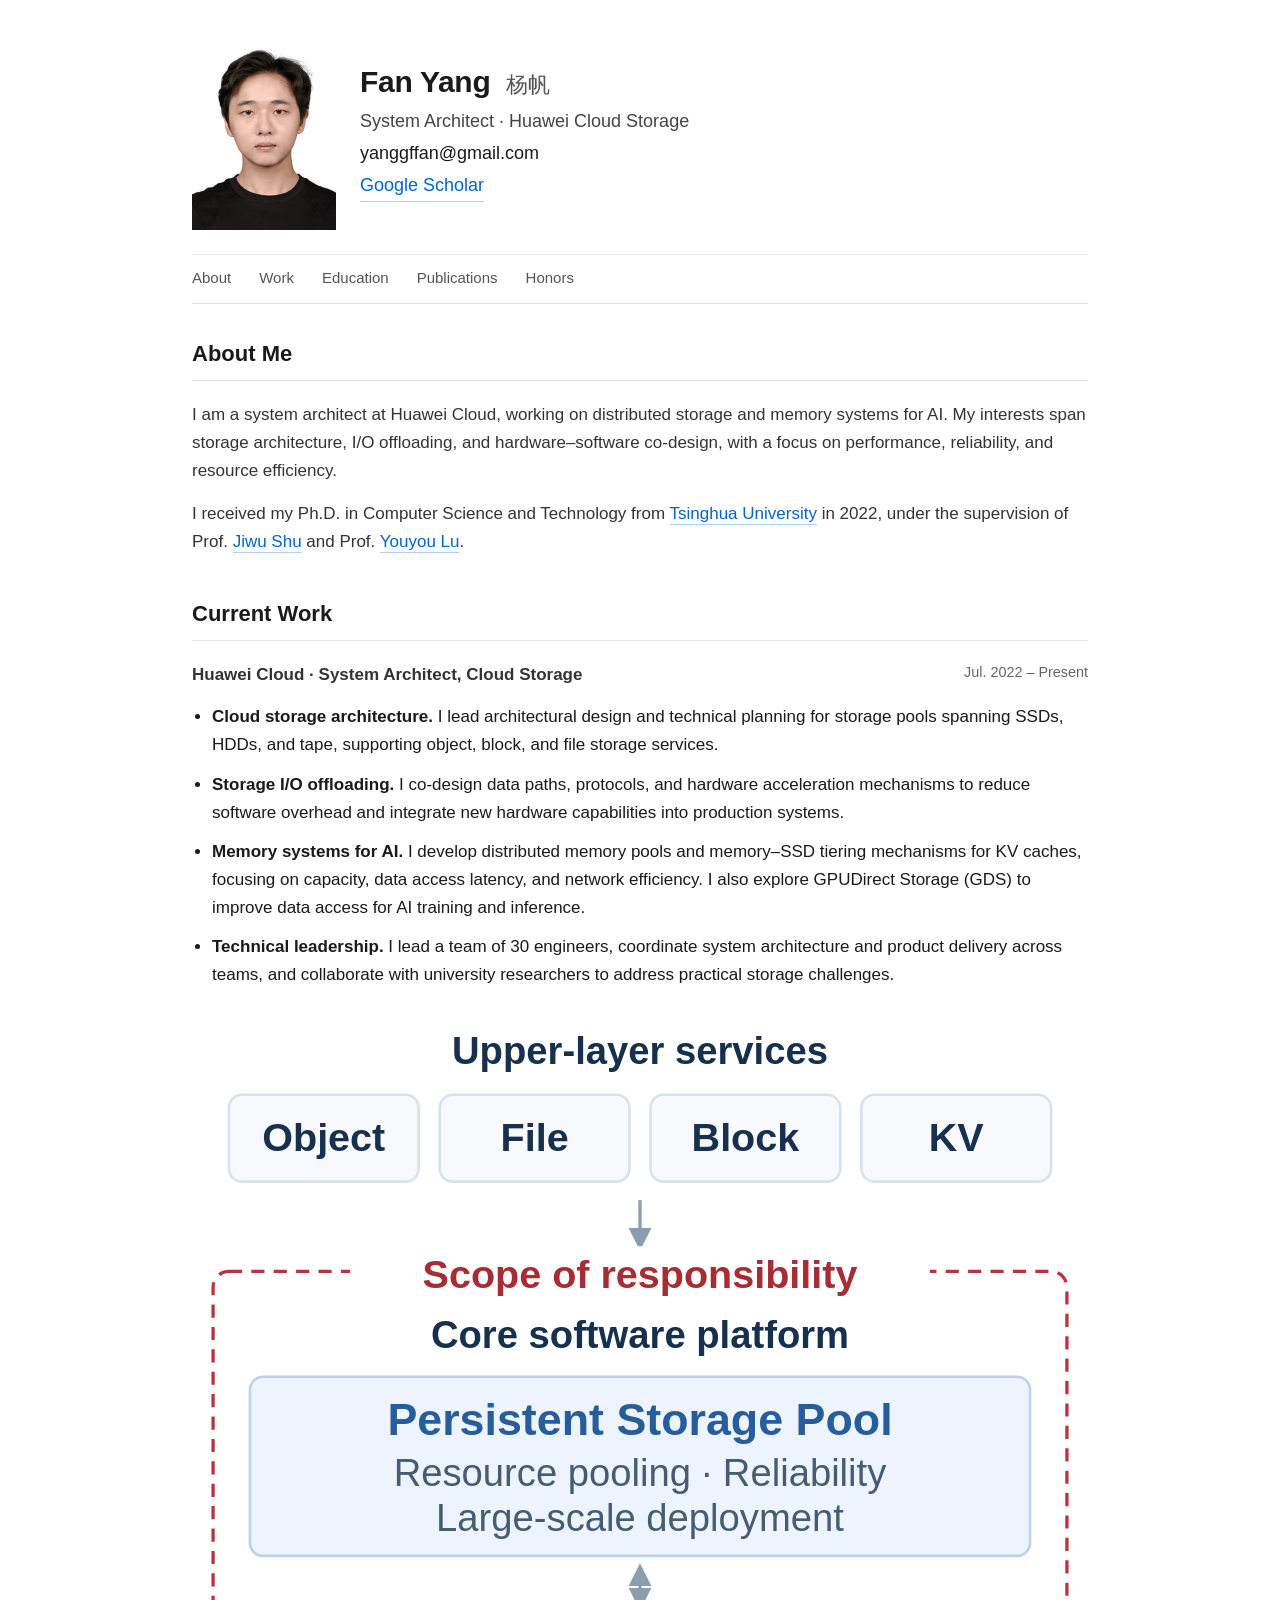
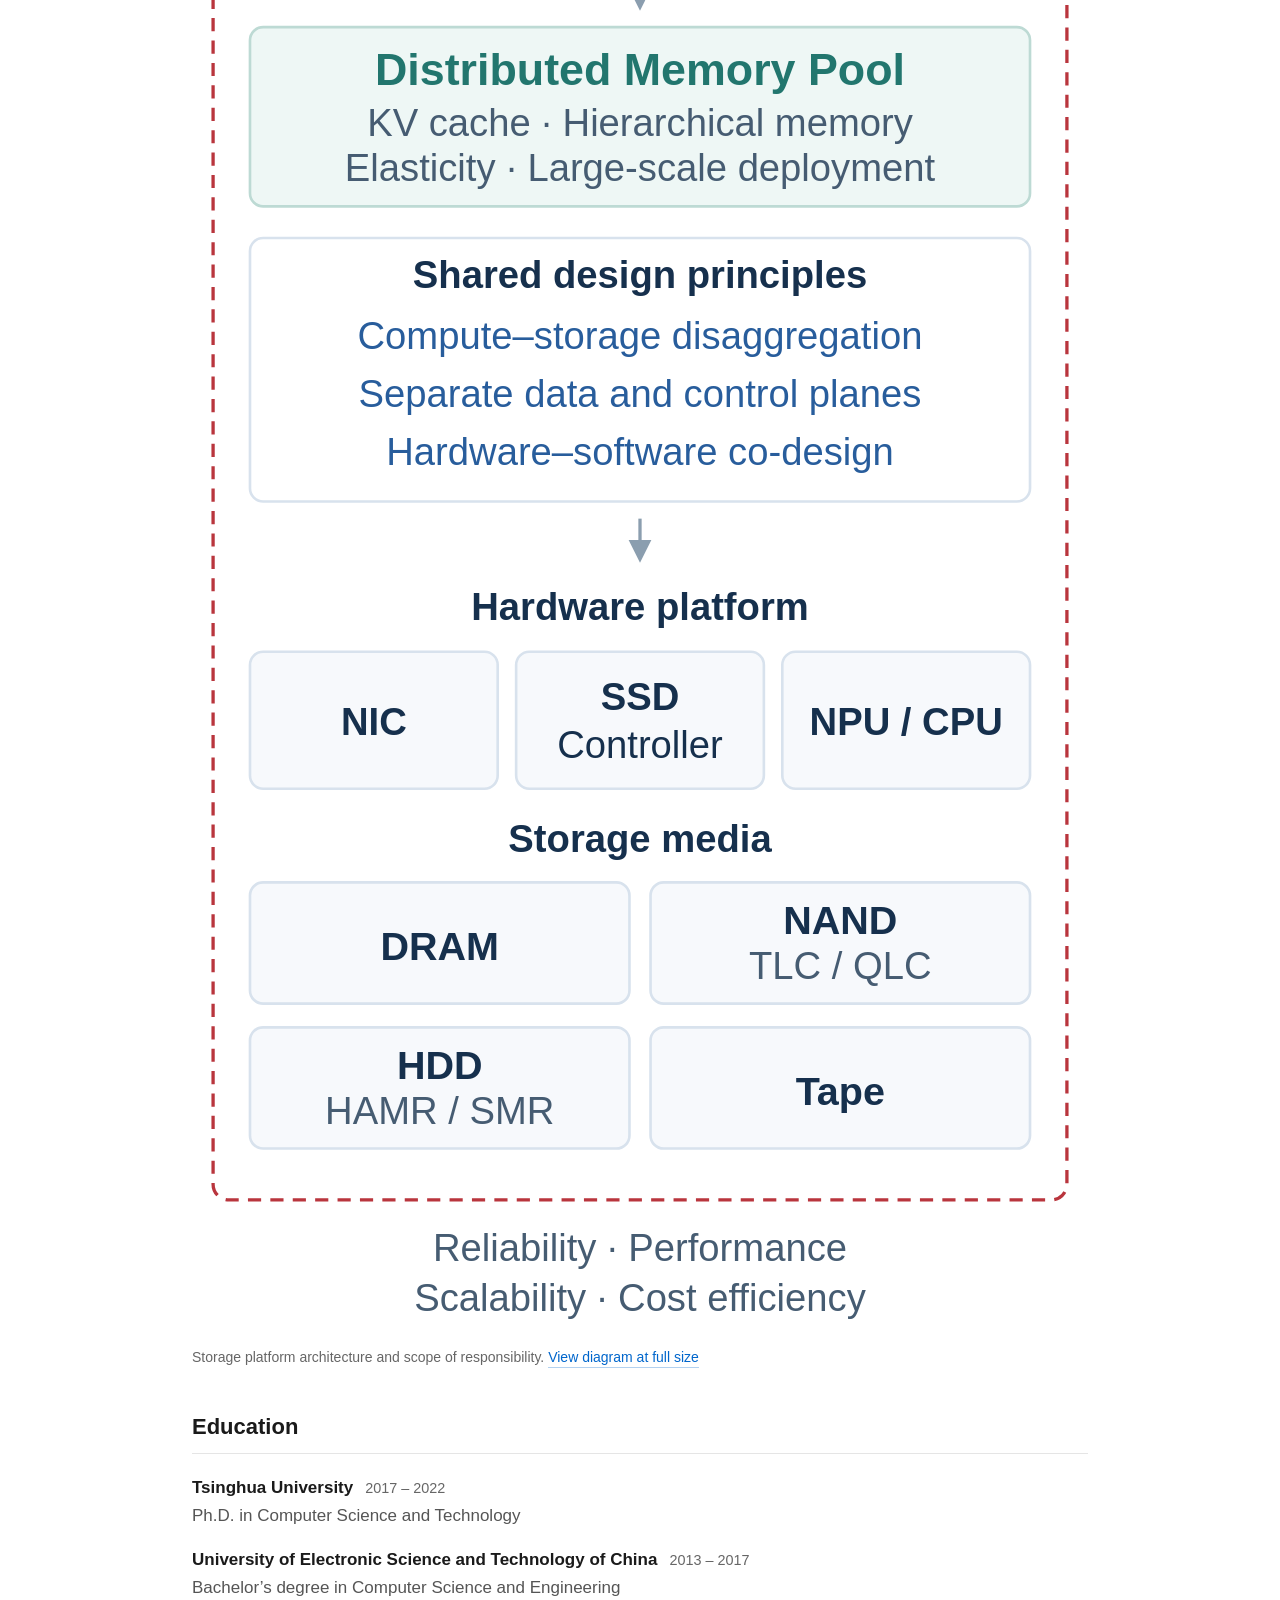
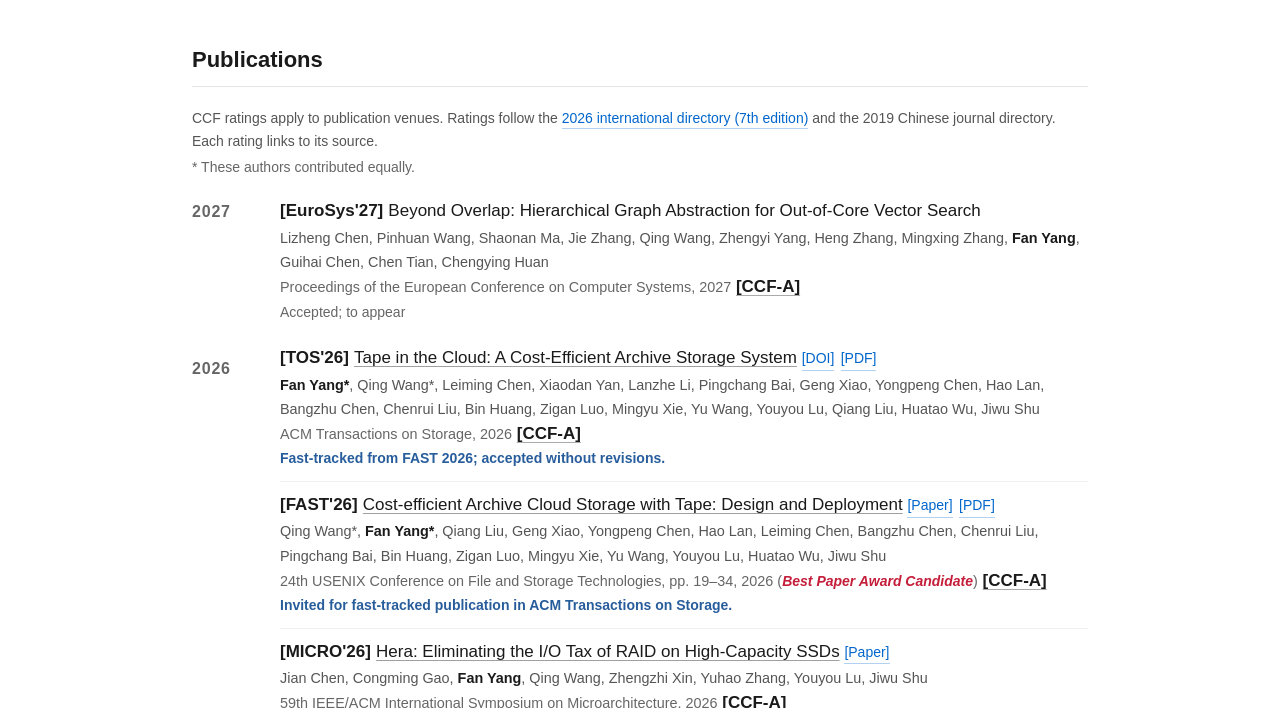
==== commit 7ac2ffdb: "Add official MICRO 2026 link for Hera publication" ====
--- a/index.html
+++ b/index.html
@@ -131,7 +131,7 @@
 <ul>
 <li><span class="paper-heading"><strong class="paper-venue-tag">[TOS&#39;26]</strong><a href="https://doi.org/10.1145/3849624" target="_blank" rel="noopener noreferrer" class="paper-title">Tape in the Cloud: A Cost-Efficient Archive Storage System</a> <span class="paper-resources"><a href="https://doi.org/10.1145/3849624" target="_blank" rel="noopener noreferrer" class="blue-tag paper-resource" aria-label="DOI: Tape in the Cloud: A Cost-Efficient Archive Storage System">[DOI]</a> <a href="https://dl.acm.org/doi/pdf/10.1145/3849624" target="_blank" rel="noopener noreferrer" class="blue-tag paper-resource" aria-label="PDF: Tape in the Cloud: A Cost-Efficient Archive Storage System">[PDF]</a></span></span><span class="authors"><strong class="highlight">Fan Yang*</strong>, Qing Wang*, Leiming Chen, Xiaodan Yan, Lanzhe Li, Pingchang Bai, Geng Xiao, Yongpeng Chen, Hao Lan, Bangzhu Chen, Chenrui Liu, Bin Huang, Zigan Luo, Mingyu Xie, Yu Wang, Youyou Lu, Qiang Liu, Huatao Wu, Jiwu Shu</span><br><span class="venue-full">ACM Transactions on Storage, 2026</span> <a href="https://www.ccf.org.cn/Academic_Evaluation/By_category/" target="_blank" rel="noopener noreferrer" class="ccf-rating" aria-label="CCF-A classification source for TOS&#39;26">[CCF-A]</a><br><span class="paper-note paper-note-highlight">Fast-tracked from FAST 2026; accepted without revisions.</span></li>
 <li><span class="paper-heading"><strong class="paper-venue-tag">[FAST&#39;26]</strong><a href="https://www.usenix.org/conference/fast26/presentation/wang" target="_blank" rel="noopener noreferrer" class="paper-title">Cost-efficient Archive Cloud Storage with Tape: Design and Deployment</a> <span class="paper-resources"><a href="https://www.usenix.org/conference/fast26/presentation/wang" target="_blank" rel="noopener noreferrer" class="blue-tag paper-resource" aria-label="Paper: Cost-efficient Archive Cloud Storage with Tape: Design and Deployment">[Paper]</a> <a href="https://www.usenix.org/system/files/fast26-wang.pdf" target="_blank" rel="noopener noreferrer" class="blue-tag paper-resource" aria-label="PDF: Cost-efficient Archive Cloud Storage with Tape: Design and Deployment">[PDF]</a></span></span><span class="authors">Qing Wang*, <strong class="highlight">Fan Yang*</strong>, Qiang Liu, Geng Xiao, Yongpeng Chen, Hao Lan, Leiming Chen, Bangzhu Chen, Chenrui Liu, Pingchang Bai, Bin Huang, Zigan Luo, Mingyu Xie, Yu Wang, Youyou Lu, Huatao Wu, Jiwu Shu</span><br><span class="venue-full">24th USENIX Conference on File and Storage Technologies, pp. 19–34, 2026 (<strong class="award-inline"><em>Best Paper Award Candidate</em></strong>)</span> <a href="https://www.ccf.org.cn/Academic_Evaluation/By_category/" target="_blank" rel="noopener noreferrer" class="ccf-rating" aria-label="CCF-A classification source for FAST&#39;26">[CCF-A]</a><br><span class="paper-note paper-note-highlight">Invited for fast-tracked publication in ACM Transactions on Storage.</span></li>
-<li><span class="paper-heading"><strong class="paper-venue-tag">[MICRO&#39;26]</strong><span class="paper-title">Hera: Eliminating the I/O Tax of RAID on High-Capacity SSDs</span></span><span class="authors">Jian Chen, Congming Gao, <strong class="highlight">Fan Yang</strong>, Qing Wang, Zhengzhi Xin, Yuhao Zhang, Youyou Lu, Jiwu Shu</span><br><span class="venue-full">59th IEEE/ACM International Symposium on Microarchitecture, 2026</span> <a href="https://www.ccf.org.cn/Academic_Evaluation/By_category/" target="_blank" rel="noopener noreferrer" class="ccf-rating" aria-label="CCF-A classification source for MICRO&#39;26">[CCF-A]</a></li>
+<li><span class="paper-heading"><strong class="paper-venue-tag">[MICRO&#39;26]</strong><a href="https://www.microarch.org/micro59/program/" target="_blank" rel="noopener noreferrer" class="paper-title">Hera: Eliminating the I/O Tax of RAID on High-Capacity SSDs</a> <span class="paper-resources"><a href="https://www.microarch.org/micro59/program/" target="_blank" rel="noopener noreferrer" class="blue-tag paper-resource" aria-label="Paper: Hera: Eliminating the I/O Tax of RAID on High-Capacity SSDs">[Paper]</a></span></span><span class="authors">Jian Chen, Congming Gao, <strong class="highlight">Fan Yang</strong>, Qing Wang, Zhengzhi Xin, Yuhao Zhang, Youyou Lu, Jiwu Shu</span><br><span class="venue-full">59th IEEE/ACM International Symposium on Microarchitecture, 2026</span> <a href="https://www.ccf.org.cn/Academic_Evaluation/By_category/" target="_blank" rel="noopener noreferrer" class="ccf-rating" aria-label="CCF-A classification source for MICRO&#39;26">[CCF-A]</a></li>
 </ul>
 <h3>2022</h3>
 <ul>
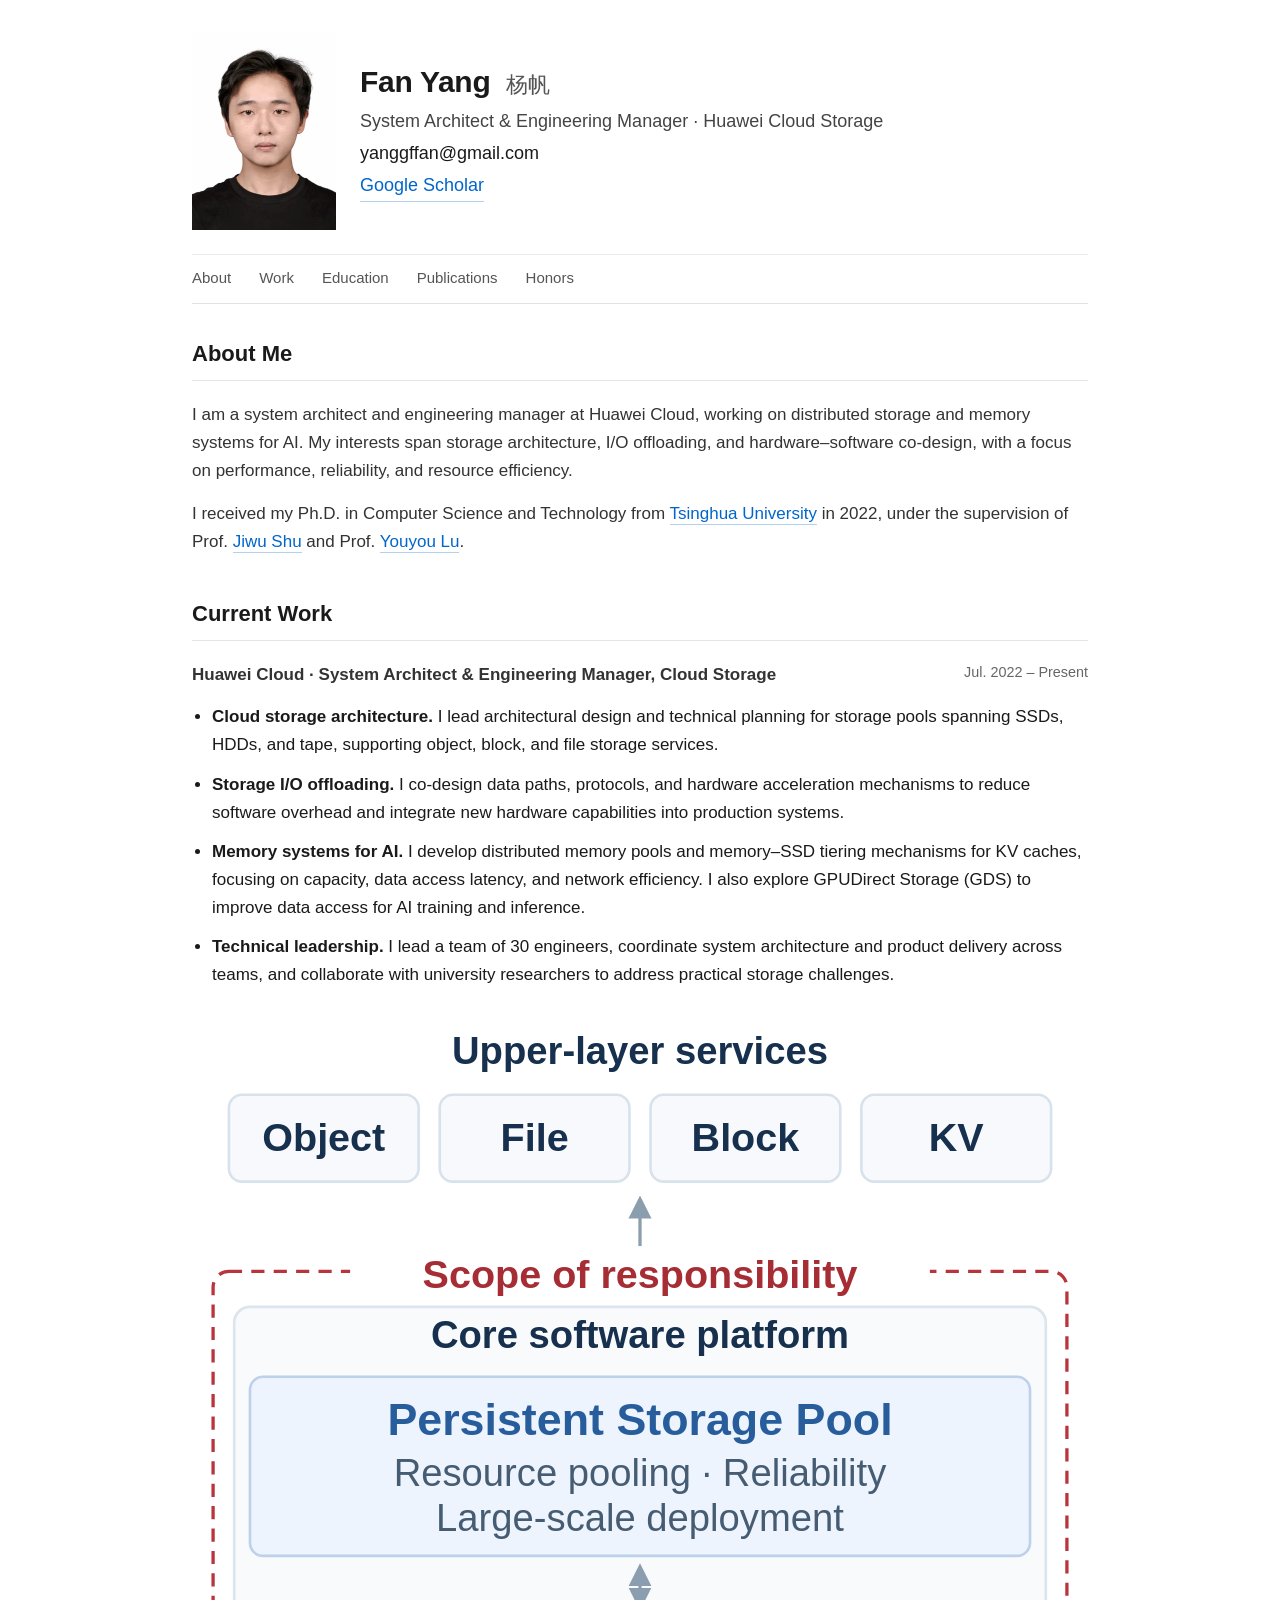
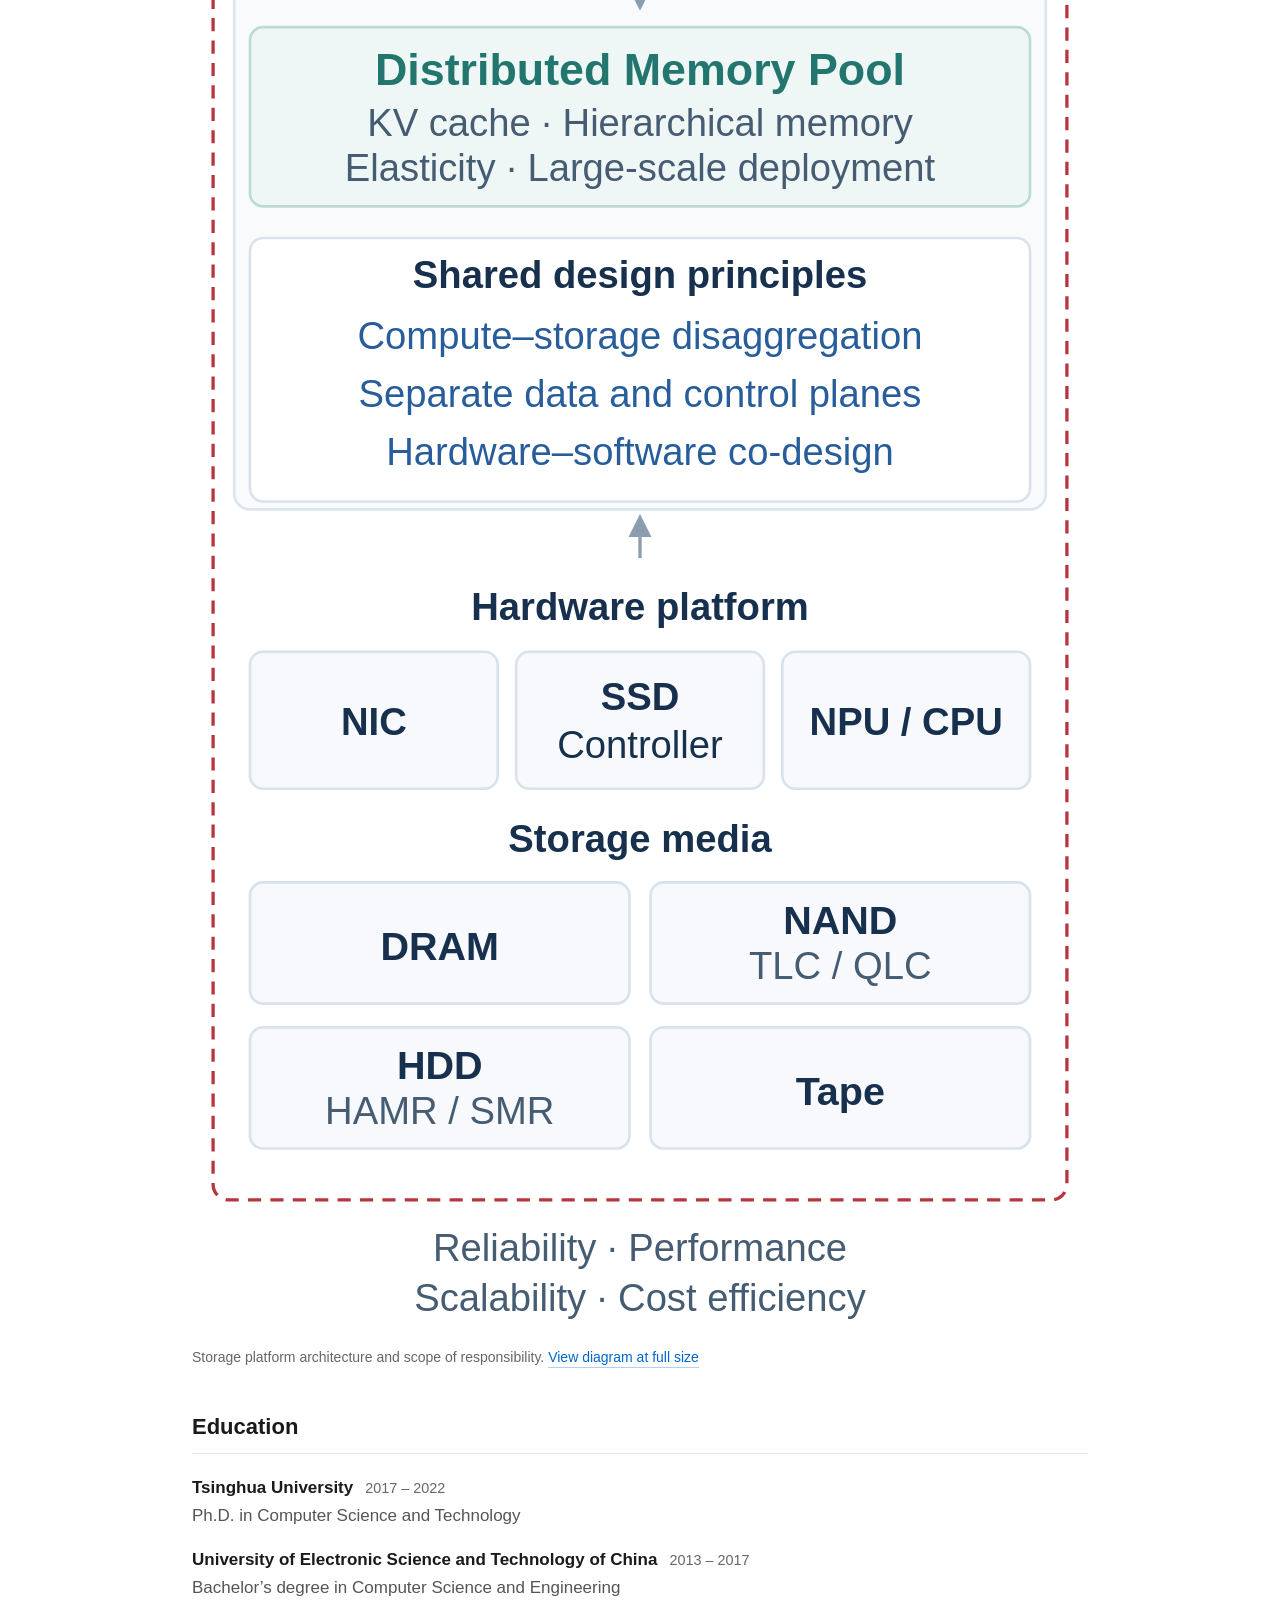
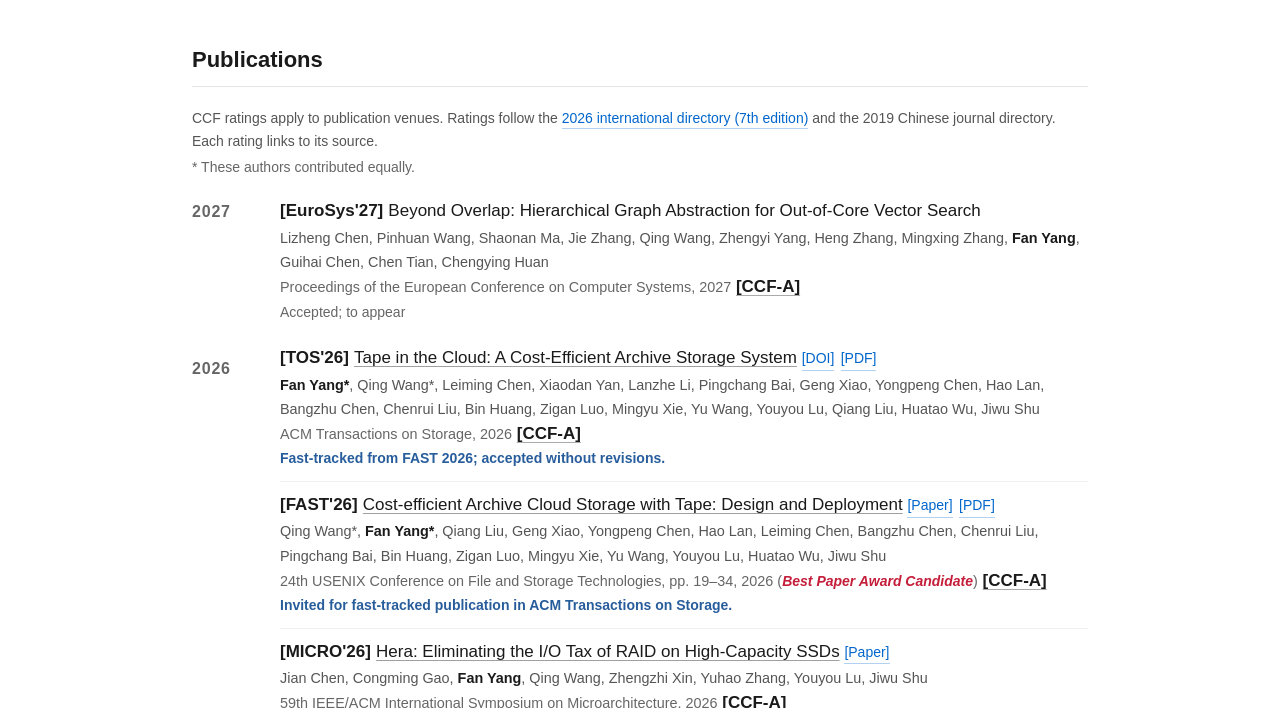
==== commit 527884fa: "Add engineering manager role and correct architecture support arrows" ====
--- a/index.html
+++ b/index.html
@@ -5,15 +5,15 @@
   <meta name="viewport" content="width=device-width, initial-scale=1.0, viewport-fit=cover" />
   <meta name="theme-color" content="#ffffff" />
   <title>Fan Yang (杨帆) | yfrank1 | AI &amp; Cloud Storage</title>
-  <meta name="description" content="Fan Yang is a system architect at Huawei Cloud with a Ph.D. from Tsinghua University. His work focuses on distributed storage, storage I/O offloading, and memory systems for AI." />
+  <meta name="description" content="Fan Yang is a system architect and engineering manager at Huawei Cloud with a Ph.D. from Tsinghua University. His work focuses on distributed storage, storage I/O offloading, and memory systems for AI." />
   <meta name="keywords" content="Fan Yang, 杨帆, Huawei Cloud, Tsinghua University, distributed storage, storage architecture, I/O offload, persistent memory, KV cache" />
   <meta name="author" content="Fan Yang" />
   <link rel="canonical" href="https://yfrank1.github.io/" />
   <meta property="og:type" content="website" />
   <meta property="og:url" content="https://yfrank1.github.io/" />
   <meta property="og:title" content="Fan Yang (杨帆) | yfrank1 | AI &amp; Cloud Storage" />
-  <meta property="og:description" content="Fan Yang is a system architect at Huawei Cloud specializing in distributed storage, hardware–software co-design, and memory systems for AI." />
-  <meta property="og:image" content="https://yfrank1.github.io/assets/social-card.png" />
+  <meta property="og:description" content="Fan Yang is a system architect and engineering manager at Huawei Cloud specializing in distributed storage, hardware–software co-design, and memory systems for AI." />
+  <meta property="og:image" content="https://yfrank1.github.io/assets/social-card.png?v=20261113" />
   <meta property="og:image:type" content="image/png" />
   <meta property="og:image:width" content="1200" />
   <meta property="og:image:height" content="630" />
@@ -21,8 +21,8 @@
   <meta property="og:locale" content="en_US" />
   <meta name="twitter:card" content="summary_large_image" />
   <meta name="twitter:title" content="Fan Yang (杨帆) | yfrank1 | AI &amp; Cloud Storage" />
-  <meta name="twitter:description" content="Fan Yang is a system architect at Huawei Cloud specializing in distributed storage, hardware–software co-design, and memory systems for AI." />
-  <meta name="twitter:image" content="https://yfrank1.github.io/assets/social-card.png" />
+  <meta name="twitter:description" content="Fan Yang is a system architect and engineering manager at Huawei Cloud specializing in distributed storage, hardware–software co-design, and memory systems for AI." />
+  <meta name="twitter:image" content="https://yfrank1.github.io/assets/social-card.png?v=20261113" />
   <meta name="twitter:image:alt" content="Fan Yang — AI &amp; Cloud Storage" />
   <link rel="icon" href="assets/favicon.svg" type="image/svg+xml" />
   <link rel="icon" href="assets/favicon-48.png" type="image/png" sizes="48x48" />
@@ -33,7 +33,7 @@
     "@type": "Person",
     "name": "Fan Yang",
     "alternateName": "杨帆",
-    "jobTitle": "System Architect, Cloud Storage",
+    "jobTitle": "System Architect and Engineering Manager, Cloud Storage",
     "worksFor": {
       "@type": "Organization",
       "name": "Huawei Cloud"
@@ -59,7 +59,7 @@
         alt="Fan Yang" class="profile-portrait" width="288" height="395" fetchpriority="high" />
       <div class="info">
         <h1>Fan Yang <span class="name-zh" lang="zh-CN">杨帆</span></h1>
-        <p>System Architect · Huawei Cloud Storage</p>
+        <p>System Architect &amp; Engineering Manager · Huawei Cloud Storage</p>
         <p><a href="mailto:yanggffan@gmail.com" class="email-link">yanggffan@gmail.com</a></p>
         <p class="profile-links">
           <a href="https://scholar.google.com/citations?user=eyyrEU0AAAAJ&amp;hl=en" target="_blank" rel="noopener noreferrer" class="blue-tag">Google Scholar</a>
@@ -76,7 +76,7 @@
     <main id="main">
       <section id="about">
         <h2>About Me</h2>
-        <p>I am a system architect at Huawei Cloud, working on distributed storage and memory systems for AI.
+        <p>I am a system architect and engineering manager at Huawei Cloud, working on distributed storage and memory systems for AI.
           My interests span storage architecture, I/O offloading, and hardware–software co-design,
           with a focus on performance, reliability, and resource efficiency.</p>
         <p>I received my Ph.D. in Computer Science and Technology from <a href="https://www.tsinghua.edu.cn/en/" class="blue-tag">Tsinghua University</a>
@@ -85,7 +85,7 @@
       </section>
       <section id="work">
         <h2>Current Work</h2>
-        <p class="experience-heading"><strong>Huawei Cloud · System Architect, Cloud Storage</strong><span class="period">Jul. 2022 – Present</span></p>
+        <p class="experience-heading"><strong>Huawei Cloud · System Architect &amp; Engineering Manager, Cloud Storage</strong><span class="period">Jul. 2022 – Present</span></p>
         <ul class="work-list">
           <li><strong>Cloud storage architecture.</strong> I lead architectural design and technical planning for storage pools spanning SSDs, HDDs, and tape,
             supporting object, block, and file storage services.</li>
@@ -98,14 +98,14 @@
             and collaborate with university researchers to address practical storage challenges.</li>
         </ul>
         <figure class="work-architecture">
-          <a class="work-architecture-image" href="assets/huawei-work-architecture.png?v=en-20261007" target="_blank" rel="noopener" aria-label="View the storage architecture diagram at full size">
+          <a class="work-architecture-image" href="assets/huawei-work-architecture.png?v=20261113" target="_blank" rel="noopener" aria-label="View the storage architecture diagram at full size">
             <picture>
-              <source media="(max-width: 567px)" srcset="assets/huawei-work-architecture-mobile.svg" width="680" height="1460" />
-              <img src="assets/huawei-work-architecture.svg?v=en-20261007" width="1800" height="880" loading="lazy" decoding="async"
-                alt="Architecture for object, file, block, and KV services, built on a core software platform with persistent storage and distributed memory pools. The dashed boundary highlights my responsibilities for platform software and co-design across software, hardware, and storage media." />
+              <source media="(max-width: 567px)" srcset="assets/huawei-work-architecture-mobile.svg?v=20261113" width="680" height="1460" />
+              <img src="assets/huawei-work-architecture.svg?v=20261113" width="1800" height="880" loading="lazy" decoding="async"
+                alt="Bottom-up architecture: hardware and storage media support the core software platform, which supports object, file, block, and KV services. Upward arrows show this support. The dashed boundary highlights my responsibilities for platform software and co-design across software, hardware, and storage media." />
             </picture>
           </a>
-          <figcaption>Storage platform architecture and scope of responsibility. <a href="assets/huawei-work-architecture.png?v=en-20261007" class="blue-tag" target="_blank" rel="noopener">View diagram at full size</a></figcaption>
+          <figcaption>Storage platform architecture and scope of responsibility. <a href="assets/huawei-work-architecture.png?v=20261113" class="blue-tag" target="_blank" rel="noopener">View diagram at full size</a></figcaption>
         </figure>
       </section>
       <section id="education">
